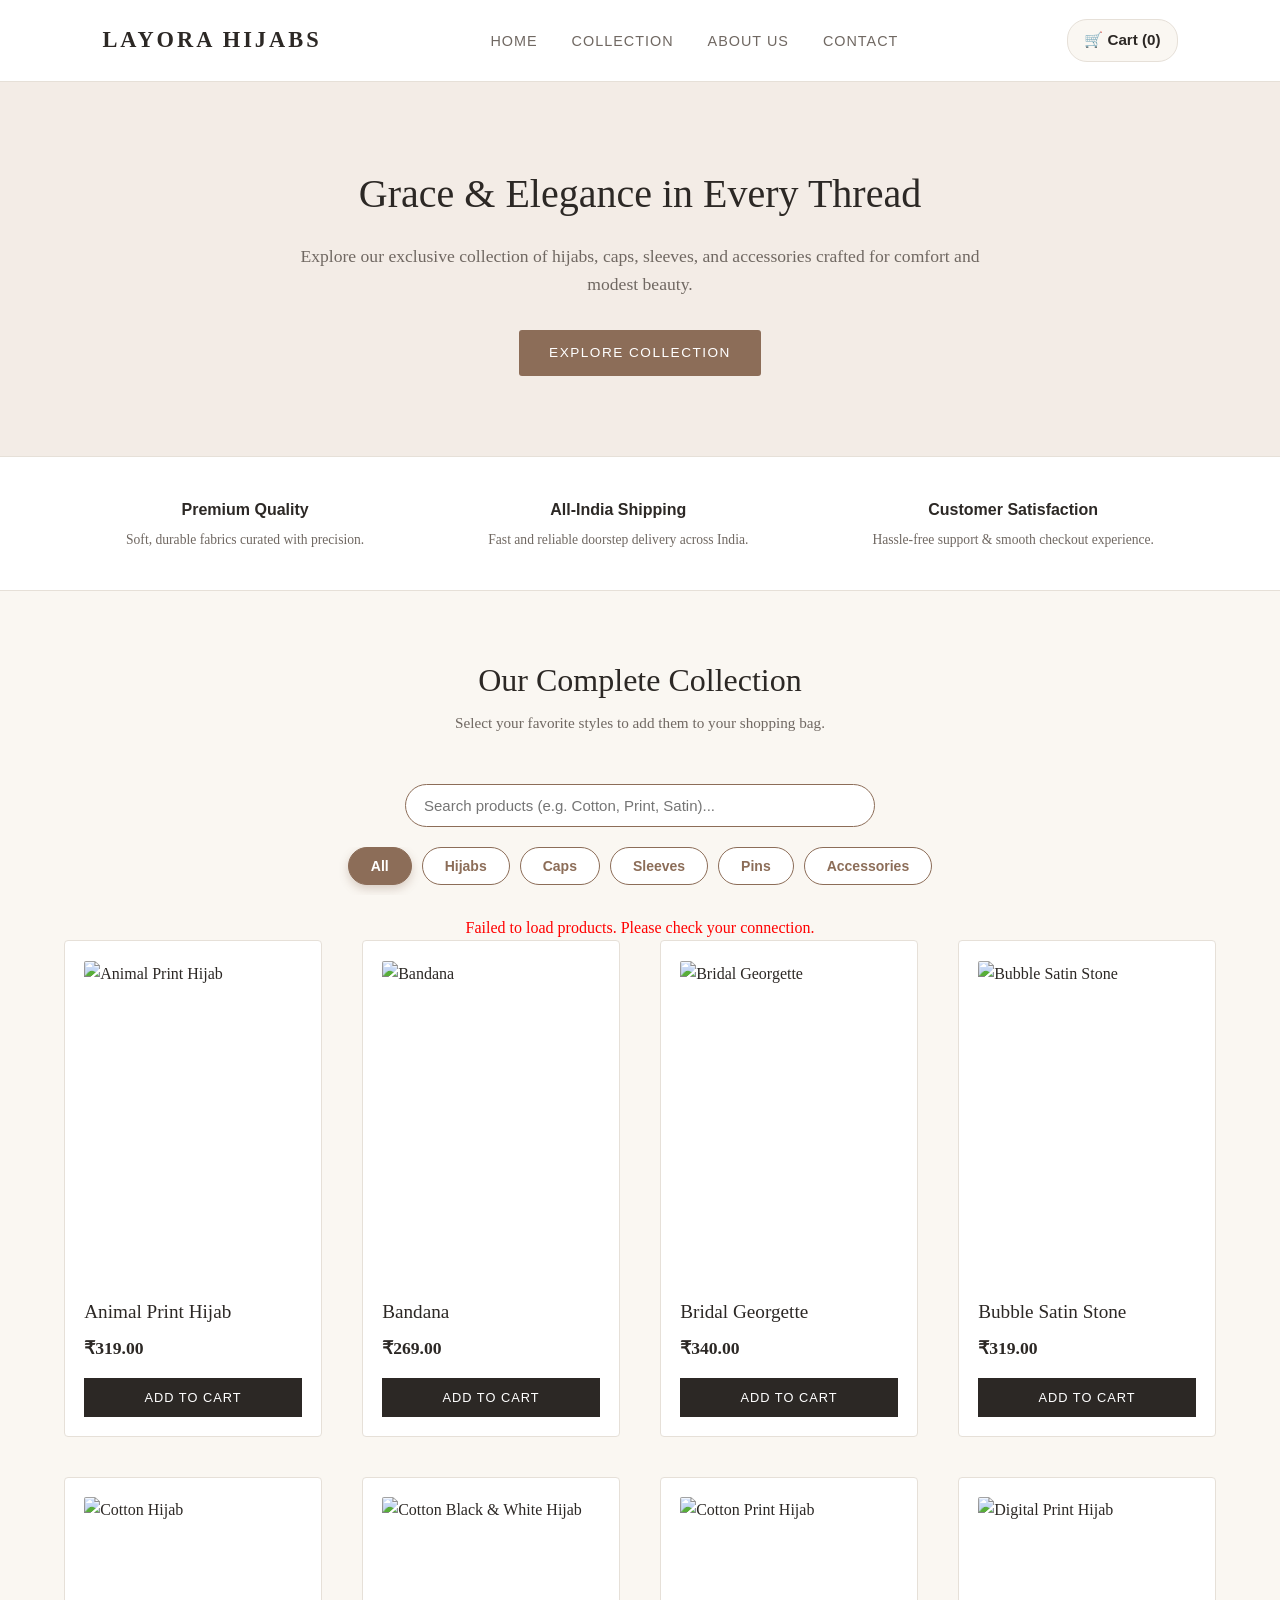
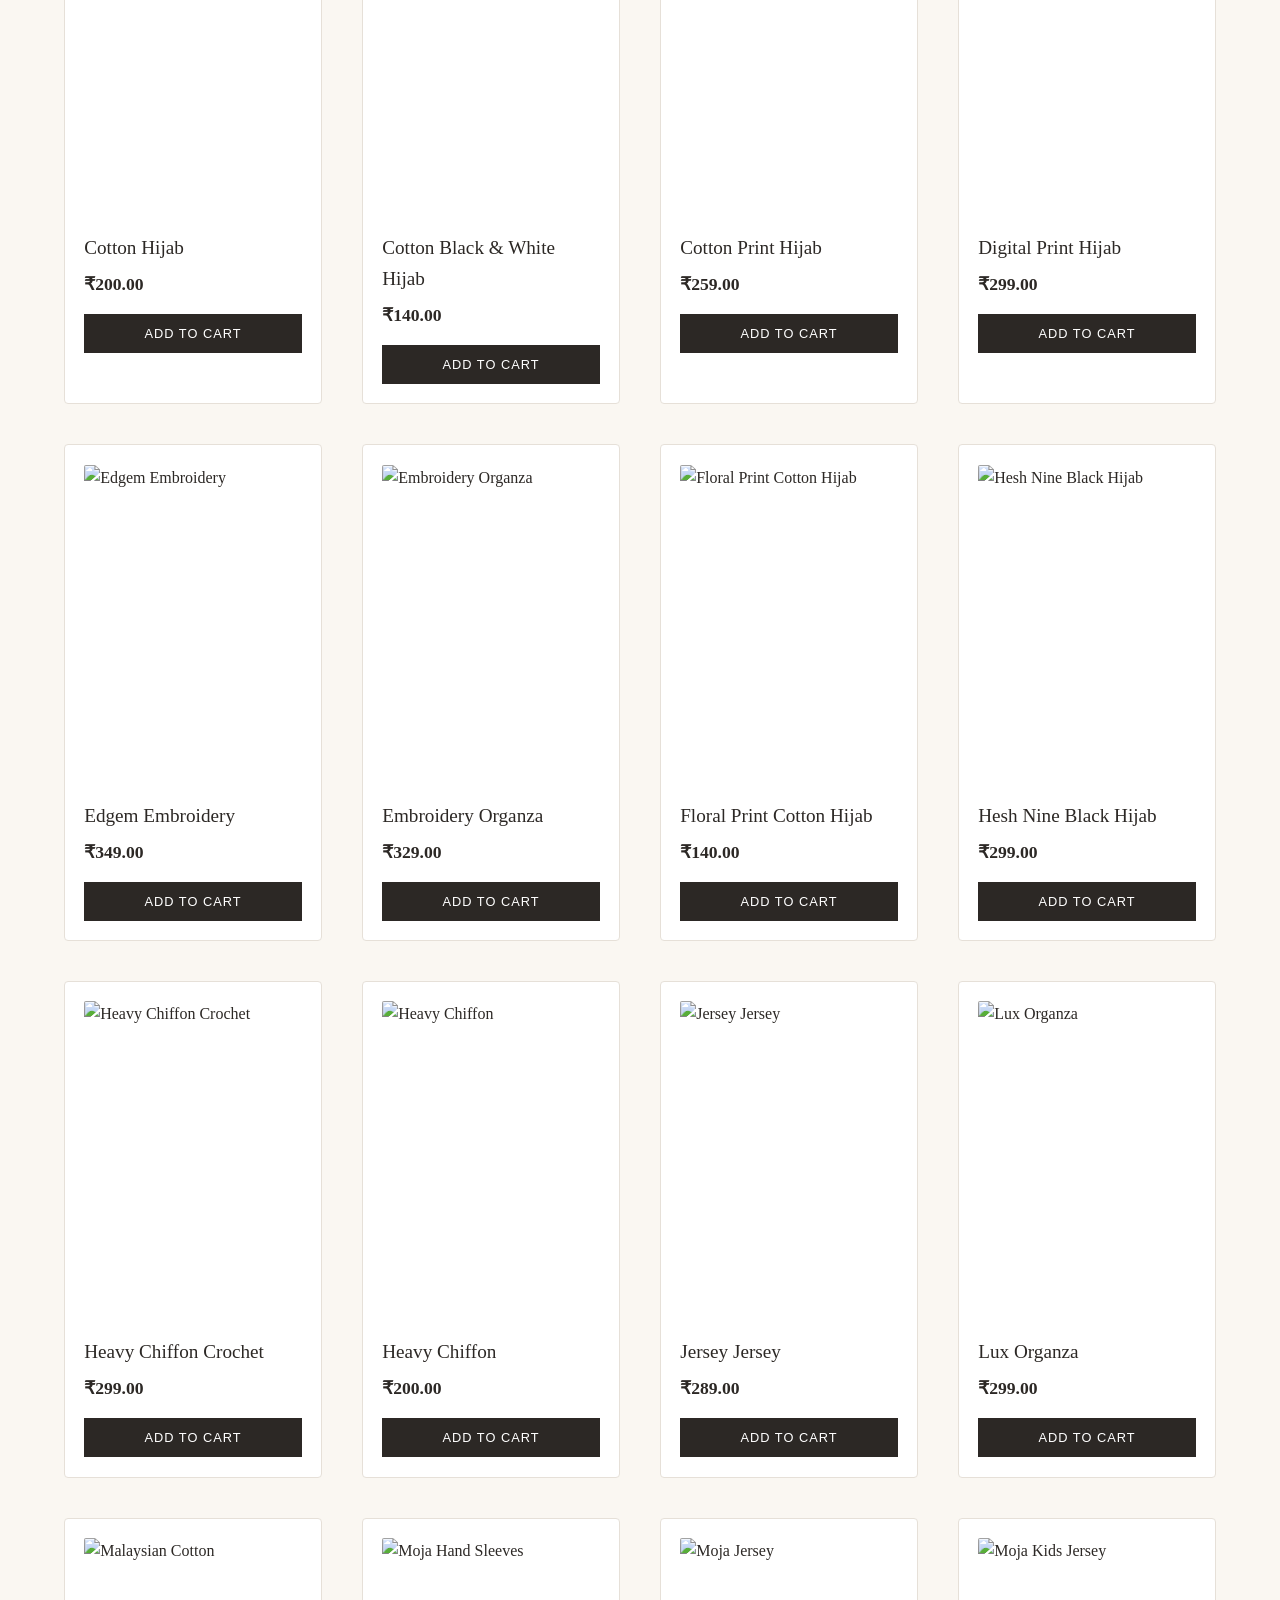
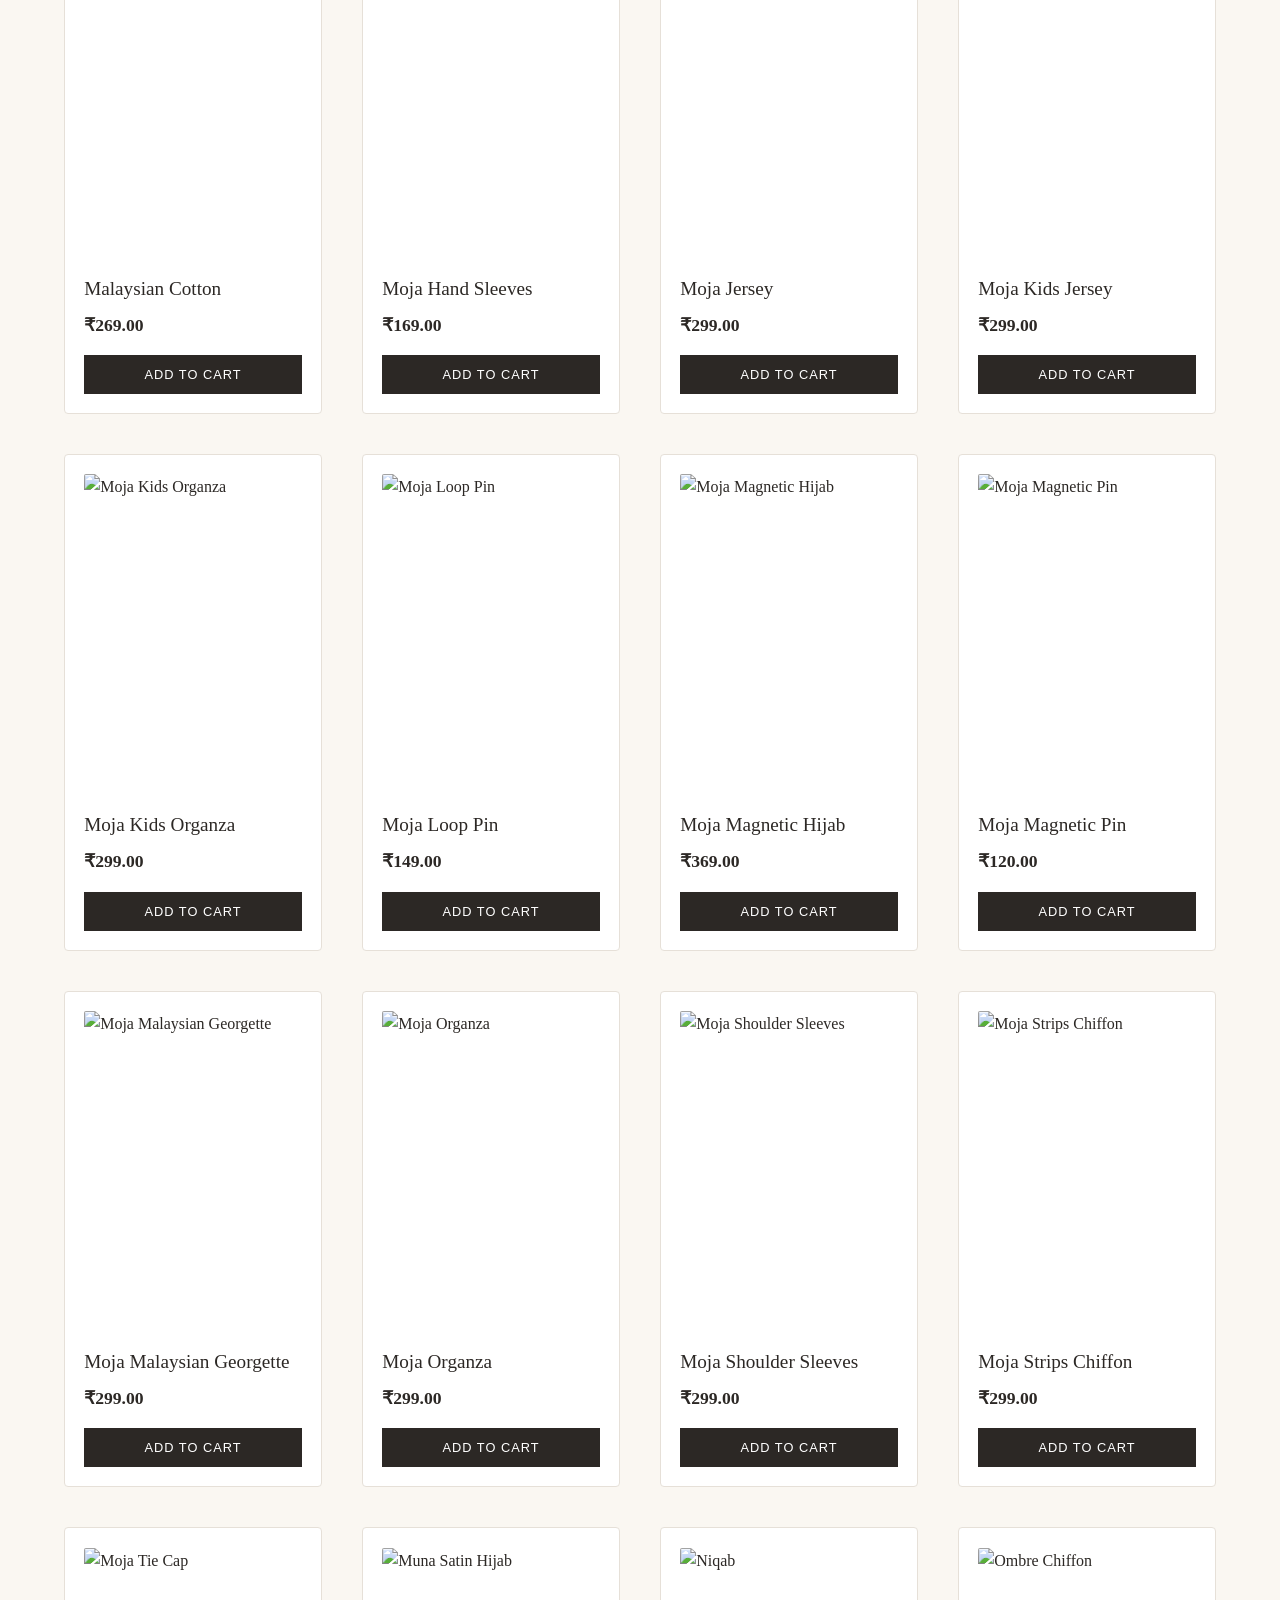
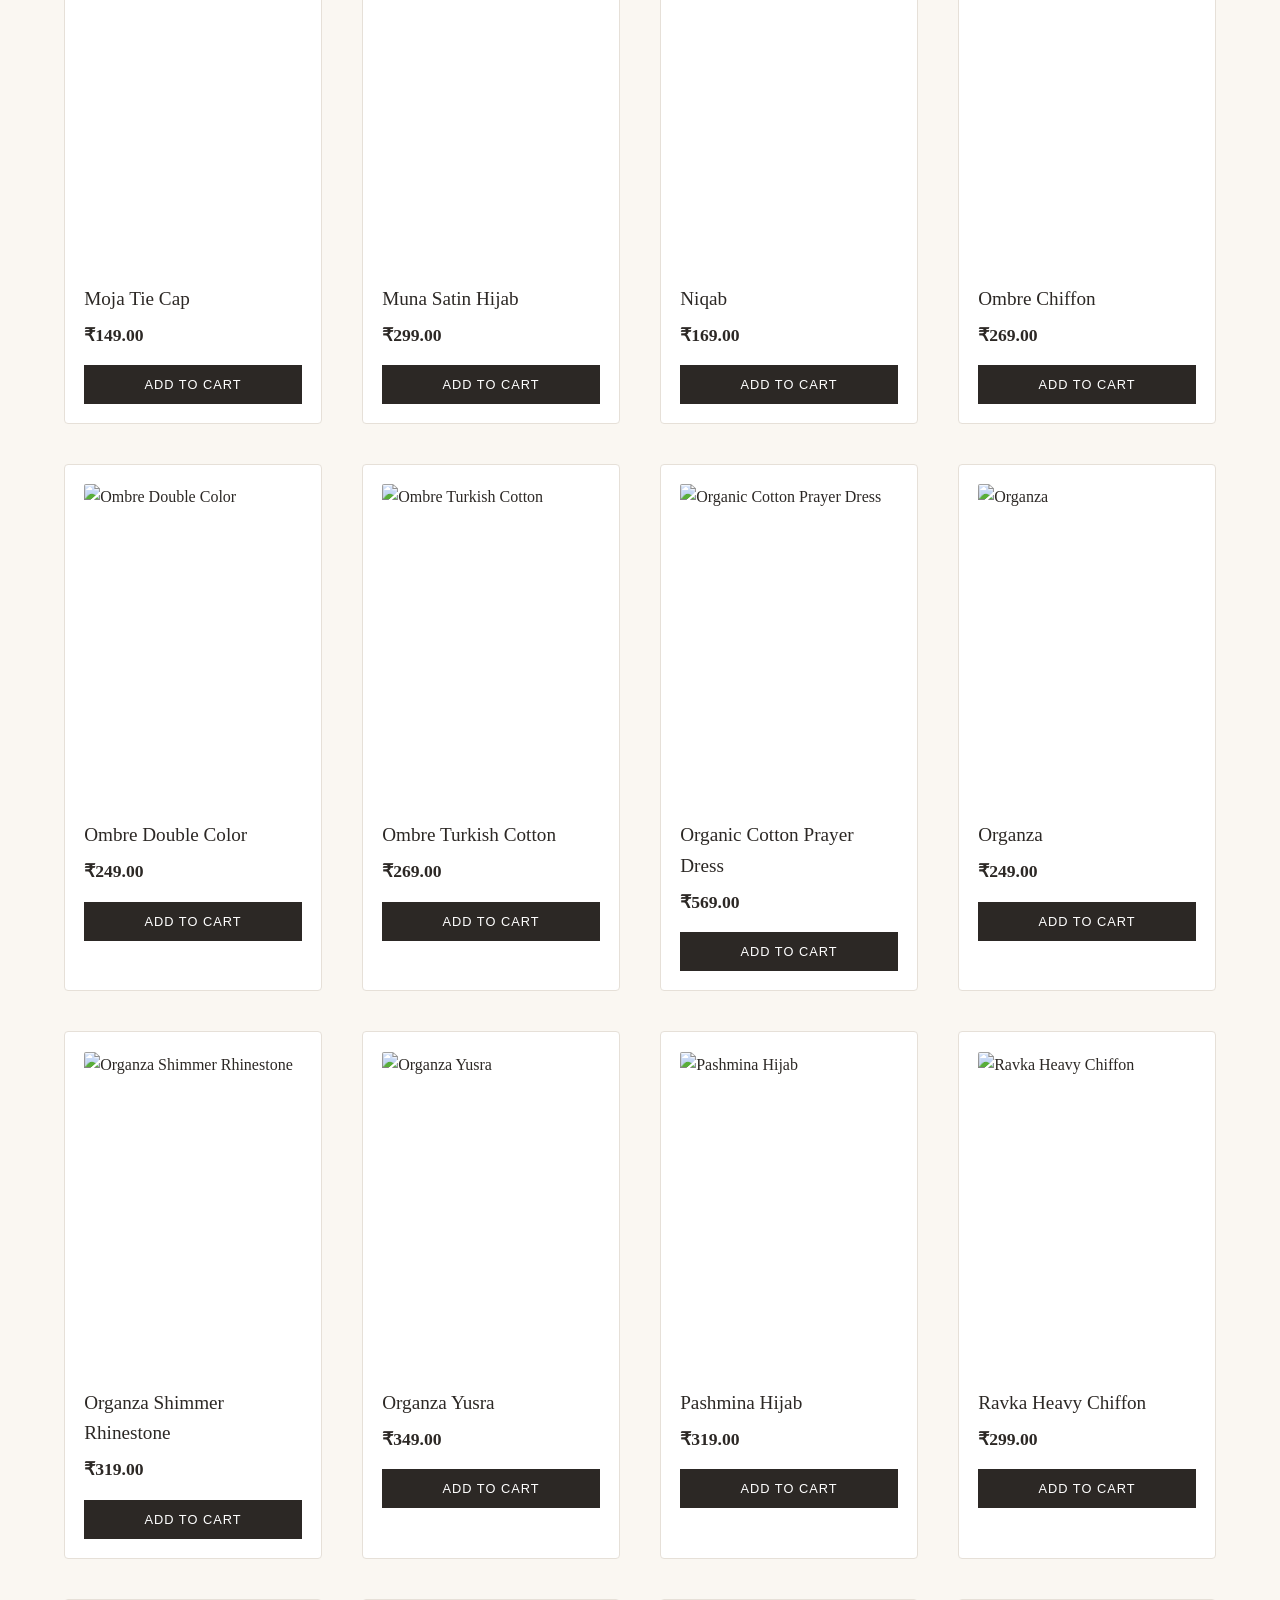
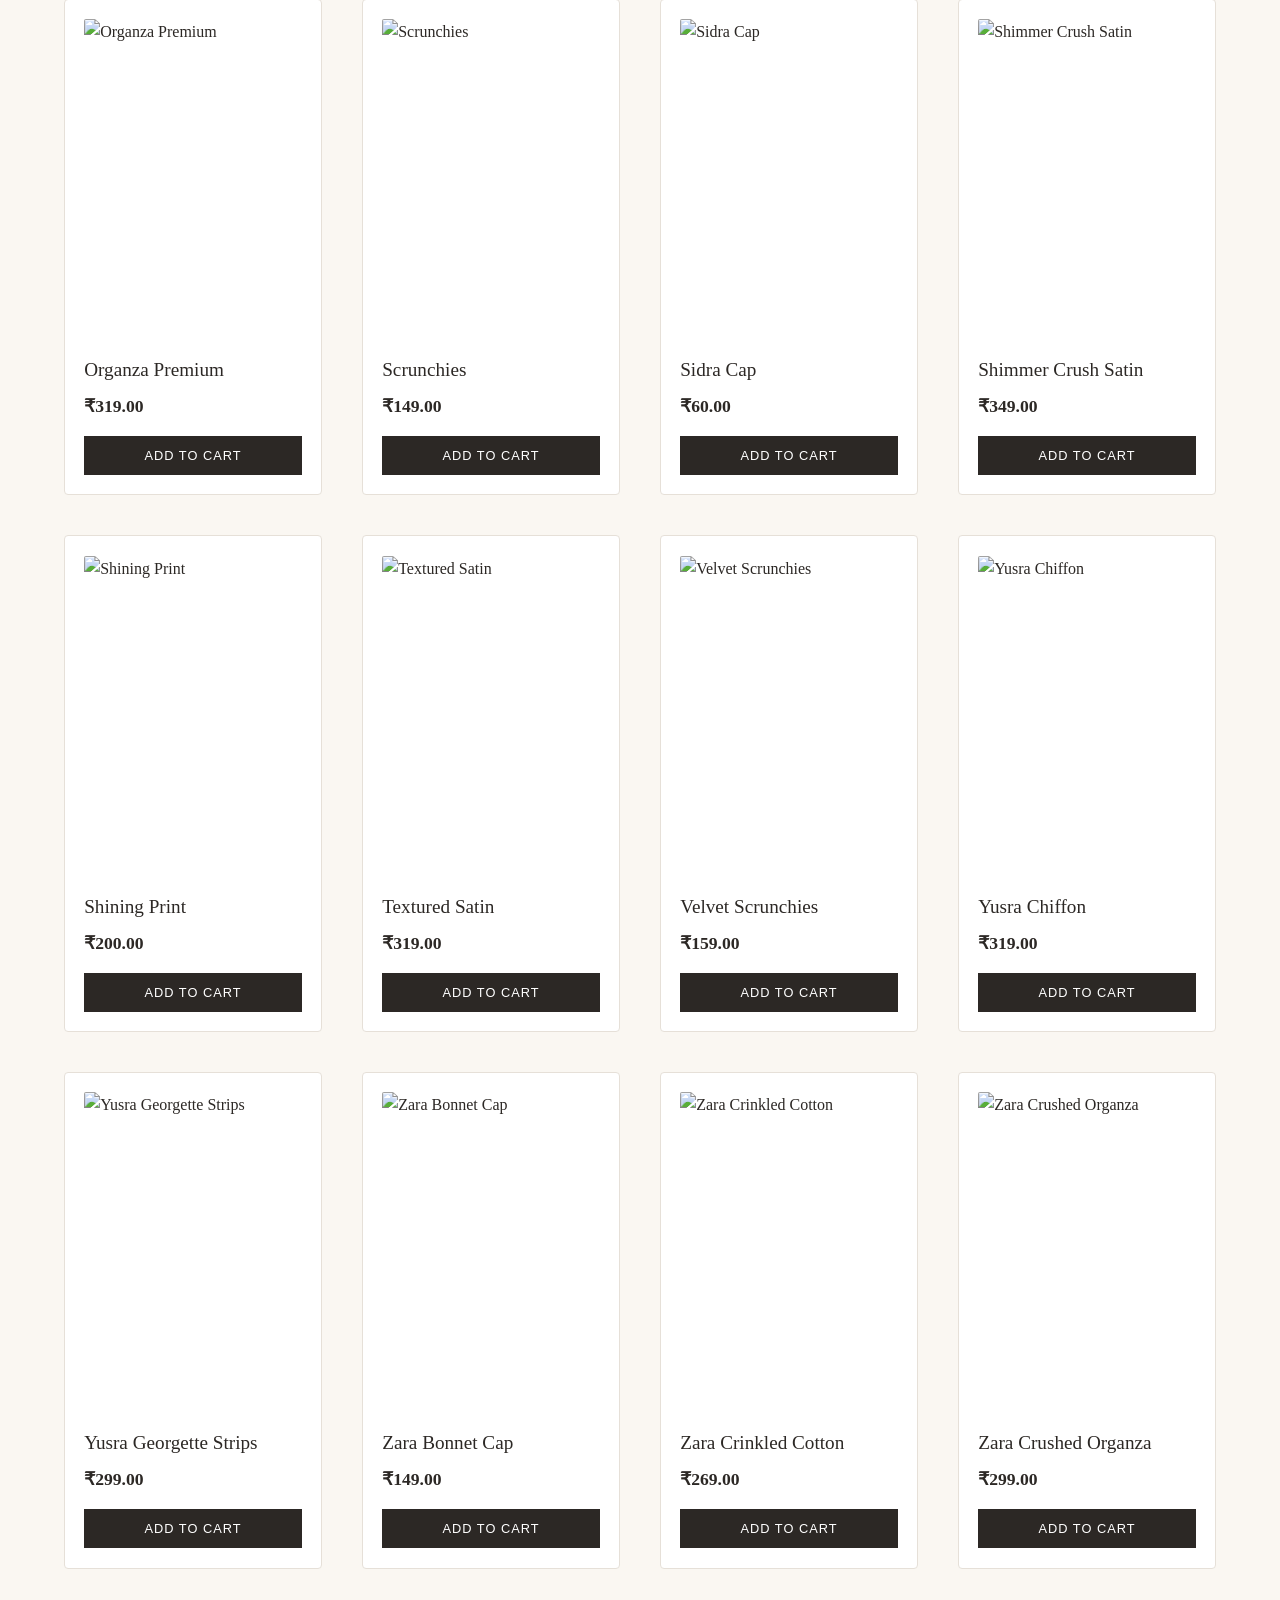
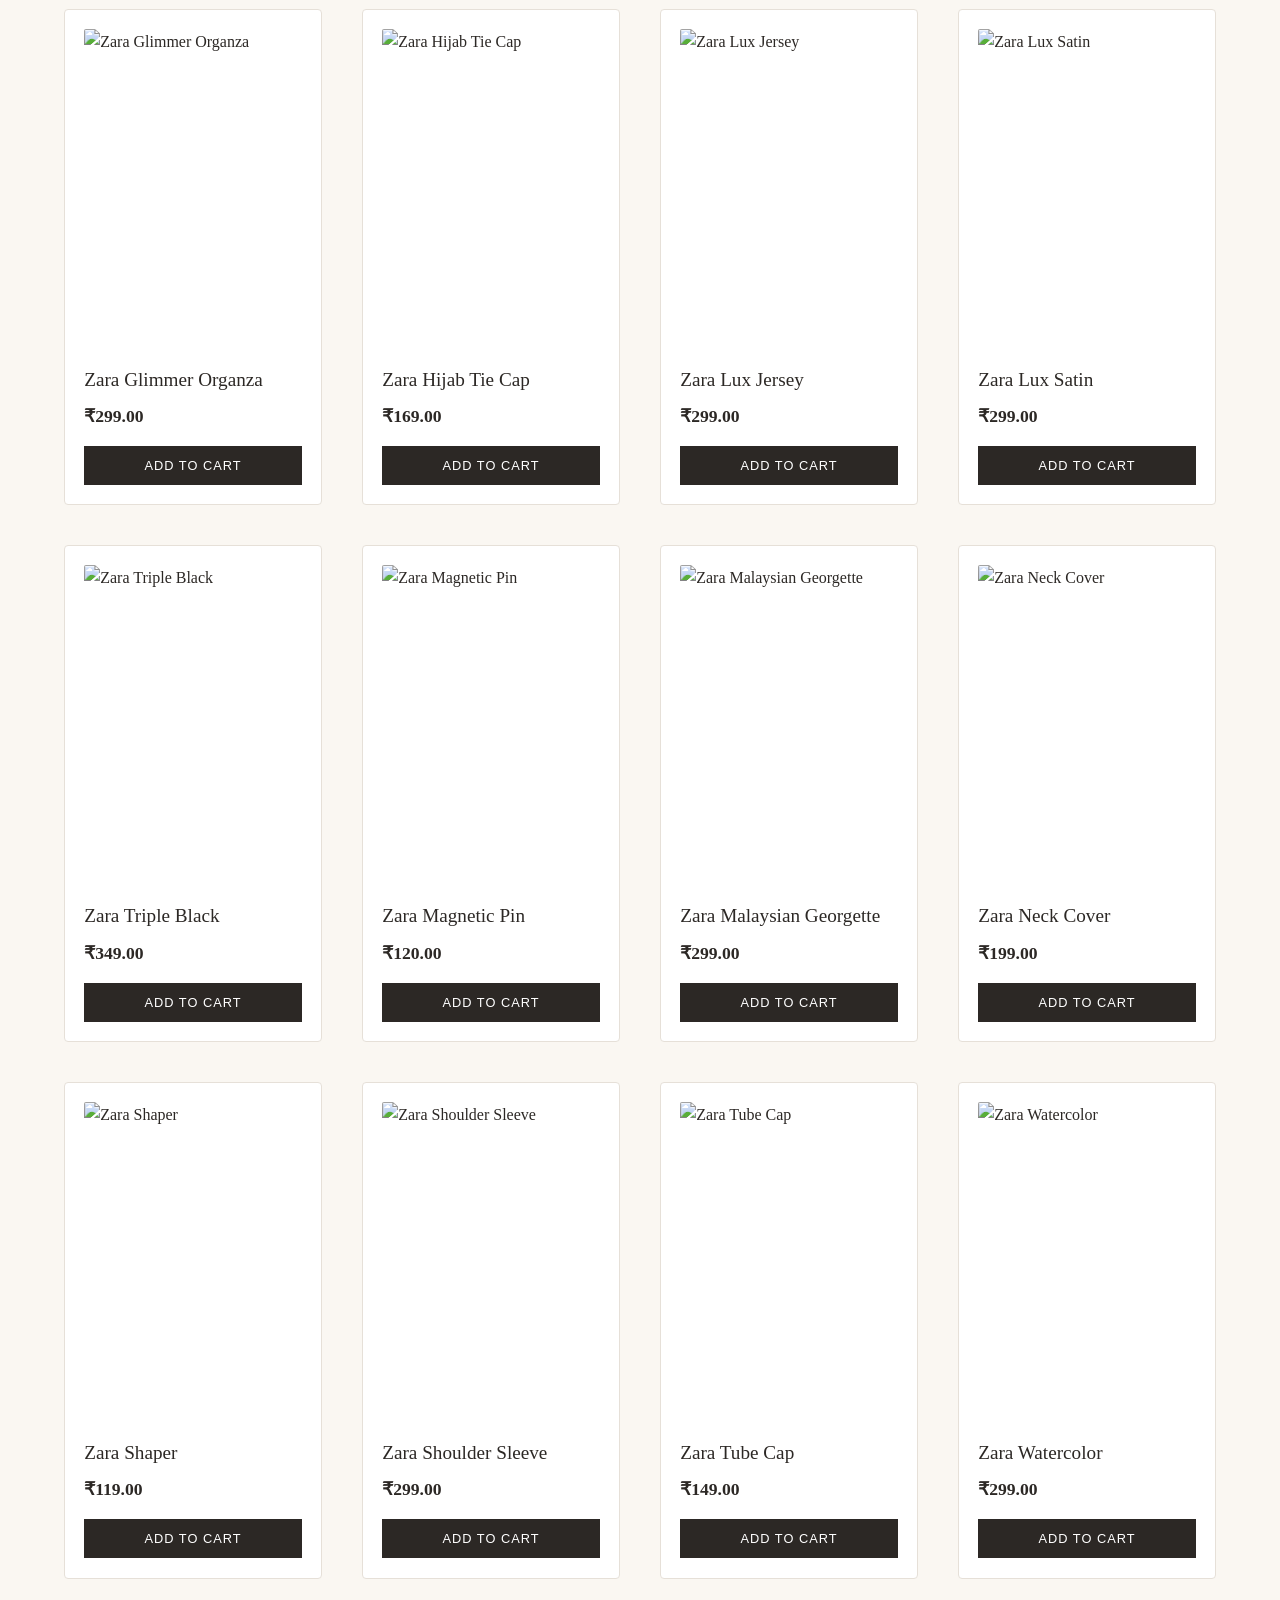
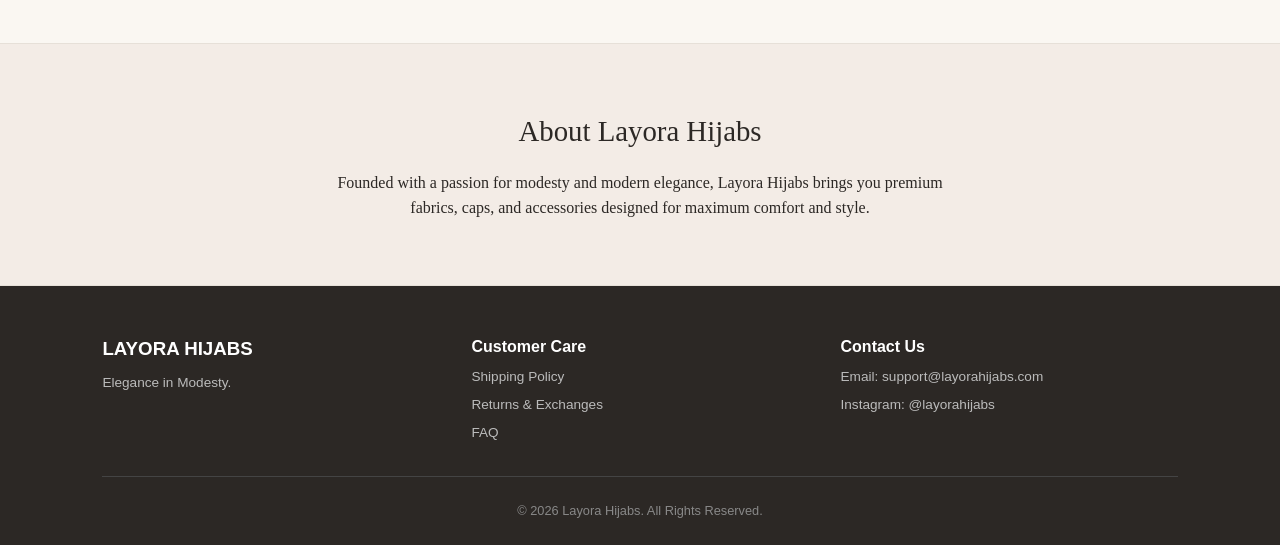
==== index.html @ 288335d4 "Update index.html" ====
<!DOCTYPE html>
<html lang="en">
<head>
  <meta charset="UTF-8">
  <meta name="viewport" content="width=device-width, initial-scale=1.0">
  <title>Layora Hijabs | Modest & Elegant Wear</title>
  <link rel="stylesheet" href="styles.css">
</head>
<body>

  <!-- Navigation Bar -->
  <header class="navbar">
    <div class="logo">LAYORA HIJABS</div>
    <nav class="nav-links">
      <a href="#home">Home</a>
      <a href="#shop">Collection</a>
      <a href="#about">About Us</a>
      <a href="#contact">Contact</a>
    </nav>
    <div class="cart-btn" onclick="toggleCart()">
      🛒 Cart (<span id="cart-count">0</span>)
    </div>
  </header>

  <!-- Hero Section -->
  <section class="hero" id="home">
    <div class="hero-content">
      <h1>Grace & Elegance in Every Thread</h1>
      <p>Explore our exclusive collection of hijabs, caps, sleeves, and accessories crafted for comfort and modest beauty.</p>
      <a href="#shop" class="cta-btn">Explore Collection</a>
    </div>
  </section>

  <!-- Store Highlights -->
  <section class="features">
    <div class="feature-box">
      <h3>Premium Quality</h3>
      <p>Soft, durable fabrics curated with precision.</p>
    </div>
    <div class="feature-box">
      <h3>All-India Shipping</h3>
      <p>Fast and reliable doorstep delivery across India.</p>
    </div>
    <div class="feature-box">
      <h3>Customer Satisfaction</h3>
      <p>Hassle-free support & smooth checkout experience.</p>
    </div>
  </section>

  <!-- Main Catalog -->
  <main class="shop-container" id="shop">
    <h2 class="section-title">Our Complete Collection</h2>
    <p class="section-subtitle">Select your favorite styles to add them to your shopping bag.</p>

    <!-- Live Product Search Bar -->
<div style="max-width: 500px; margin: 0 auto 20px; padding: 0 15px;">
  <input 
    type="text" 
    id="search-input" 
    placeholder="Search products (e.g. Cotton, Print, Satin)..." 
    oninput="searchProducts()"
    style="width: 100%; padding: 12px 18px; border: 1px solid #8C6D58; border-radius: 25px; font-size: 15px; outline: none; box-sizing: border-box;"
  />
</div>
    
    <!-- Category Filter Buttons -->
<div id="category-filters" style="display: flex; gap: 10px; margin-bottom: 20px; overflow-x: auto; padding-bottom: 10px;">
  <button class="filter-btn active" onclick="filterProducts('All')">All</button>
  <button class="filter-btn" onclick="filterProducts('Hijabs')">Hijabs</button>
  <button class="filter-btn" onclick="filterProducts('Caps')">Caps</button>
  <button class="filter-btn" onclick="filterProducts('Sleeves')">Sleeves</button>
  <button class="filter-btn" onclick="filterProducts('Pins')">Pins</button>
  <button class="filter-btn" onclick="filterProducts('Accessories')">Accessories</button>
</div>

<!-- Container where products will display -->
<div id="product-grid" class="product-grid">
  <!-- Products will load here dynamically from your Google Sheet -->
</div>
    
    <div class="product-grid">
      
      <div class="product-card">
        <img src="https://images.unsplash.com/photo-1584917865442-de89df76afd3?auto=format&fit=crop&w=500&q=80" alt="Animal Print Hijab">
        <h3>Animal Print Hijab</h3>
        <p class="price">₹319.00</p>
        <button class="add-to-cart-btn" onclick="addToCart('Animal Print Hijab', 319)">Add to Cart</button>
      </div>

      <div class="product-card">
        <img src="https://images.unsplash.com/photo-1609357605129-26f69add5d6e?auto=format&fit=crop&w=500&q=80" alt="Bandana">
        <h3>Bandana</h3>
        <p class="price">₹269.00</p>
        <button class="add-to-cart-btn" onclick="addToCart('Bandana', 269)">Add to Cart</button>
      </div>

      <div class="product-card">
        <img src="https://images.unsplash.com/photo-1567401893414-76b7b1e5a7a5?auto=format&fit=crop&w=500&q=80" alt="Bridal Georgette">
        <h3>Bridal Georgette</h3>
        <p class="price">₹340.00</p>
        <button class="add-to-cart-btn" onclick="addToCart('Bridal Georgette', 340)">Add to Cart</button>
      </div>

      <div class="product-card">
        <img src="https://images.unsplash.com/photo-1534528741775-53994a69daeb?auto=format&fit=crop&w=500&q=80" alt="Bubble Satin Stone">
        <h3>Bubble Satin Stone</h3>
        <p class="price">₹319.00</p>
        <button class="add-to-cart-btn" onclick="addToCart('Bubble Satin Stone', 319)">Add to Cart</button>
      </div>

      <div class="product-card">
        <img src="https://images.unsplash.com/photo-1584917865442-de89df76afd3?auto=format&fit=crop&w=500&q=80" alt="Cotton Hijab">
        <h3>Cotton Hijab</h3>
        <p class="price">₹200.00</p>
        <button class="add-to-cart-btn" onclick="addToCart('Cotton Hijab', 200)">Add to Cart</button>
      </div>

      <div class="product-card">
        <img src="https://images.unsplash.com/photo-1609357605129-26f69add5d6e?auto=format&fit=crop&w=500&q=80" alt="Cotton Black & White Hijab">
        <h3>Cotton Black & White Hijab</h3>
        <p class="price">₹140.00</p>
        <button class="add-to-cart-btn" onclick="addToCart('Cotton Black & White Hijab', 140)">Add to Cart</button>
      </div>

      <div class="product-card">
        <img src="https://images.unsplash.com/photo-1567401893414-76b7b1e5a7a5?auto=format&fit=crop&w=500&q=80" alt="Cotton Print Hijab">
        <h3>Cotton Print Hijab</h3>
        <p class="price">₹259.00</p>
        <button class="add-to-cart-btn" onclick="addToCart('Cotton Print Hijab', 259)">Add to Cart</button>
      </div>

      <div class="product-card">
        <img src="https://images.unsplash.com/photo-1534528741775-53994a69daeb?auto=format&fit=crop&w=500&q=80" alt="Digital Print Hijab">
        <h3>Digital Print Hijab</h3>
        <p class="price">₹299.00</p>
        <button class="add-to-cart-btn" onclick="addToCart('Digital Print Hijab', 299)">Add to Cart</button>
      </div>

      <div class="product-card">
        <img src="https://images.unsplash.com/photo-1584917865442-de89df76afd3?auto=format&fit=crop&w=500&q=80" alt="Edgem Embroidery">
        <h3>Edgem Embroidery</h3>
        <p class="price">₹349.00</p>
        <button class="add-to-cart-btn" onclick="addToCart('Edgem Embroidery', 349)">Add to Cart</button>
      </div>

      <div class="product-card">
        <img src="https://images.unsplash.com/photo-1609357605129-26f69add5d6e?auto=format&fit=crop&w=500&q=80" alt="Embroidery Organza">
        <h3>Embroidery Organza</h3>
        <p class="price">₹329.00</p>
        <button class="add-to-cart-btn" onclick="addToCart('Embroidery Organza', 329)">Add to Cart</button>
      </div>

      <div class="product-card">
        <img src="https://images.unsplash.com/photo-1567401893414-76b7b1e5a7a5?auto=format&fit=crop&w=500&q=80" alt="Floral Print Cotton Hijab">
        <h3>Floral Print Cotton Hijab</h3>
        <p class="price">₹140.00</p>
        <button class="add-to-cart-btn" onclick="addToCart('Floral Print Cotton Hijab', 140)">Add to Cart</button>
      </div>

      <div class="product-card">
        <img src="https://images.unsplash.com/photo-1534528741775-53994a69daeb?auto=format&fit=crop&w=500&q=80" alt="Hesh Nine Black Hijab">
        <h3>Hesh Nine Black Hijab</h3>
        <p class="price">₹299.00</p>
        <button class="add-to-cart-btn" onclick="addToCart('Hesh Nine Black Hijab', 299)">Add to Cart</button>
      </div>

      <div class="product-card">
        <img src="https://images.unsplash.com/photo-1584917865442-de89df76afd3?auto=format&fit=crop&w=500&q=80" alt="Heavy Chiffon Crochet">
        <h3>Heavy Chiffon Crochet</h3>
        <p class="price">₹299.00</p>
        <button class="add-to-cart-btn" onclick="addToCart('Heavy Chiffon Crochet', 299)">Add to Cart</button>
      </div>

      <div class="product-card">
        <img src="https://images.unsplash.com/photo-1609357605129-26f69add5d6e?auto=format&fit=crop&w=500&q=80" alt="Heavy Chiffon">
        <h3>Heavy Chiffon</h3>
        <p class="price">₹200.00</p>
        <button class="add-to-cart-btn" onclick="addToCart('Heavy Chiffon', 200)">Add to Cart</button>
      </div>

      <div class="product-card">
        <img src="https://images.unsplash.com/photo-1567401893414-76b7b1e5a7a5?auto=format&fit=crop&w=500&q=80" alt="Jersey Jersey">
        <h3>Jersey Jersey</h3>
        <p class="price">₹289.00</p>
        <button class="add-to-cart-btn" onclick="addToCart('Jersey Jersey', 289)">Add to Cart</button>
      </div>

      <div class="product-card">
        <img src="https://images.unsplash.com/photo-1534528741775-53994a69daeb?auto=format&fit=crop&w=500&q=80" alt="Lux Organza">
        <h3>Lux Organza</h3>
        <p class="price">₹299.00</p>
        <button class="add-to-cart-btn" onclick="addToCart('Lux Organza', 299)">Add to Cart</button>
      </div>

      <div class="product-card">
        <img src="https://images.unsplash.com/photo-1584917865442-de89df76afd3?auto=format&fit=crop&w=500&q=80" alt="Malaysian Cotton">
        <h3>Malaysian Cotton</h3>
        <p class="price">₹269.00</p>
        <button class="add-to-cart-btn" onclick="addToCart('Malaysian Cotton', 269)">Add to Cart</button>
      </div>

      <div class="product-card">
        <img src="https://images.unsplash.com/photo-1609357605129-26f69add5d6e?auto=format&fit=crop&w=500&q=80" alt="Moja Hand Sleeves">
        <h3>Moja Hand Sleeves</h3>
        <p class="price">₹169.00</p>
        <button class="add-to-cart-btn" onclick="addToCart('Moja Hand Sleeves', 169)">Add to Cart</button>
      </div>

      <div class="product-card">
        <img src="https://images.unsplash.com/photo-1567401893414-76b7b1e5a7a5?auto=format&fit=crop&w=500&q=80" alt="Moja Jersey">
        <h3>Moja Jersey</h3>
        <p class="price">₹299.00</p>
        <button class="add-to-cart-btn" onclick="addToCart('Moja Jersey', 299)">Add to Cart</button>
      </div>

      <div class="product-card">
        <img src="https://images.unsplash.com/photo-1534528741775-53994a69daeb?auto=format&fit=crop&w=500&q=80" alt="Moja Kids Jersey">
        <h3>Moja Kids Jersey</h3>
        <p class="price">₹299.00</p>
        <button class="add-to-cart-btn" onclick="addToCart('Moja Kids Jersey', 299)">Add to Cart</button>
      </div>

      <div class="product-card">
        <img src="https://images.unsplash.com/photo-1584917865442-de89df76afd3?auto=format&fit=crop&w=500&q=80" alt="Moja Kids Organza">
        <h3>Moja Kids Organza</h3>
        <p class="price">₹299.00</p>
        <button class="add-to-cart-btn" onclick="addToCart('Moja Kids Organza', 299)">Add to Cart</button>
      </div>

      <div class="product-card">
        <img src="https://images.unsplash.com/photo-1609357605129-26f69add5d6e?auto=format&fit=crop&w=500&q=80" alt="Moja Loop Pin">
        <h3>Moja Loop Pin</h3>
        <p class="price">₹149.00</p>
        <button class="add-to-cart-btn" onclick="addToCart('Moja Loop Pin', 149)">Add to Cart</button>
      </div>

      <div class="product-card">
        <img src="https://images.unsplash.com/photo-1567401893414-76b7b1e5a7a5?auto=format&fit=crop&w=500&q=80" alt="Moja Magnetic Hijab">
        <h3>Moja Magnetic Hijab</h3>
        <p class="price">₹369.00</p>
        <button class="add-to-cart-btn" onclick="addToCart('Moja Magnetic Hijab', 369)">Add to Cart</button>
      </div>

      <div class="product-card">
        <img src="https://images.unsplash.com/photo-1534528741775-53994a69daeb?auto=format&fit=crop&w=500&q=80" alt="Moja Magnetic Pin">
        <h3>Moja Magnetic Pin</h3>
        <p class="price">₹120.00</p>
        <button class="add-to-cart-btn" onclick="addToCart('Moja Magnetic Pin', 120)">Add to Cart</button>
      </div>

      <div class="product-card">
        <img src="https://images.unsplash.com/photo-1584917865442-de89df76afd3?auto=format&fit=crop&w=500&q=80" alt="Moja Malaysian Georgette">
        <h3>Moja Malaysian Georgette</h3>
        <p class="price">₹299.00</p>
        <button class="add-to-cart-btn" onclick="addToCart('Moja Malaysian Georgette', 299)">Add to Cart</button>
      </div>

      <div class="product-card">
        <img src="https://images.unsplash.com/photo-1609357605129-26f69add5d6e?auto=format&fit=crop&w=500&q=80" alt="Moja Organza">
        <h3>Moja Organza</h3>
        <p class="price">₹299.00</p>
        <button class="add-to-cart-btn" onclick="addToCart('Moja Organza', 299)">Add to Cart</button>
      </div>

      <div class="product-card">
        <img src="https://images.unsplash.com/photo-1567401893414-76b7b1e5a7a5?auto=format&fit=crop&w=500&q=80" alt="Moja Shoulder Sleeves">
        <h3>Moja Shoulder Sleeves</h3>
        <p class="price">₹299.00</p>
        <button class="add-to-cart-btn" onclick="addToCart('Moja Shoulder Sleeves', 299)">Add to Cart</button>
      </div>

      <div class="product-card">
        <img src="https://images.unsplash.com/photo-1534528741775-53994a69daeb?auto=format&fit=crop&w=500&q=80" alt="Moja Strips Chiffon">
        <h3>Moja Strips Chiffon</h3>
        <p class="price">₹299.00</p>
        <button class="add-to-cart-btn" onclick="addToCart('Moja Strips Chiffon', 299)">Add to Cart</button>
      </div>

      <div class="product-card">
        <img src="https://images.unsplash.com/photo-1584917865442-de89df76afd3?auto=format&fit=crop&w=500&q=80" alt="Moja Tie Cap">
        <h3>Moja Tie Cap</h3>
        <p class="price">₹149.00</p>
        <button class="add-to-cart-btn" onclick="addToCart('Moja Tie Cap', 149)">Add to Cart</button>
      </div>

      <div class="product-card">
        <img src="https://images.unsplash.com/photo-1609357605129-26f69add5d6e?auto=format&fit=crop&w=500&q=80" alt="Muna Satin Hijab">
        <h3>Muna Satin Hijab</h3>
        <p class="price">₹299.00</p>
        <button class="add-to-cart-btn" onclick="addToCart('Muna Satin Hijab', 299)">Add to Cart</button>
      </div>

      <div class="product-card">
        <img src="https://images.unsplash.com/photo-1567401893414-76b7b1e5a7a5?auto=format&fit=crop&w=500&q=80" alt="Niqab">
        <h3>Niqab</h3>
        <p class="price">₹169.00</p>
        <button class="add-to-cart-btn" onclick="addToCart('Niqab', 169)">Add to Cart</button>
      </div>

      <div class="product-card">
        <img src="https://images.unsplash.com/photo-1534528741775-53994a69daeb?auto=format&fit=crop&w=500&q=80" alt="Ombre Chiffon">
        <h3>Ombre Chiffon</h3>
        <p class="price">₹269.00</p>
        <button class="add-to-cart-btn" onclick="addToCart('Ombre Chiffon', 269)">Add to Cart</button>
      </div>

      <div class="product-card">
        <img src="https://images.unsplash.com/photo-1584917865442-de89df76afd3?auto=format&fit=crop&w=500&q=80" alt="Ombre Double Color">
        <h3>Ombre Double Color</h3>
        <p class="price">₹249.00</p>
        <button class="add-to-cart-btn" onclick="addToCart('Ombre Double Color', 249)">Add to Cart</button>
      </div>

      <div class="product-card">
        <img src="https://images.unsplash.com/photo-1609357605129-26f69add5d6e?auto=format&fit=crop&w=500&q=80" alt="Ombre Turkish Cotton">
        <h3>Ombre Turkish Cotton</h3>
        <p class="price">₹269.00</p>
        <button class="add-to-cart-btn" onclick="addToCart('Ombre Turkish Cotton', 269)">Add to Cart</button>
      </div>

      <div class="product-card">
        <img src="https://images.unsplash.com/photo-1567401893414-76b7b1e5a7a5?auto=format&fit=crop&w=500&q=80" alt="Organic Cotton Prayer Dress">
        <h3>Organic Cotton Prayer Dress</h3>
        <p class="price">₹569.00</p>
        <button class="add-to-cart-btn" onclick="addToCart('Organic Cotton Prayer Dress', 569)">Add to Cart</button>
      </div>

      <div class="product-card">
        <img src="https://images.unsplash.com/photo-1534528741775-53994a69daeb?auto=format&fit=crop&w=500&q=80" alt="Organza">
        <h3>Organza</h3>
        <p class="price">₹249.00</p>
        <button class="add-to-cart-btn" onclick="addToCart('Organza', 249)">Add to Cart</button>
      </div>

      <div class="product-card">
        <img src="https://images.unsplash.com/photo-1584917865442-de89df76afd3?auto=format&fit=crop&w=500&q=80" alt="Organza Shimmer Rhinestone">
        <h3>Organza Shimmer Rhinestone</h3>
        <p class="price">₹319.00</p>
        <button class="add-to-cart-btn" onclick="addToCart('Organza Shimmer Rhinestone', 319)">Add to Cart</button>
      </div>

      <div class="product-card">
        <img src="https://images.unsplash.com/photo-1609357605129-26f69add5d6e?auto=format&fit=crop&w=500&q=80" alt="Organza Yusra">
        <h3>Organza Yusra</h3>
        <p class="price">₹349.00</p>
        <button class="add-to-cart-btn" onclick="addToCart('Organza Yusra', 349)">Add to Cart</button>
      </div>

      <div class="product-card">
        <img src="https://images.unsplash.com/photo-1567401893414-76b7b1e5a7a5?auto=format&fit=crop&w=500&q=80" alt="Pashmina Hijab">
        <h3>Pashmina Hijab</h3>
        <p class="price">₹319.00</p>
        <button class="add-to-cart-btn" onclick="addToCart('Pashmina Hijab', 319)">Add to Cart</button>
      </div>

      <div class="product-card">
        <img src="https://images.unsplash.com/photo-1534528741775-53994a69daeb?auto=format&fit=crop&w=500&q=80" alt="Ravka Heavy Chiffon">
        <h3>Ravka Heavy Chiffon</h3>
        <p class="price">₹299.00</p>
        <button class="add-to-cart-btn" onclick="addToCart('Ravka Heavy Chiffon', 299)">Add to Cart</button>
      </div>

      <div class="product-card">
        <img src="https://images.unsplash.com/photo-1584917865442-de89df76afd3?auto=format&fit=crop&w=500&q=80" alt="Organza Premium">
        <h3>Organza Premium</h3>
        <p class="price">₹319.00</p>
        <button class="add-to-cart-btn" onclick="addToCart('Organza Premium', 319)">Add to Cart</button>
      </div>

      <div class="product-card">
        <img src="https://images.unsplash.com/photo-1609357605129-26f69add5d6e?auto=format&fit=crop&w=500&q=80" alt="Scrunchies">
        <h3>Scrunchies</h3>
        <p class="price">₹149.00</p>
        <button class="add-to-cart-btn" onclick="addToCart('Scrunchies', 149)">Add to Cart</button>
      </div>

      <div class="product-card">
        <img src="https://images.unsplash.com/photo-1567401893414-76b7b1e5a7a5?auto=format&fit=crop&w=500&q=80" alt="Sidra Cap">
        <h3>Sidra Cap</h3>
        <p class="price">₹60.00</p>
        <button class="add-to-cart-btn" onclick="addToCart('Sidra Cap', 60)">Add to Cart</button>
      </div>

      <div class="product-card">
        <img src="https://images.unsplash.com/photo-1534528741775-53994a69daeb?auto=format&fit=crop&w=500&q=80" alt="Shimmer Crush Satin">
        <h3>Shimmer Crush Satin</h3>
        <p class="price">₹349.00</p>
        <button class="add-to-cart-btn" onclick="addToCart('Shimmer Crush Satin', 349)">Add to Cart</button>
      </div>

      <div class="product-card">
        <img src="https://images.unsplash.com/photo-1584917865442-de89df76afd3?auto=format&fit=crop&w=500&q=80" alt="Shining Print">
        <h3>Shining Print</h3>
        <p class="price">₹200.00</p>
        <button class="add-to-cart-btn" onclick="addToCart('Shining Print', 200)">Add to Cart</button>
      </div>

      <div class="product-card">
        <img src="https://images.unsplash.com/photo-1609357605129-26f69add5d6e?auto=format&fit=crop&w=500&q=80" alt="Textured Satin">
        <h3>Textured Satin</h3>
        <p class="price">₹319.00</p>
        <button class="add-to-cart-btn" onclick="addToCart('Textured Satin', 319)">Add to Cart</button>
      </div>

      <div class="product-card">
        <img src="https://images.unsplash.com/photo-1567401893414-76b7b1e5a7a5?auto=format&fit=crop&w=500&q=80" alt="Velvet Scrunchies">
        <h3>Velvet Scrunchies</h3>
        <p class="price">₹159.00</p>
        <button class="add-to-cart-btn" onclick="addToCart('Velvet Scrunchies', 159)">Add to Cart</button>
      </div>

      <div class="product-card">
        <img src="https://images.unsplash.com/photo-1534528741775-53994a69daeb?auto=format&fit=crop&w=500&q=80" alt="Yusra Chiffon">
        <h3>Yusra Chiffon</h3>
        <p class="price">₹319.00</p>
        <button class="add-to-cart-btn" onclick="addToCart('Yusra Chiffon', 319)">Add to Cart</button>
      </div>

      <div class="product-card">
        <img src="https://images.unsplash.com/photo-1584917865442-de89df76afd3?auto=format&fit=crop&w=500&q=80" alt="Yusra Georgette Strips">
        <h3>Yusra Georgette Strips</h3>
        <p class="price">₹299.00</p>
        <button class="add-to-cart-btn" onclick="addToCart('Yusra Georgette Strips', 299)">Add to Cart</button>
      </div>

      <div class="product-card">
        <img src="https://images.unsplash.com/photo-1609357605129-26f69add5d6e?auto=format&fit=crop&w=500&q=80" alt="Zara Bonnet Cap">
        <h3>Zara Bonnet Cap</h3>
        <p class="price">₹149.00</p>
        <button class="add-to-cart-btn" onclick="addToCart('Zara Bonnet Cap', 149)">Add to Cart</button>
      </div>

      <div class="product-card">
        <img src="https://images.unsplash.com/photo-1567401893414-76b7b1e5a7a5?auto=format&fit=crop&w=500&q=80" alt="Zara Crinkled Cotton">
        <h3>Zara Crinkled Cotton</h3>
        <p class="price">₹269.00</p>
        <button class="add-to-cart-btn" onclick="addToCart('Zara Crinkled Cotton', 269)">Add to Cart</button>
      </div>

      <div class="product-card">
        <img src="https://images.unsplash.com/photo-1534528741775-53994a69daeb?auto=format&fit=crop&w=500&q=80" alt="Zara Crushed Organza">
        <h3>Zara Crushed Organza</h3>
        <p class="price">₹299.00</p>
        <button class="add-to-cart-btn" onclick="addToCart('Zara Crushed Organza', 299)">Add to Cart</button>
      </div>

      <div class="product-card">
        <img src="https://images.unsplash.com/photo-1584917865442-de89df76afd3?auto=format&fit=crop&w=500&q=80" alt="Zara Glimmer Organza">
        <h3>Zara Glimmer Organza</h3>
        <p class="price">₹299.00</p>
        <button class="add-to-cart-btn" onclick="addToCart('Zara Glimmer Organza', 299)">Add to Cart</button>
      </div>

      <div class="product-card">
        <img src="https://images.unsplash.com/photo-1609357605129-26f69add5d6e?auto=format&fit=crop&w=500&q=80" alt="Zara Hijab Tie Cap">
        <h3>Zara Hijab Tie Cap</h3>
        <p class="price">₹169.00</p>
        <button class="add-to-cart-btn" onclick="addToCart('Zara Hijab Tie Cap', 169)">Add to Cart</button>
      </div>

      <div class="product-card">
        <img src="https://images.unsplash.com/photo-1567401893414-76b7b1e5a7a5?auto=format&fit=crop&w=500&q=80" alt="Zara Lux Jersey">
        <h3>Zara Lux Jersey</h3>
        <p class="price">₹299.00</p>
        <button class="add-to-cart-btn" onclick="addToCart('Zara Lux Jersey', 299)">Add to Cart</button>
      </div>

      <div class="product-card">
        <img src="https://images.unsplash.com/photo-1534528741775-53994a69daeb?auto=format&fit=crop&w=500&q=80" alt="Zara Lux Satin">
        <h3>Zara Lux Satin</h3>
        <p class="price">₹299.00</p>
        <button class="add-to-cart-btn" onclick="addToCart('Zara Lux Satin', 299)">Add to Cart</button>
      </div>

      <div class="product-card">
        <img src="https://images.unsplash.com/photo-1584917865442-de89df76afd3?auto=format&fit=crop&w=500&q=80" alt="Zara Triple Black">
        <h3>Zara Triple Black</h3>
        <p class="price">₹349.00</p>
        <button class="add-to-cart-btn" onclick="addToCart('Zara Triple Black', 349)">Add to Cart</button>
      </div>

      <div class="product-card">
        <img src="https://images.unsplash.com/photo-1609357605129-26f69add5d6e?auto=format&fit=crop&w=500&q=80" alt="Zara Magnetic Pin">
        <h3>Zara Magnetic Pin</h3>
        <p class="price">₹120.00</p>
        <button class="add-to-cart-btn" onclick="addToCart('Zara Magnetic Pin', 120)">Add to Cart</button>
      </div>

      <div class="product-card">
        <img src="https://images.unsplash.com/photo-1567401893414-76b7b1e5a7a5?auto=format&fit=crop&w=500&q=80" alt="Zara Malaysian Georgette">
        <h3>Zara Malaysian Georgette</h3>
        <p class="price">₹299.00</p>
        <button class="add-to-cart-btn" onclick="addToCart('Zara Malaysian Georgette', 299)">Add to Cart</button>
      </div>

      <div class="product-card">
        <img src="https://images.unsplash.com/photo-1534528741775-53994a69daeb?auto=format&fit=crop&w=500&q=80" alt="Zara Neck Cover">
        <h3>Zara Neck Cover</h3>
        <p class="price">₹199.00</p>
        <button class="add-to-cart-btn" onclick="addToCart('Zara Neck Cover', 199)">Add to Cart</button>
      </div>

      <div class="product-card">
        <img src="https://images.unsplash.com/photo-1584917865442-de89df76afd3?auto=format&fit=crop&w=500&q=80" alt="Zara Shaper">
        <h3>Zara Shaper</h3>
        <p class="price">₹119.00</p>
        <button class="add-to-cart-btn" onclick="addToCart('Zara Shaper', 119)">Add to Cart</button>
      </div>

      <div class="product-card">
        <img src="https://images.unsplash.com/photo-1609357605129-26f69add5d6e?auto=format&fit=crop&w=500&q=80" alt="Zara Shoulder Sleeve">
        <h3>Zara Shoulder Sleeve</h3>
        <p class="price">₹299.00</p>
        <button class="add-to-cart-btn" onclick="addToCart('Zara Shoulder Sleeve', 299)">Add to Cart</button>
      </div>

      <div class="product-card">
        <img src="https://images.unsplash.com/photo-1567401893414-76b7b1e5a7a5?auto=format&fit=crop&w=500&q=80" alt="Zara Tube Cap">
        <h3>Zara Tube Cap</h3>
        <p class="price">₹149.00</p>
        <button class="add-to-cart-btn" onclick="addToCart('Zara Tube Cap', 149)">Add to Cart</button>
      </div>

      <div class="product-card">
        <img src="https://images.unsplash.com/photo-1534528741775-53994a69daeb?auto=format&fit=crop&w=500&q=80" alt="Zara Watercolor">
        <h3>Zara Watercolor</h3>
        <p class="price">₹299.00</p>
        <button class="add-to-cart-btn" onclick="addToCart('Zara Watercolor', 299)">Add to Cart</button>
      </div>

    </div>
  </main>

  <!-- About Section -->
  <section class="about-section" id="about">
    <div class="about-content">
      <h2>About Layora Hijabs</h2>
      <p>Founded with a passion for modesty and modern elegance, Layora Hijabs brings you premium fabrics, caps, and accessories designed for maximum comfort and style.</p>
    </div>
  </section>

  <!-- Shopping Cart Modal Drawer -->
  <div class="cart-modal" id="cartModal">
    <div class="cart-overlay" onclick="toggleCart()"></div>
    <div class="cart-content">
      <div class="cart-header">
        <h3>Your Shopping Bag</h3>
        <span class="close-btn" onclick="toggleCart()">&times;</span>
      </div>
      
      <ul id="cart-items" class="cart-items-list"></ul>
      
      <div class="cart-summary">
        <div class="summary-line">
          <span>Subtotal:</span>
          <span id="cart-subtotal">₹0.00</span>
        </div>
        <div class="summary-line total-line">
          <span>Total (inc. GST & discounts):</span>
          <strong id="cart-total">₹0.00</strong>
        </div>
        <button class="checkout-btn" onclick="checkout()">Proceed to Checkout</button>
      </div>
    </div>
  </div>

  <!-- Footer -->
  <footer class="footer" id="contact">
    <div class="footer-content">
      <div class="footer-brand">
        <h3>LAYORA HIJABS</h3>
        <p>Elegance in Modesty.</p>
      </div>
      <div class="footer-links">
        <h4>Customer Care</h4>
        <a href="#">Shipping Policy</a>
        <a href="#">Returns & Exchanges</a>
        <a href="#">FAQ</a>
      </div>
      <div class="footer-contact">
        <h4>Contact Us</h4>
        <p>Email: support@layorahijabs.com</p>
        <p>Instagram: @layorahijabs</p>
      </div>
    </div>
    <div class="footer-bottom">
      <p>&copy; 2026 Layora Hijabs. All Rights Reserved.</p>
    </div>
  </footer>

  <script src="app.js"></script>
</body>
</html>
---- styles.css ----
/* ==========================================================================
   1. CORE VARIABLES & RESTART
   ========================================================================== */
:root {
  --bg-main: #FAF7F2;          /* Warm neutral background */
  --text-primary: #2C2825;     /* Deep soft black for text */
  --text-muted: #706862;       /* Soft grey-brown for body details */
  --accent-color: #8C6D58;     /* Elegant rose-gold / bronze tone */
  --accent-hover: #725643;     /* Darker shade for buttons on hover */
  --card-bg: #FFFFFF;          /* Pure white card backgrounds */
  --border-color: #E6E0D8;     /* Light warm border */
  --shadow-soft: 0 4px 15px rgba(0, 0, 0, 0.05);
}

* {
  box-sizing: border-box;
  margin: 0;
  padding: 0;
}

body {
  font-family: 'Georgia', 'Times New Roman', serif;
  background-color: var(--bg-main);
  color: var(--text-primary);
  line-height: 1.6;
}

a {
  text-decoration: none;
  color: inherit;
}

/* ==========================================================================
   2. NAVBAR
   ========================================================================== */
.navbar {
  display: flex;
  justify-content: space-between;
  align-items: center;
  padding: 1.2rem 8%;
  background-color: var(--card-bg);
  border-bottom: 1px solid var(--border-color);
  position: sticky;
  top: 0;
  z-index: 100;
}

.logo {
  font-size: 1.4rem;
  letter-spacing: 3px;
  font-weight: 700;
}

.nav-links a {
  margin: 0 15px;
  font-family: sans-serif;
  font-size: 0.9rem;
  letter-spacing: 1px;
  text-transform: uppercase;
  color: var(--text-muted);
  transition: color 0.2s ease;
}

.nav-links a:hover {
  color: var(--accent-color);
}

.cart-btn {
  font-family: sans-serif;
  font-weight: 600;
  font-size: 0.95rem;
  cursor: pointer;
  background: var(--bg-main);
  padding: 8px 16px;
  border-radius: 20px;
  border: 1px solid var(--border-color);
  transition: all 0.2s ease;
}

.cart-btn:hover {
  background: var(--border-color);
}

/* ==========================================================================
   3. HERO BANNER
   ========================================================================== */
.hero {
  text-align: center;
  padding: 5rem 1.5rem;
  background-color: #F3ECE6;
  border-bottom: 1px solid var(--border-color);
}

.hero-content {
  max-width: 700px;
  margin: 0 auto;
}

.hero h1 {
  font-size: 2.5rem;
  font-weight: 400;
  margin-bottom: 1rem;
}

.hero p {
  font-size: 1.1rem;
  color: var(--text-muted);
  margin-bottom: 2rem;
}

.cta-btn {
  display: inline-block;
  font-family: sans-serif;
  background-color: var(--accent-color);
  color: #fff;
  padding: 12px 30px;
  border-radius: 3px;
  letter-spacing: 1.5px;
  text-transform: uppercase;
  font-size: 0.85rem;
  transition: background 0.2s ease;
}

.cta-btn:hover {
  background-color: var(--accent-hover);
}

/* ==========================================================================
   4. STORE FEATURES
   ========================================================================== */
.features {
  display: flex;
  justify-content: space-around;
  padding: 2.5rem 5%;
  background: var(--card-bg);
  border-bottom: 1px solid var(--border-color);
  text-align: center;
}

.feature-box {
  padding: 0 1rem;
}

.feature-box h3 {
  font-size: 1rem;
  margin-bottom: 0.4rem;
  font-family: sans-serif;
}

.feature-box p {
  font-size: 0.85rem;
  color: var(--text-muted);
}

/* ==========================================================================
   5. PRODUCT GRID
   ========================================================================== */
.shop-container {
  max-width: 1200px;
  margin: 4rem auto;
  padding: 0 1.5rem;
}

.section-title {
  text-align: center;
  font-size: 2rem;
  font-weight: 400;
  margin-bottom: 0.3rem;
}

.section-subtitle {
  text-align: center;
  color: var(--text-muted);
  margin-bottom: 3rem;
  font-size: 0.95rem;
}

.product-grid {
  display: grid;
  grid-template-columns: repeat(auto-fit, minmax(250px, 1fr));
  gap: 2.5rem;
}

.product-card {
  background: var(--card-bg);
  border: 1px solid var(--border-color);
  padding: 1.2rem;
  position: relative;
  border-radius: 4px;
  display: flex;
  flex-direction: column;
  transition: transform 0.2s ease, box-shadow 0.2s ease;
}

.product-card:hover {
  transform: translateY(-4px);
  box-shadow: var(--shadow-soft);
}

.badge {
  position: absolute;
  top: 20px;
  left: 20px;
  background-color: var(--accent-color);
  color: #fff;
  font-family: sans-serif;
  font-size: 0.75rem;
  padding: 4px 10px;
  text-transform: uppercase;
  letter-spacing: 1px;
}

.product-card img {
  width: 100%;
  height: 320px;
  object-fit: cover;
  border-radius: 2px;
  margin-bottom: 1rem;
}

.product-card h3 {
  font-size: 1.2rem;
  font-weight: 400;
  margin-bottom: 0.4rem;
}

.product-desc {
  font-size: 0.85rem;
  color: var(--text-muted);
  flex-grow: 1;
  margin-bottom: 0.8rem;
}

.price {
  font-size: 1.1rem;
  font-weight: 600;
  margin-bottom: 1rem;
}

.add-to-cart-btn {
  font-family: sans-serif;
  background-color: var(--text-primary);
  color: white;
  border: none;
  padding: 12px;
  width: 100%;
  cursor: pointer;
  letter-spacing: 1px;
  text-transform: uppercase;
  font-size: 0.8rem;
  transition: background 0.2s ease;
}

.add-to-cart-btn:hover {
  background-color: var(--accent-color);
}

/* ==========================================================================
   6. ABOUT SECTION
   ========================================================================== */
.about-section {
  background-color: #F3ECE6;
  padding: 4rem 1.5rem;
  text-align: center;
  border-top: 1px solid var(--border-color);
  border-bottom: 1px solid var(--border-color);
}

.about-content {
  max-width: 650px;
  margin: 0 auto;
}

.about-content h2 {
  font-size: 1.8rem;
  font-weight: 400;
  margin-bottom: 1rem;
}

/* ==========================================================================
   7. SHOPPING CART MODAL
   ========================================================================== */
.cart-modal {
  display: none;
  position: fixed;
  top: 0;
  left: 0;
  width: 100%;
  height: 100%;
  z-index: 1000;
}

.cart-overlay {
  position: absolute;
  width: 100%;
  height: 100%;
  background: rgba(0,0,0,0.4);
}

.cart-content {
  position: absolute;
  right: 0;
  top: 0;
  width: 100%;
  max-width: 420px;
  height: 100%;
  background: var(--card-bg);
  padding: 2rem;
  display: flex;
  flex-direction: column;
}

.cart-header {
  display: flex;
  justify-content: space-between;
  align-items: center;
  padding-bottom: 1rem;
  border-bottom: 1px solid var(--border-color);
}

.close-btn {
  font-size: 1.8rem;
  cursor: pointer;
}

.cart-items-list {
  list-style: none;
  flex-grow: 1;
  overflow-y: auto;
  margin: 1.5rem 0;
}

.cart-items-list li {
  display: flex;
  justify-content: space-between;
  padding: 10px 0;
  border-bottom: 1px dashed var(--border-color);
  font-size: 0.95rem;
}

.cart-summary {
  border-top: 1px solid var(--border-color);
  padding-top: 1rem;
}

.summary-line {
  display: flex;
  justify-content: space-between;
  margin-bottom: 0.5rem;
  font-size: 0.95rem;
}

.total-line {
  font-size: 1.1rem;
  margin-top: 1rem;
}

.checkout-btn {
  font-family: sans-serif;
  width: 100%;
  padding: 14px;
  background-color: var(--accent-color);
  color: white;
  border: none;
  margin-top: 1rem;
  cursor: pointer;
  letter-spacing: 1px;
  text-transform: uppercase;
}

/* ==========================================================================
   8. FOOTER
   ========================================================================== */
.footer {
  background-color: var(--text-primary);
  color: #fff;
  padding: 3rem 8% 1.5rem;
  font-family: sans-serif;
}

.footer-content {
  display: grid;
  grid-template-columns: repeat(auto-fit, minmax(200px, 1fr));
  gap: 2rem;
  margin-bottom: 2rem;
}

.footer-brand p {
  color: #bbb;
  font-size: 0.85rem;
  margin-top: 0.5rem;
}

.footer-links a {
  display: block;
  color: #bbb;
  font-size: 0.85rem;
  margin-top: 0.4rem;
}

.footer-contact p {
  color: #bbb;
  font-size: 0.85rem;
  margin-top: 0.4rem;
}

.footer-bottom {
  text-align: center;
  border-top: 1px solid #444;
  padding-top: 1.5rem;
  font-size: 0.8rem;
  color: #888;
}

/* ==========================================================================
   9. RESPONSIVE FOR SMARTPHONES
   ========================================================================== */
@media (max-width: 768px) {
  .navbar {
    flex-direction: column;
    gap: 12px;
    padding: 1rem;
  }
  
  .hero h1 {
    font-size: 1.8rem;
  }

  .features {
    flex-direction: column;
    gap: 1.5rem;
  }
}
/* Category Filter Buttons Styling */
#category-filters {
  display: flex;
  gap: 12px;
  justify-content: center;
  flex-wrap: wrap;
  margin: 20px 0 30px;
}

.filter-btn {
  padding: 10px 22px;
  border: 1px solid #8C6D58;
  background-color: #ffffff;
  color: #8C6D58;
  border-radius: 25px;
  font-size: 14px;
  font-weight: 600;
  cursor: pointer;
  transition: all 0.3s ease;
}

.filter-btn:hover {
  background-color: #8C6D58;
  color: #ffffff;
}

.filter-btn.active {
  background-color: #8C6D58;
  color: #ffffff;
  box-shadow: 0 4px 10px rgba(140, 109, 88, 0.3);
}
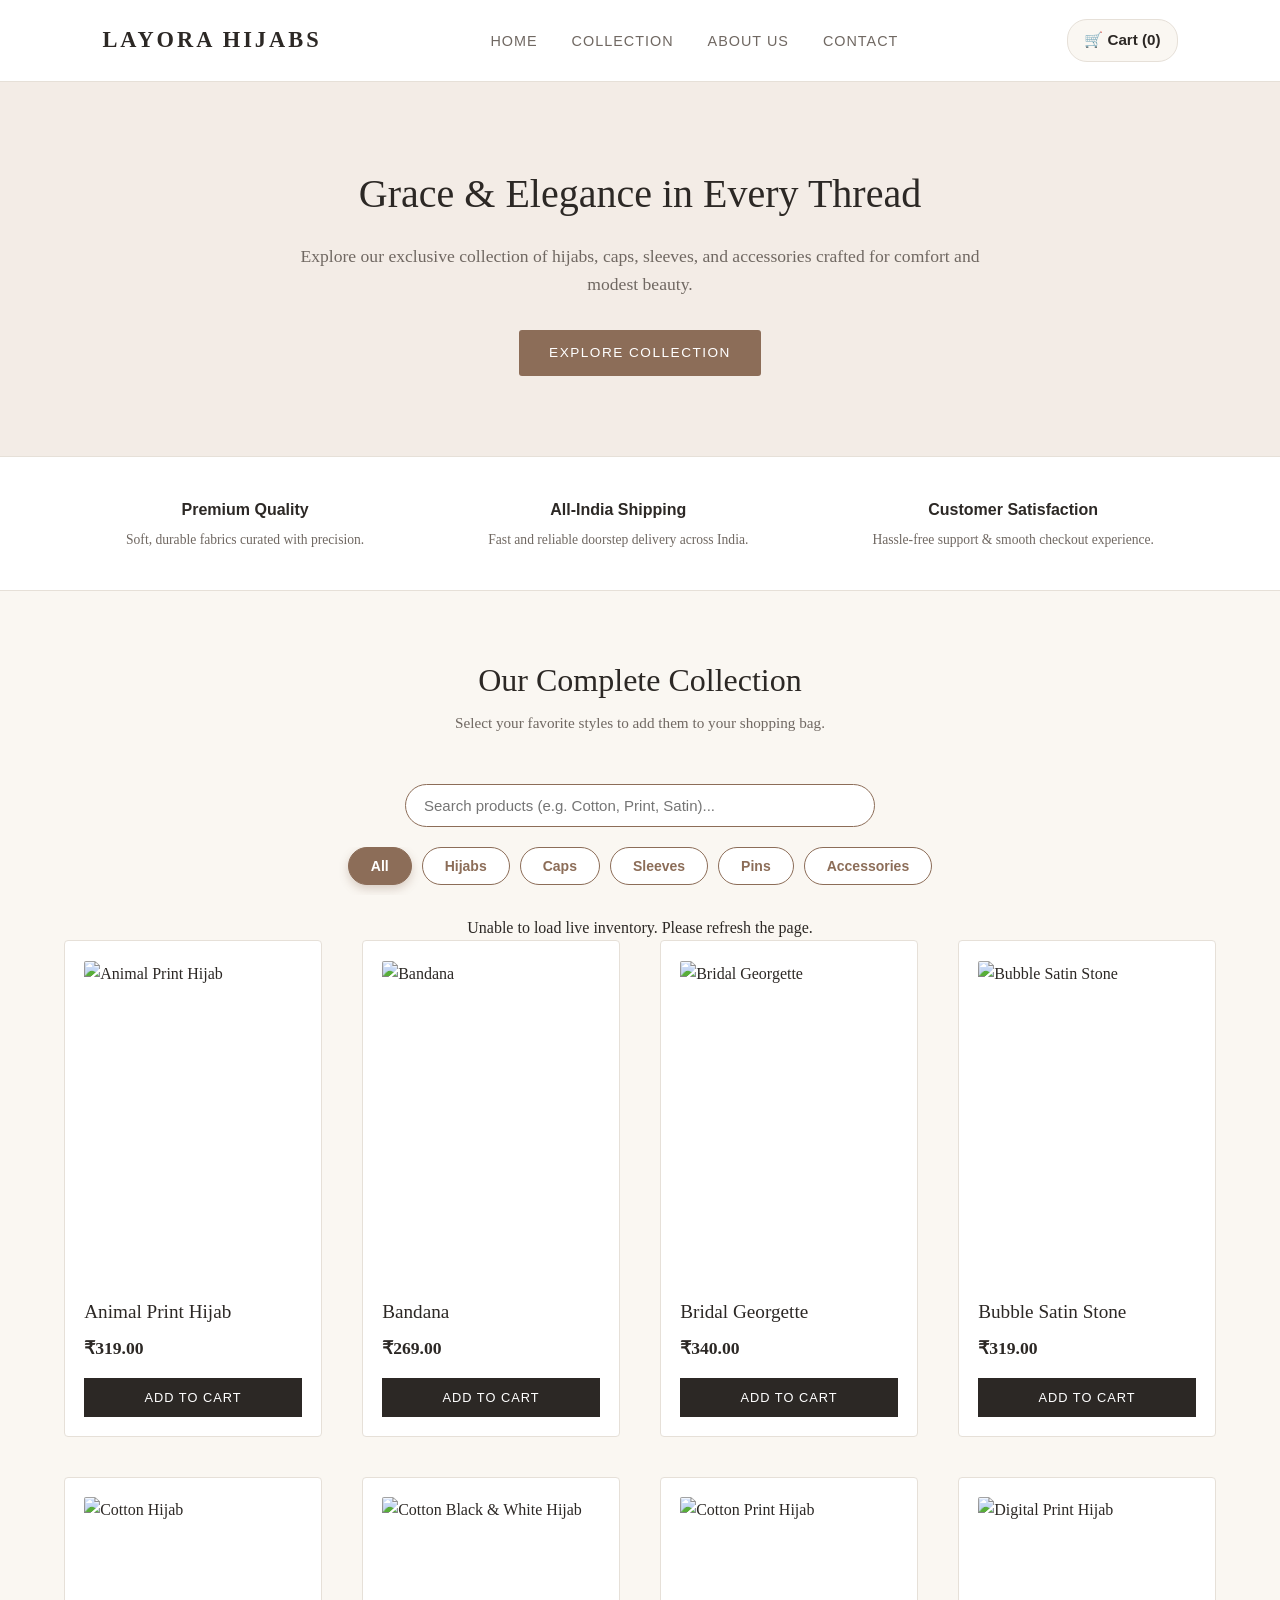
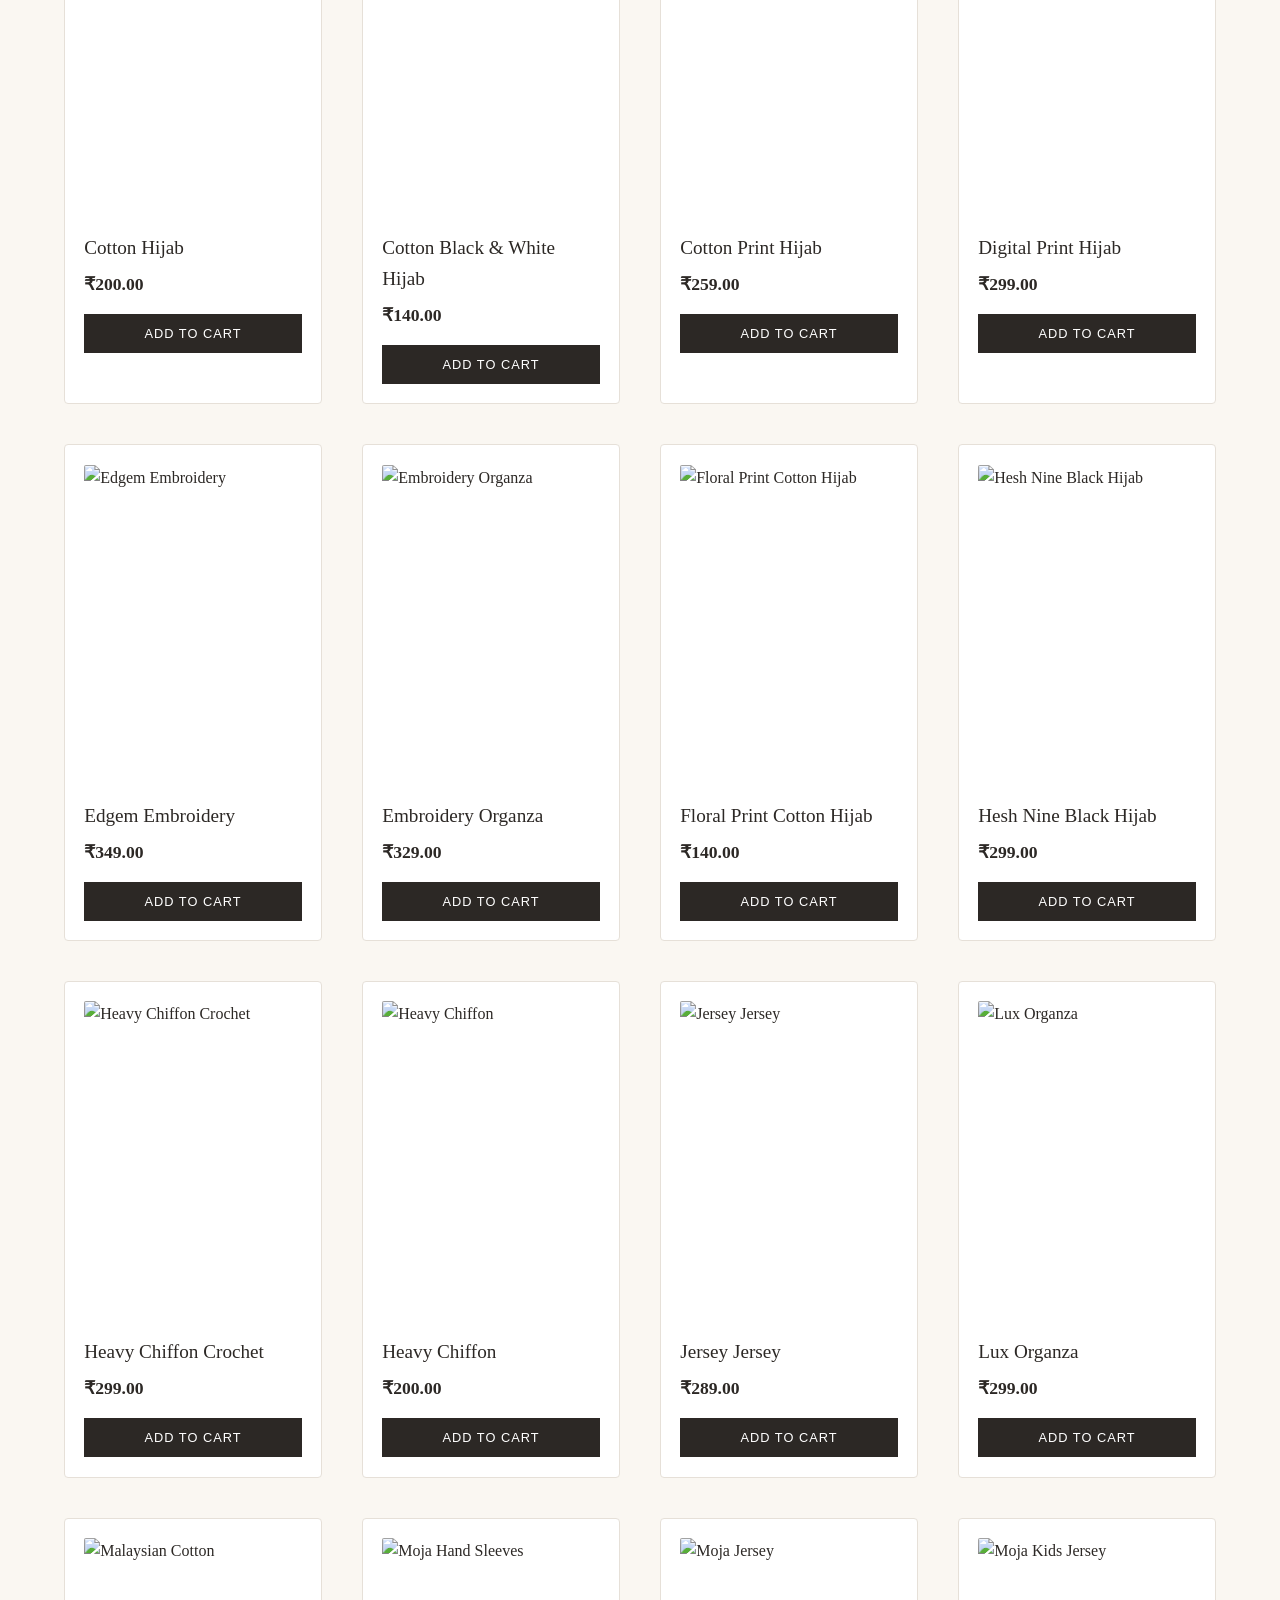
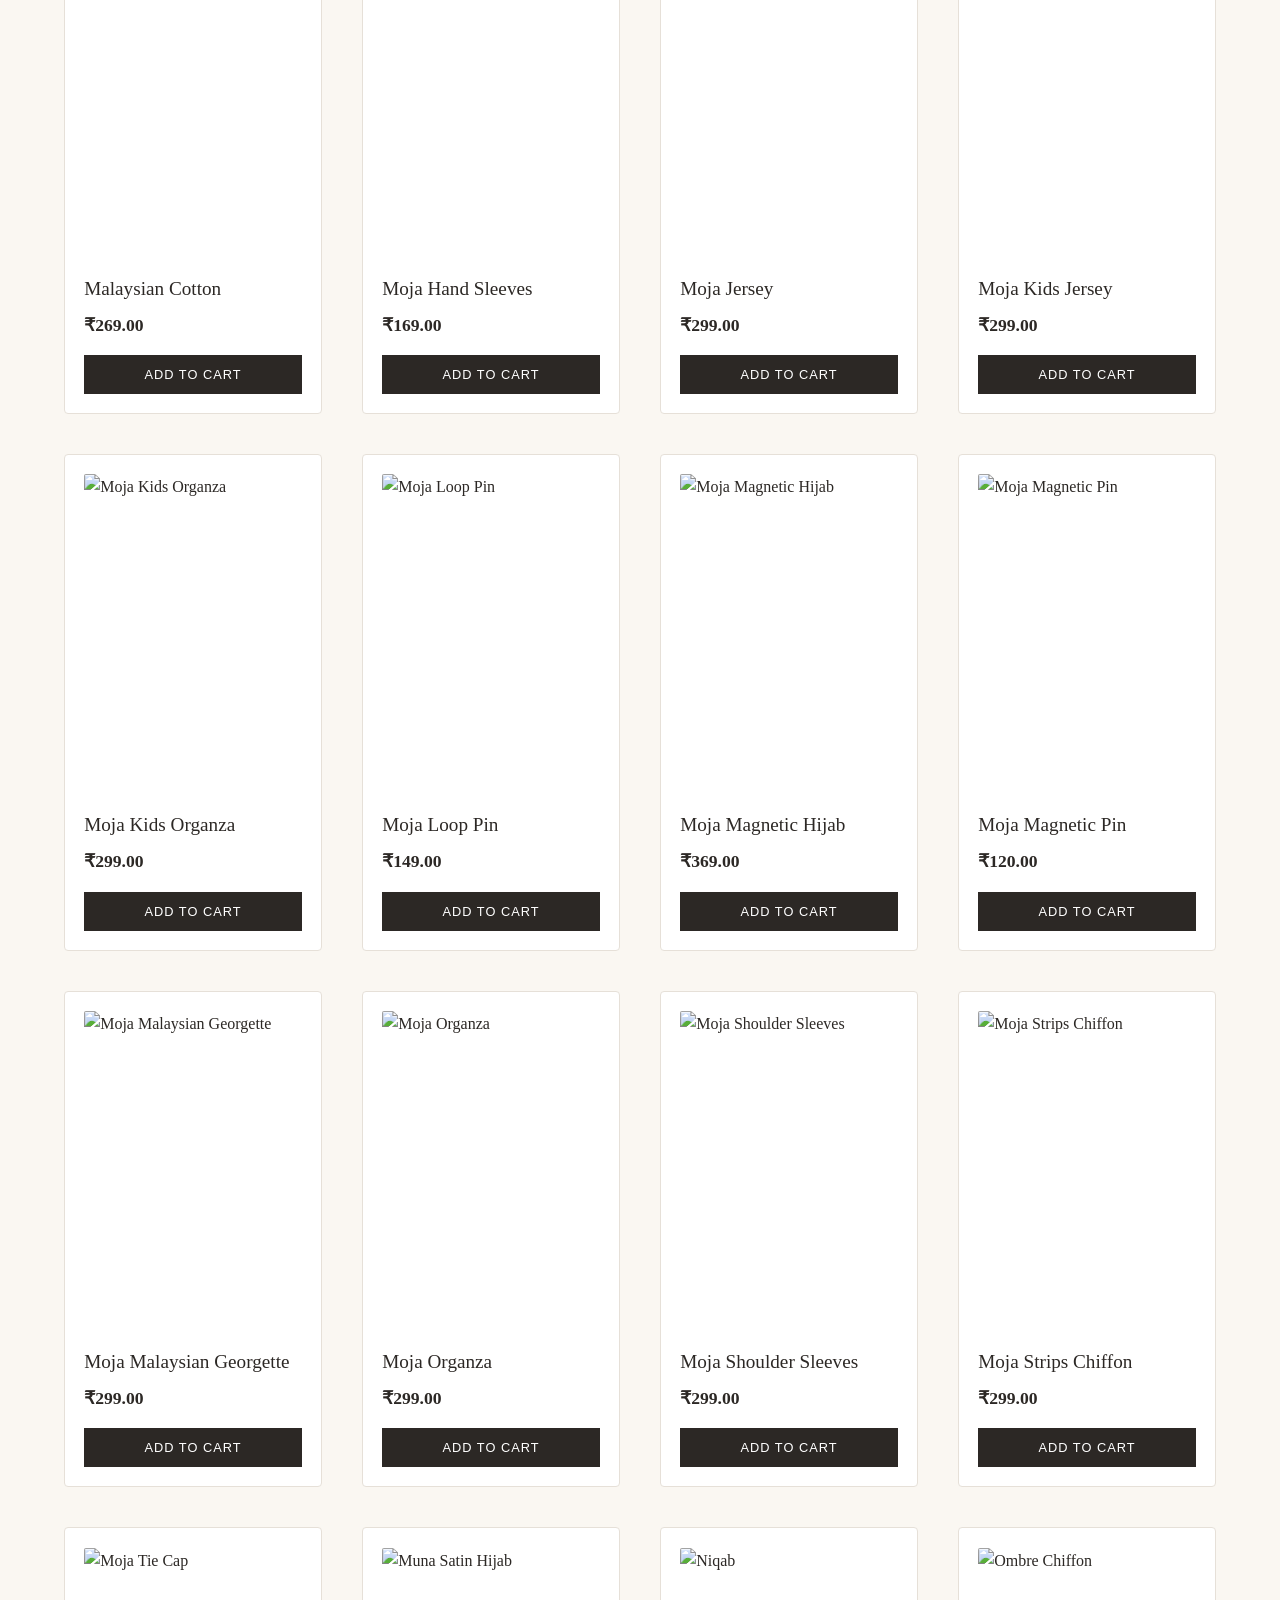
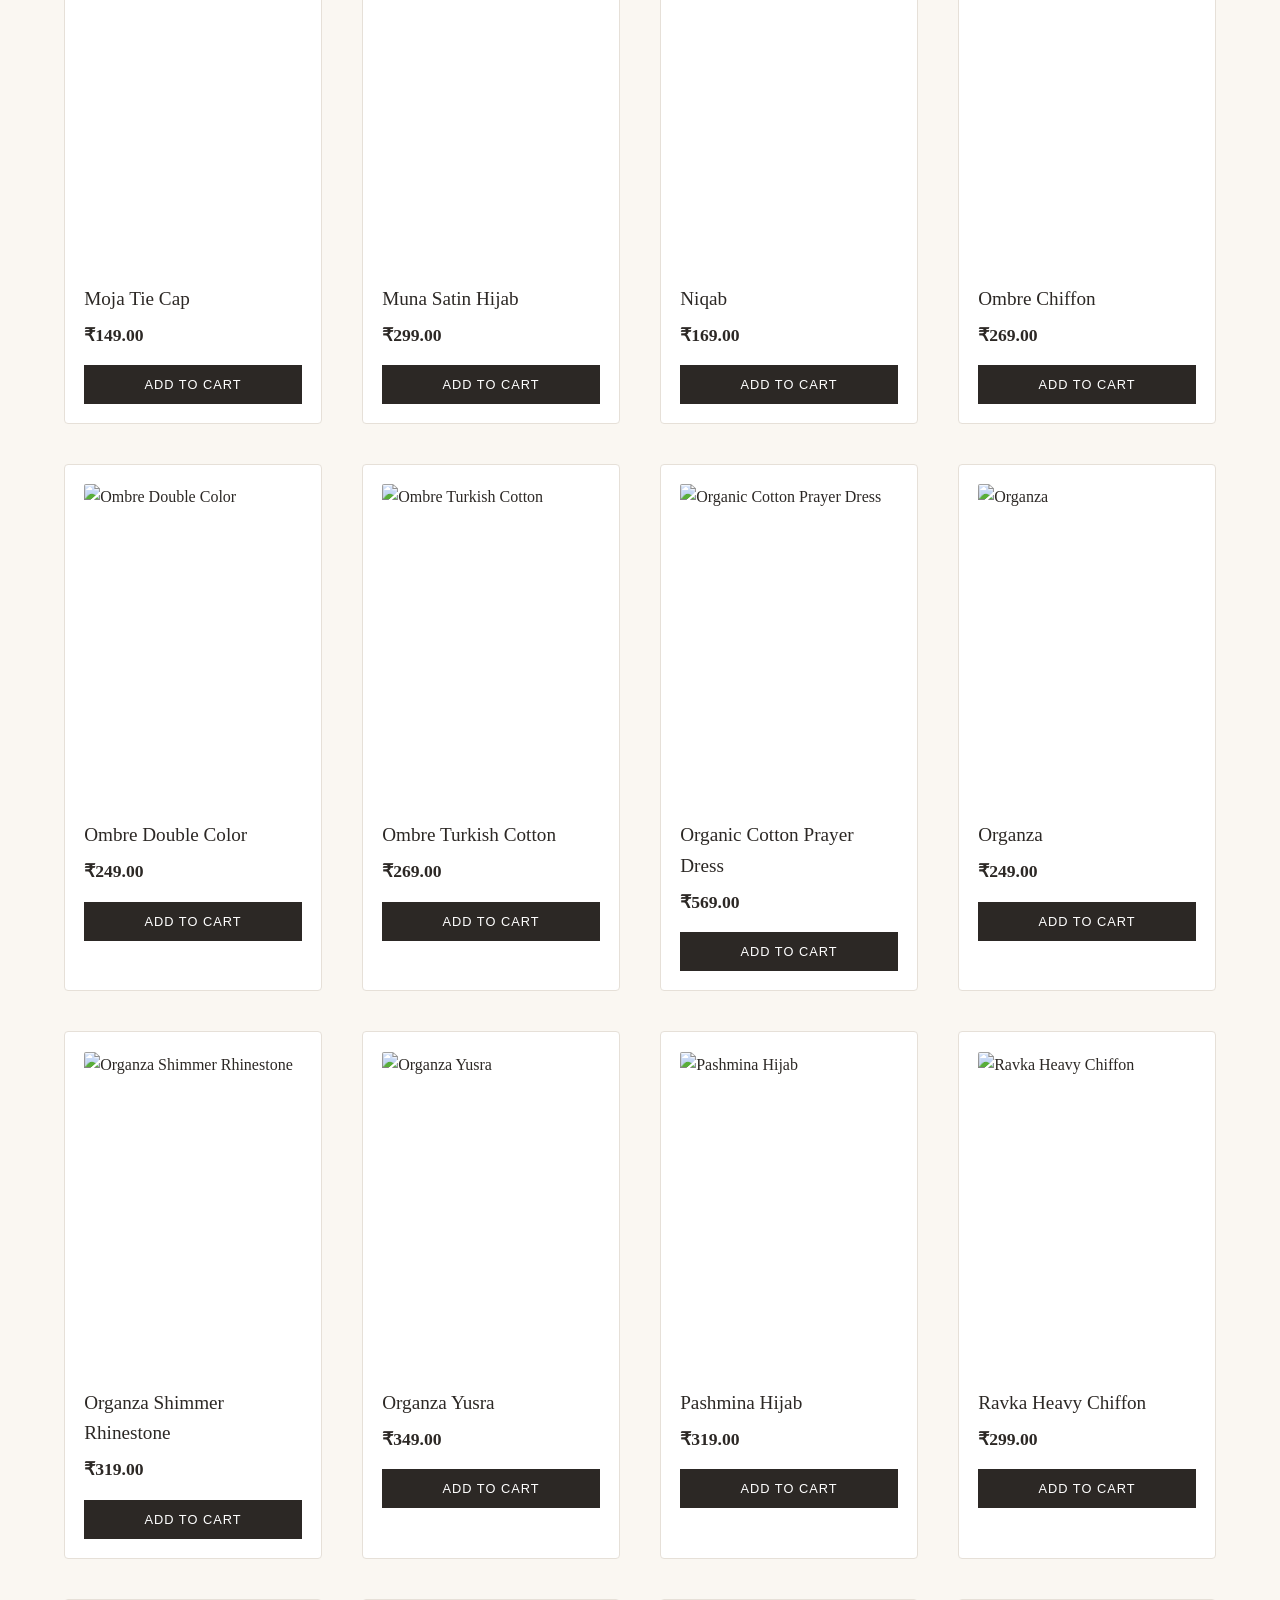
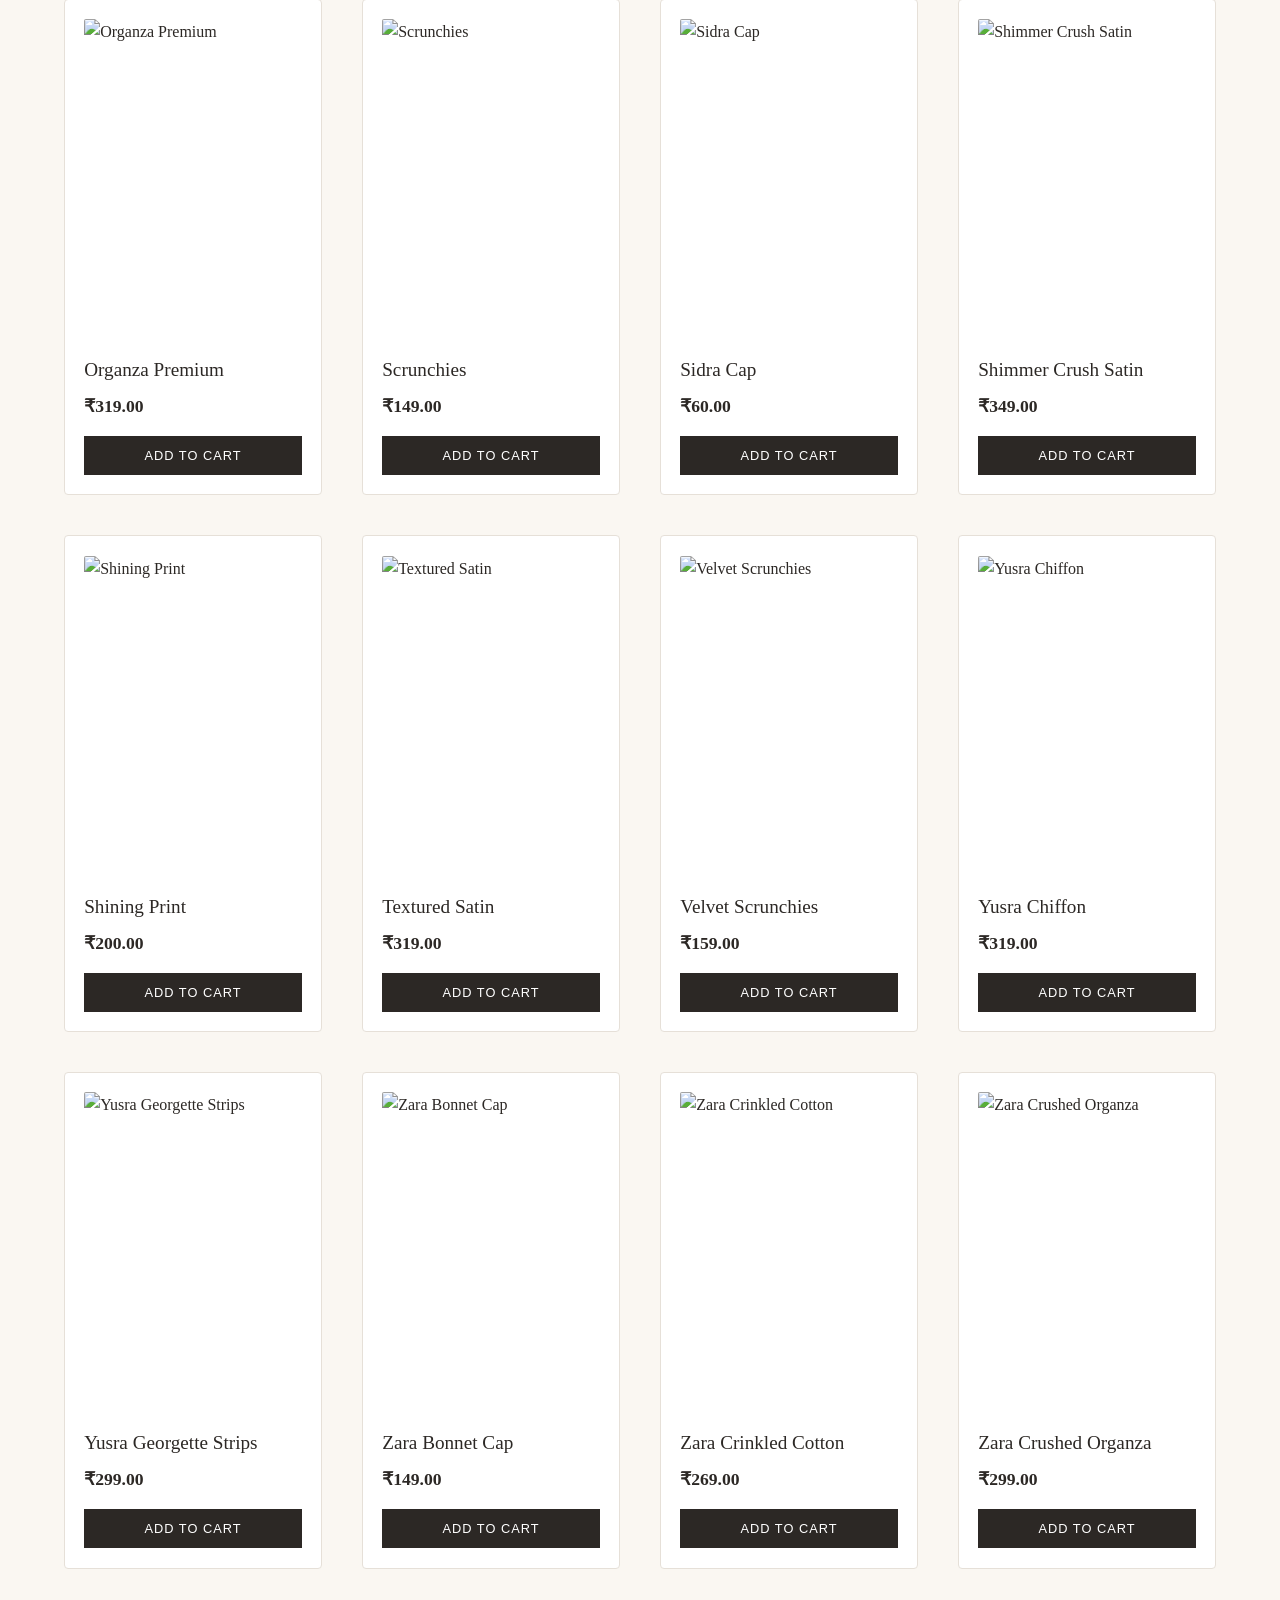
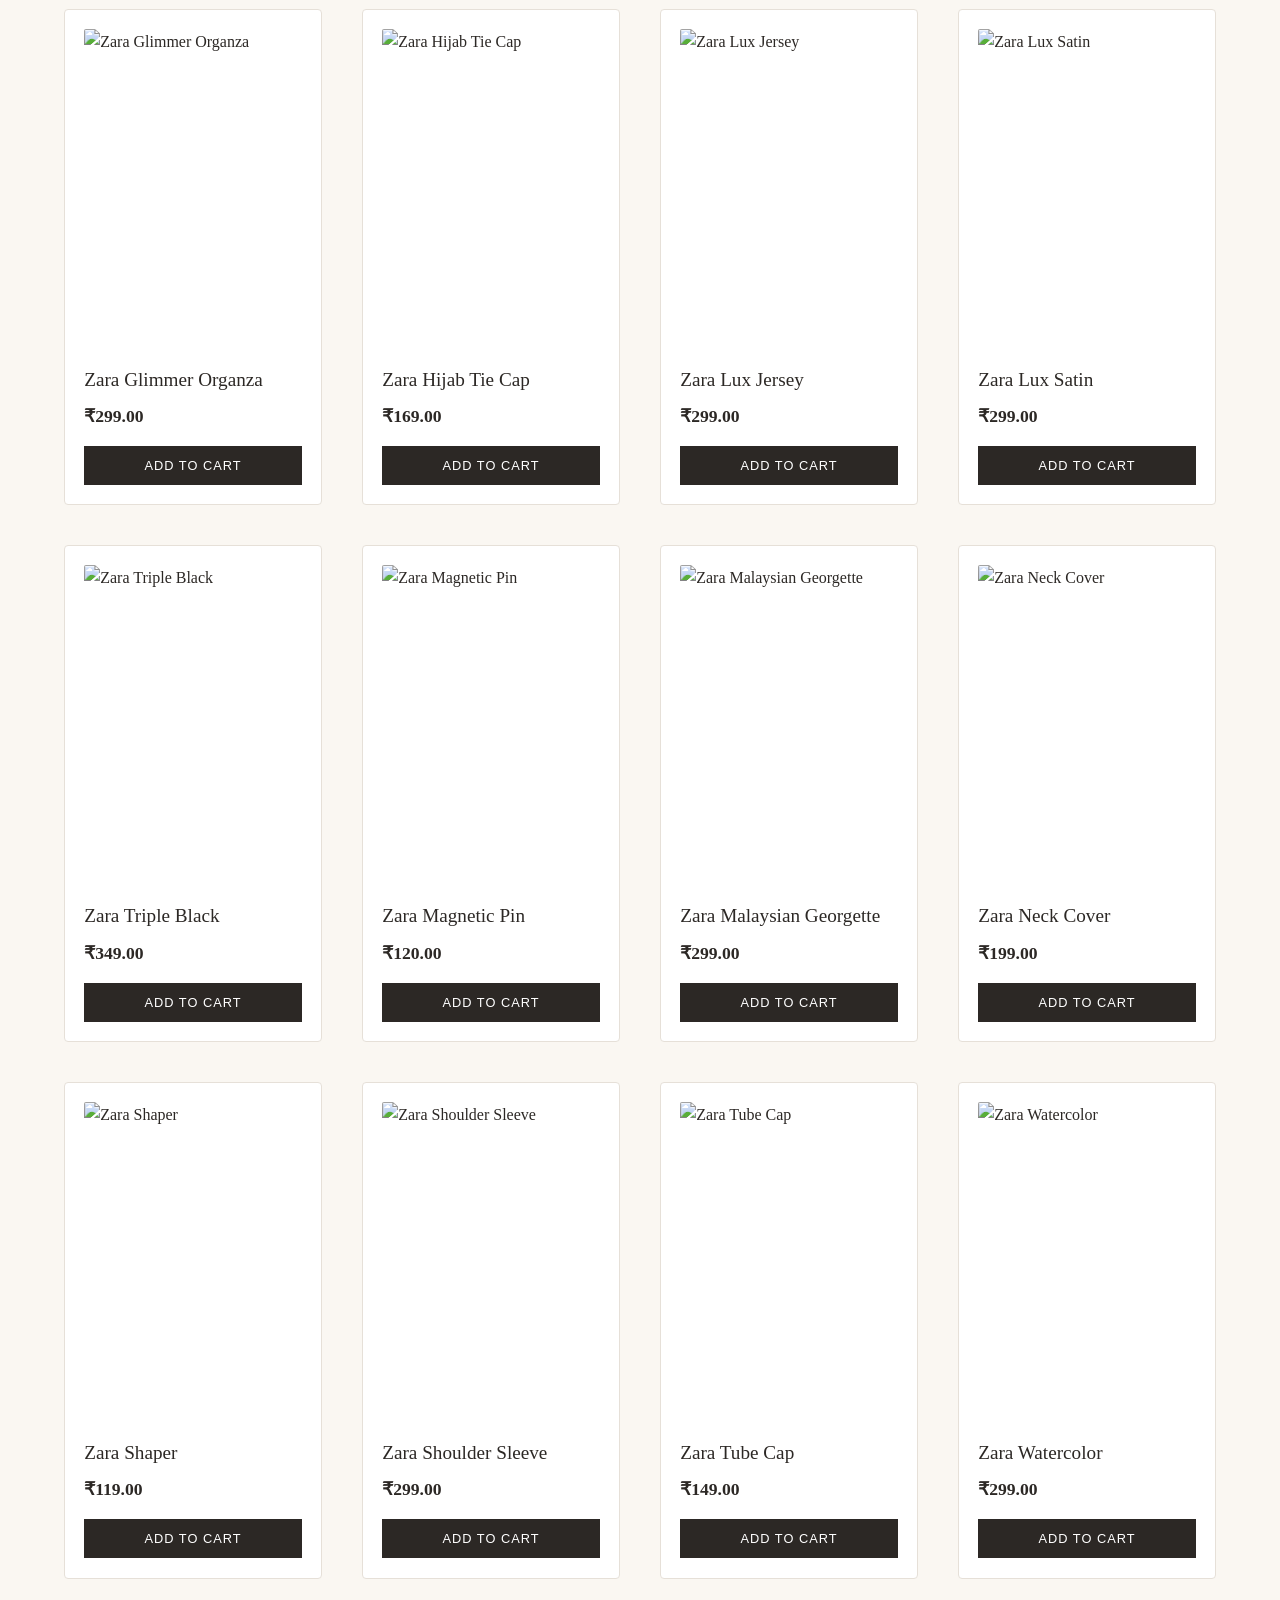
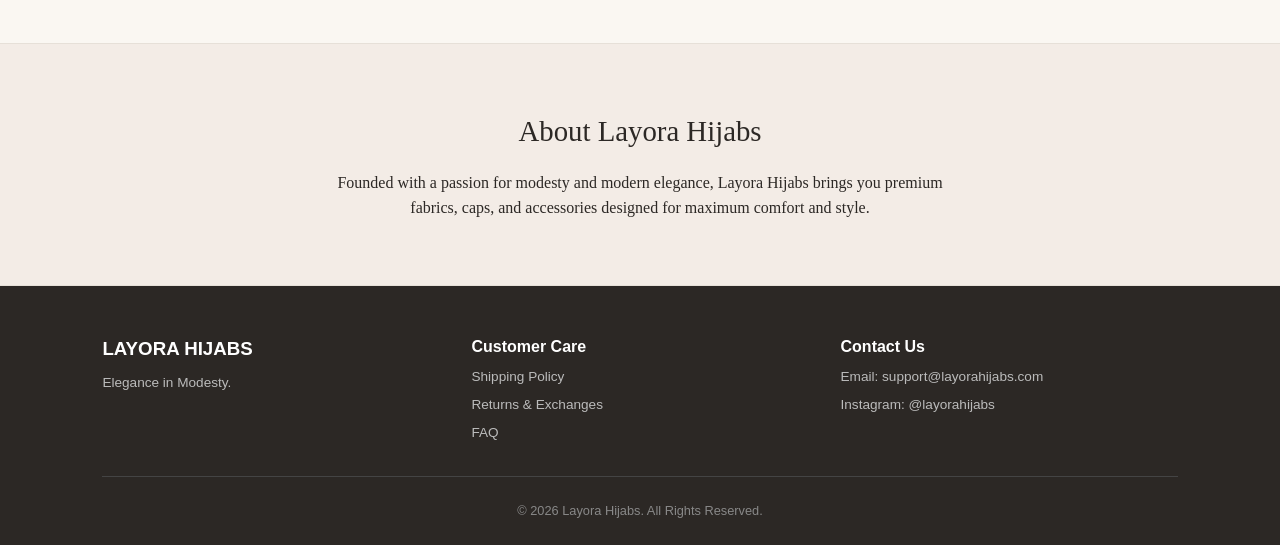
==== commit df112bc8: "Update index.html" ====
--- a/index.html
+++ b/index.html
@@ -589,5 +589,26 @@
   </footer>
 
   <script src="app.js"></script>
+<!-- Shopping Cart Drawer -->
+<div id="cartModal" class="cart-modal">
+  <div class="cart-content">
+    <div class="cart-header">
+      <h3>Your Bag</h3>
+      <button class="close-btn" onclick="toggleCart()">&times;</button>
+    </div>
+    
+    <ul id="cart-items" class="cart-list">
+      <!-- Items added dynamically -->
+    </ul>
+    
+    <div class="cart-footer">
+      <div class="summary-row">
+        <span>Total:</span>
+        <strong id="cart-total">₹0.00</strong>
+      </div>
+      <button class="checkout-btn" onclick="checkout()">Send Order via WhatsApp</button>
+    </div>
+  </div>
+</div>
 </body>
 </html>
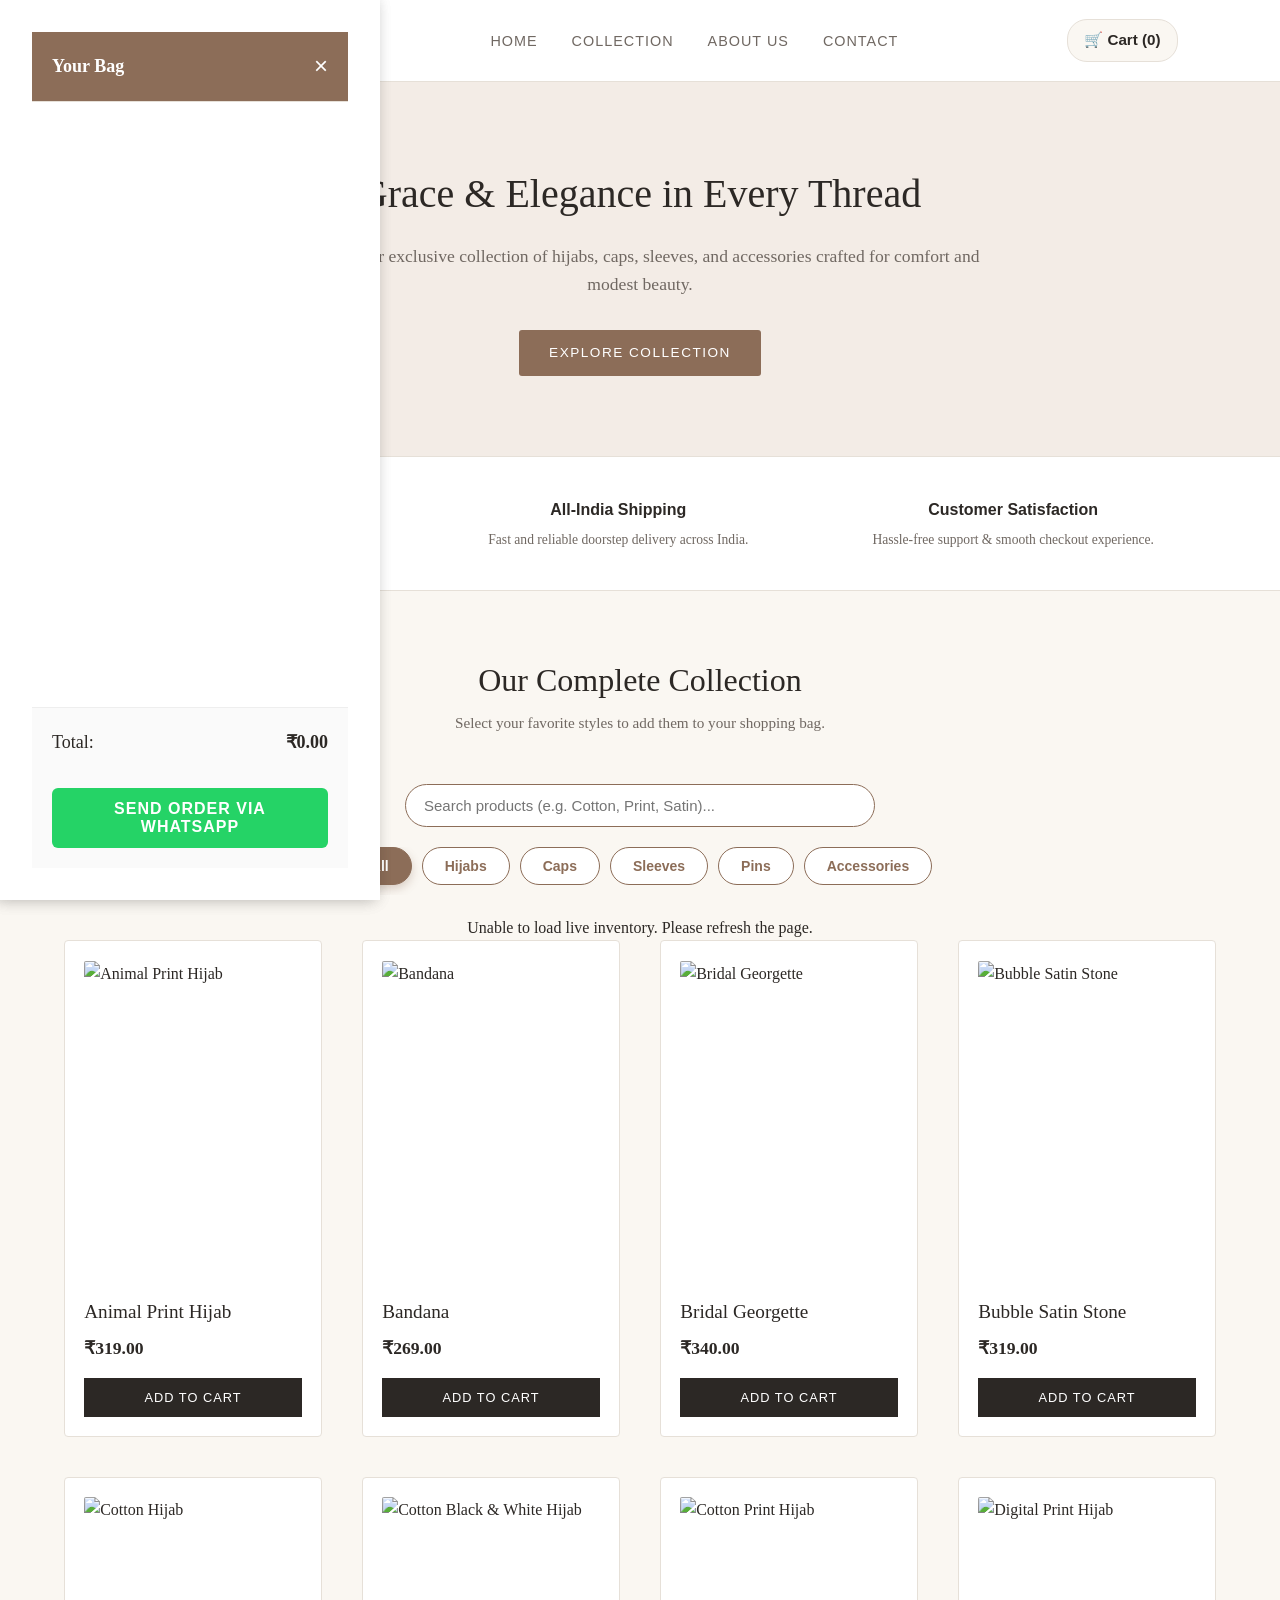
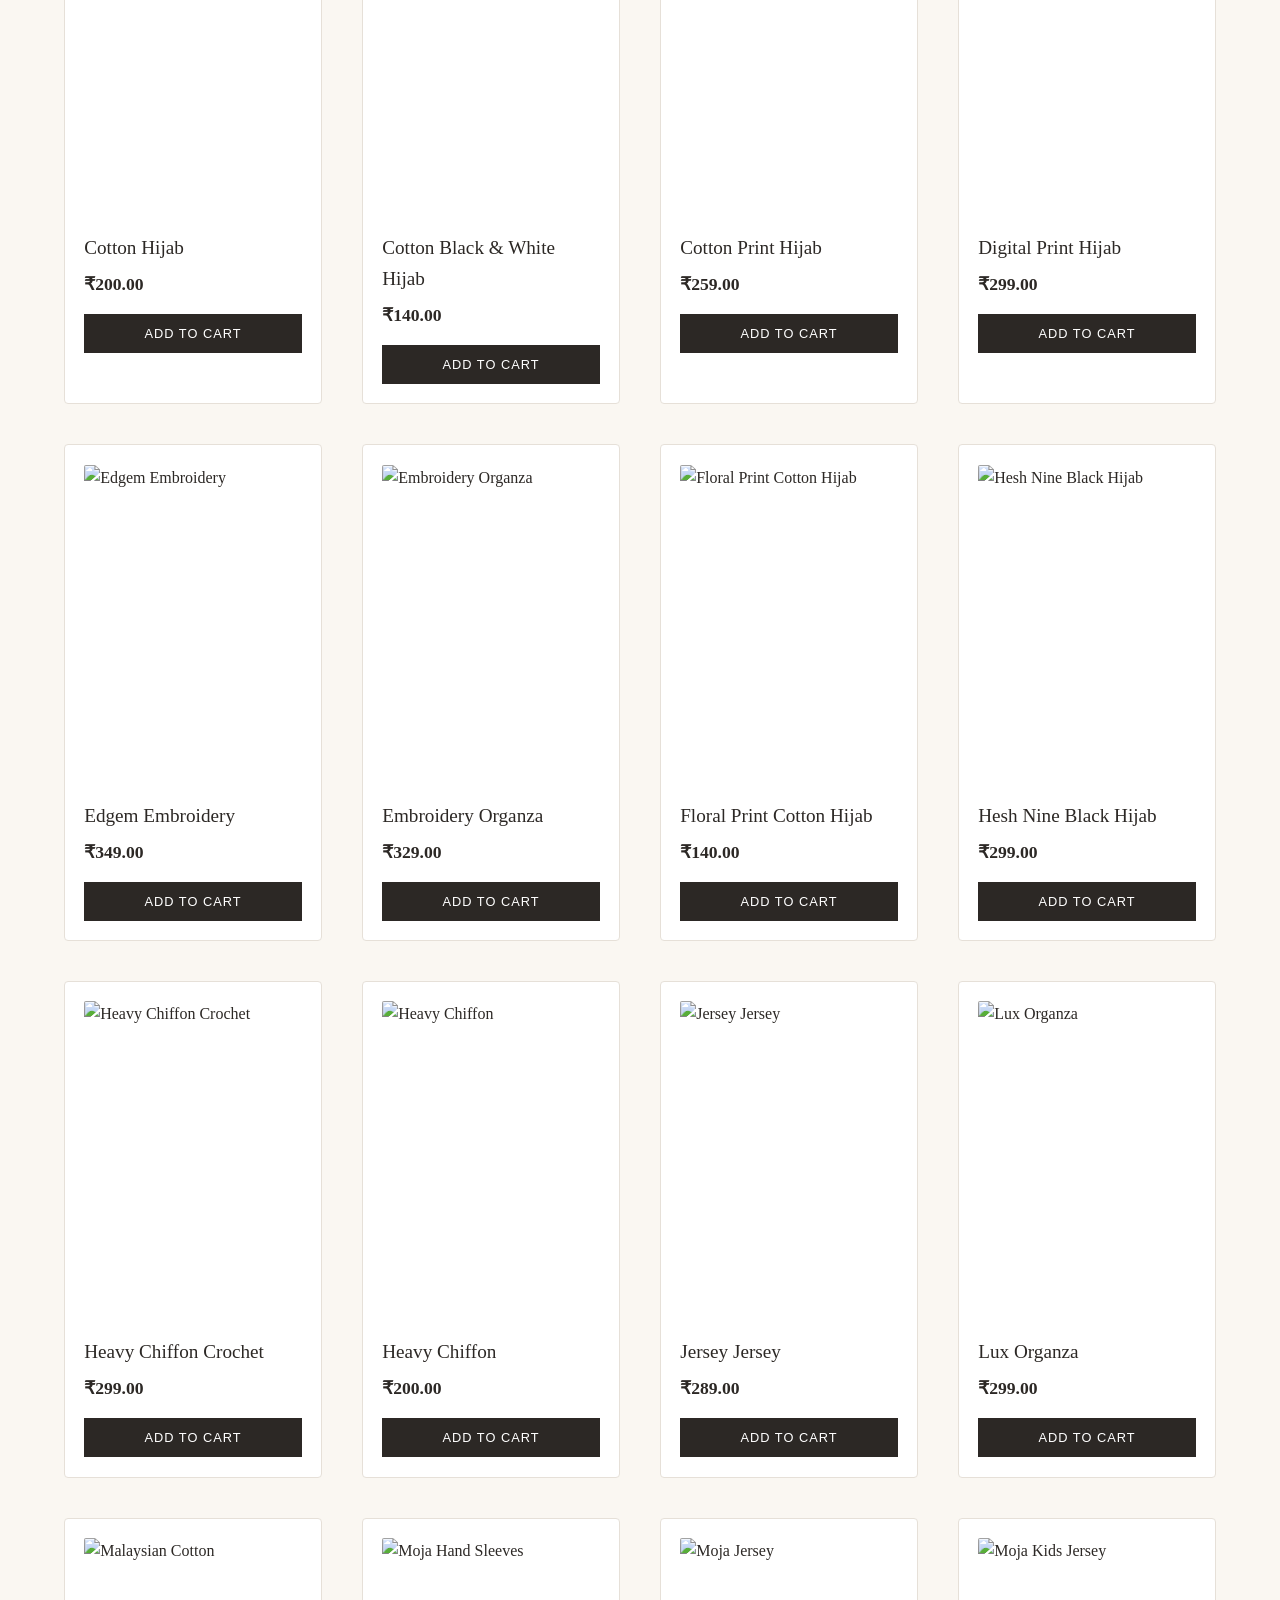
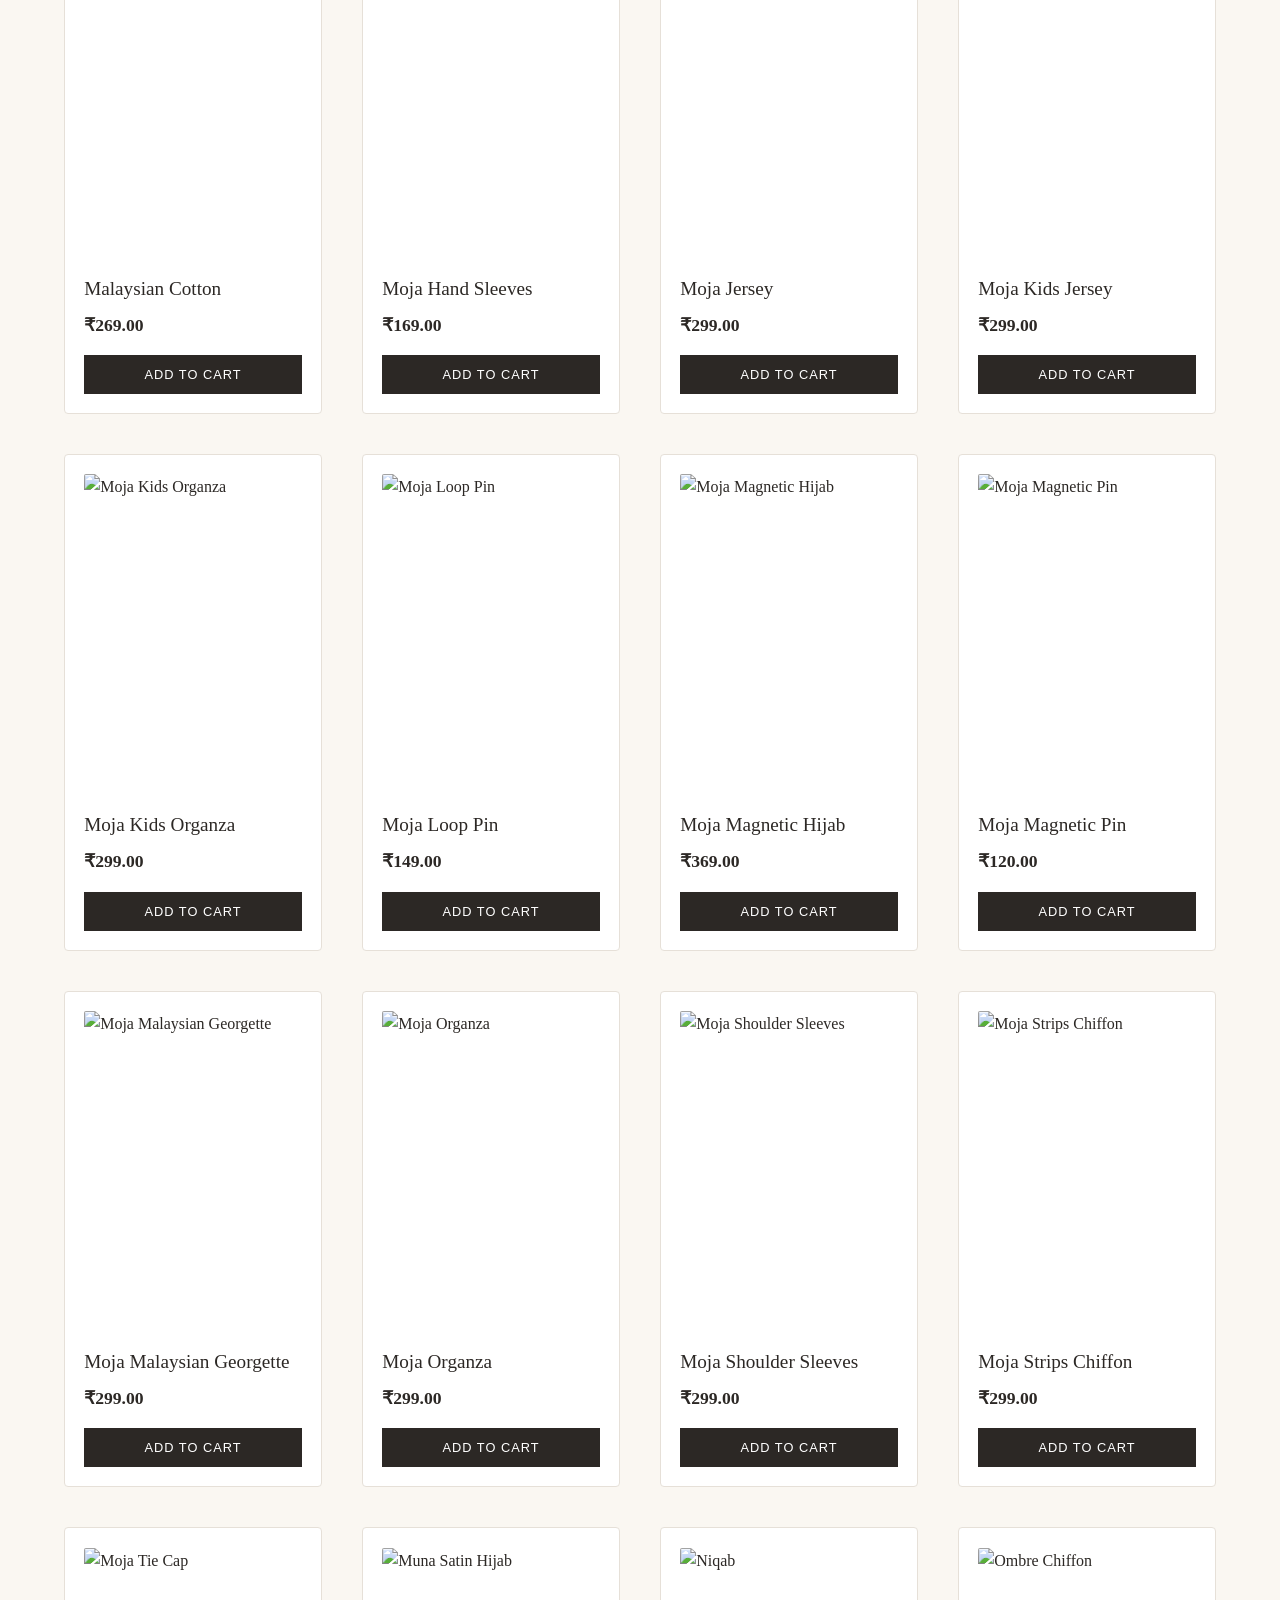
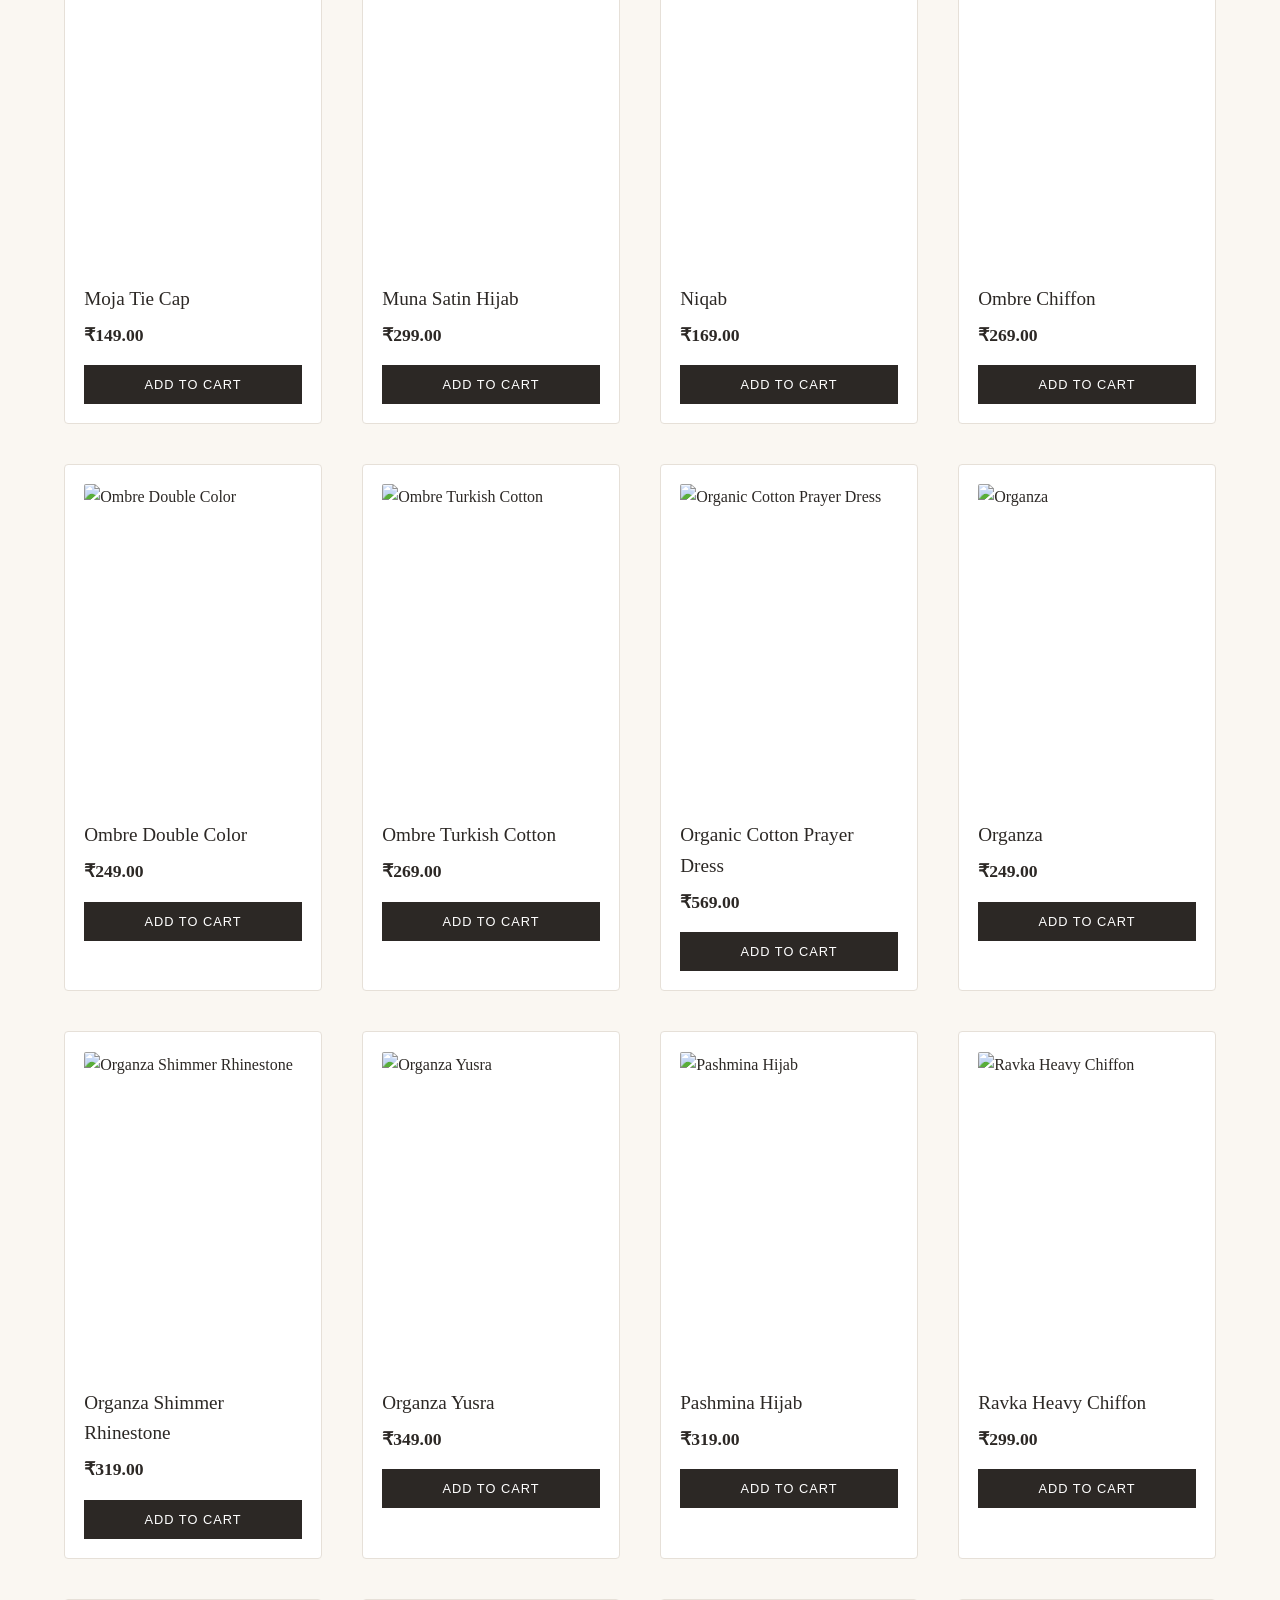
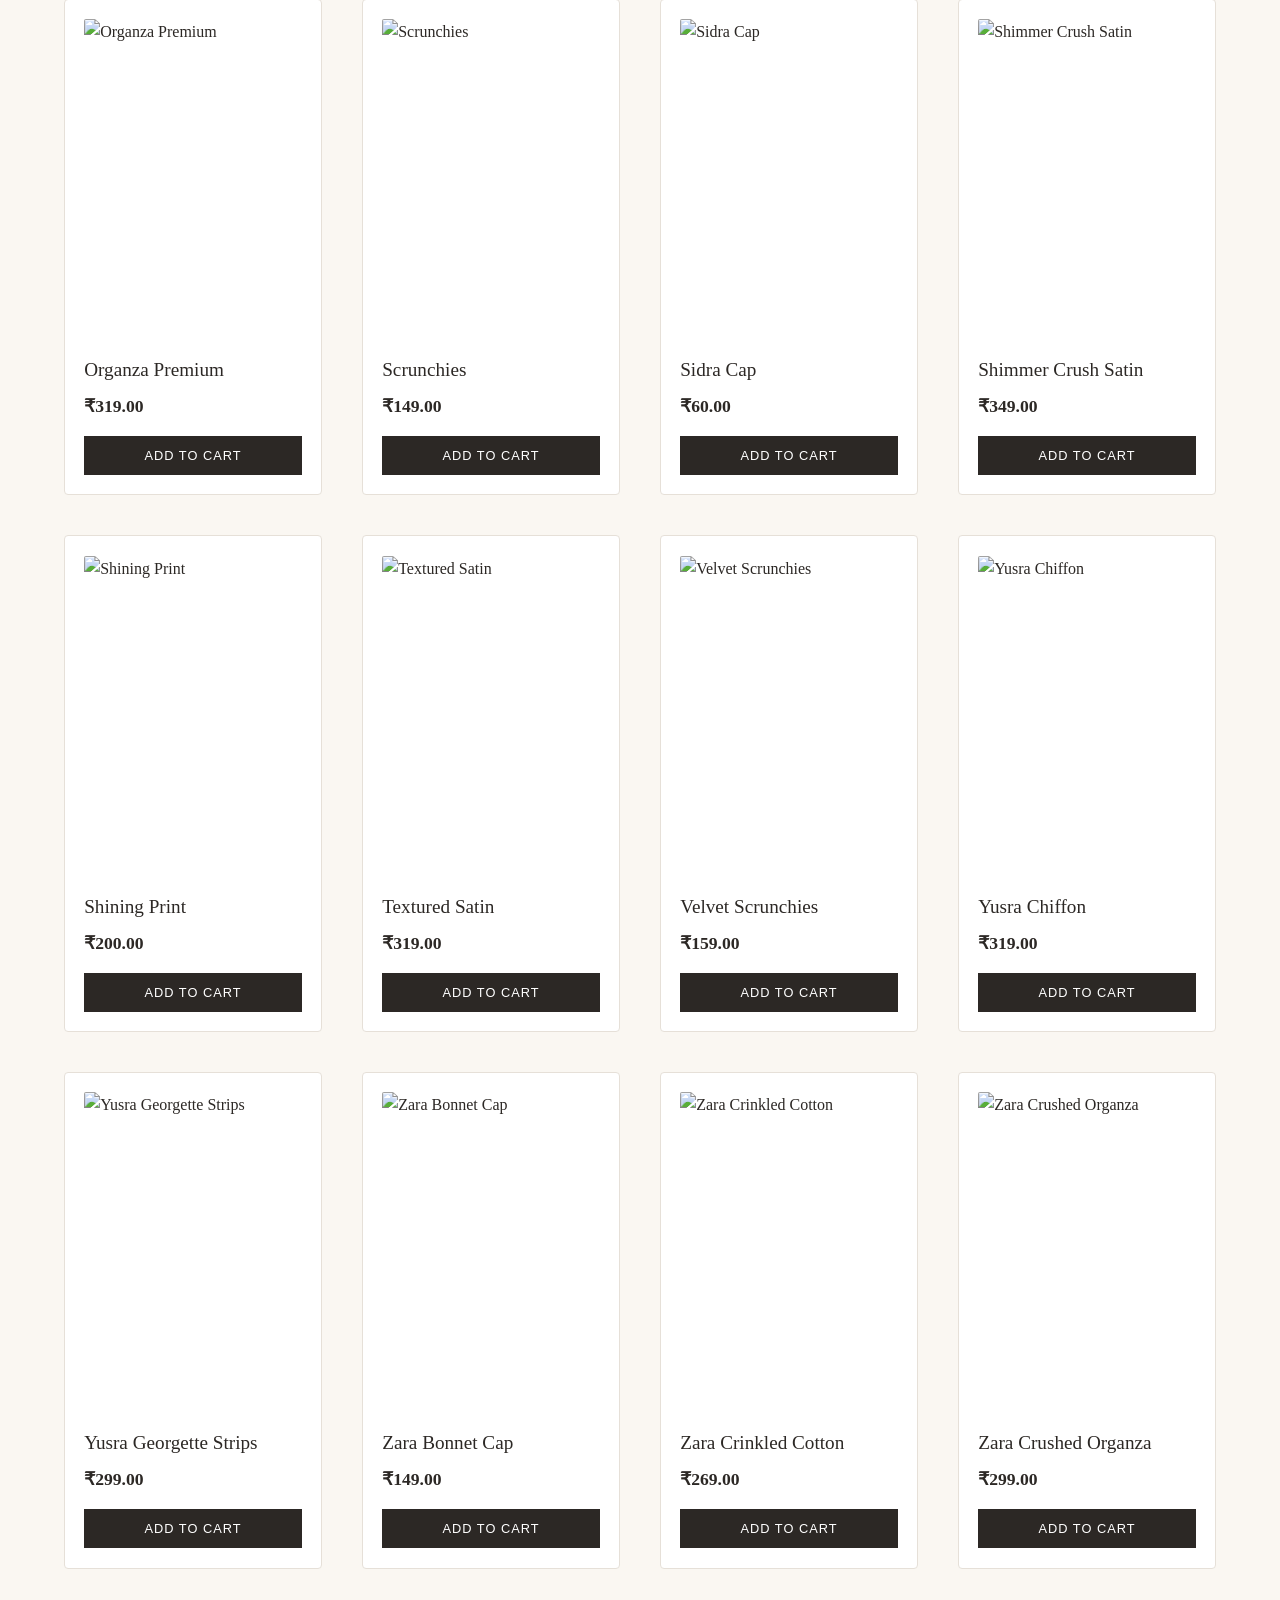
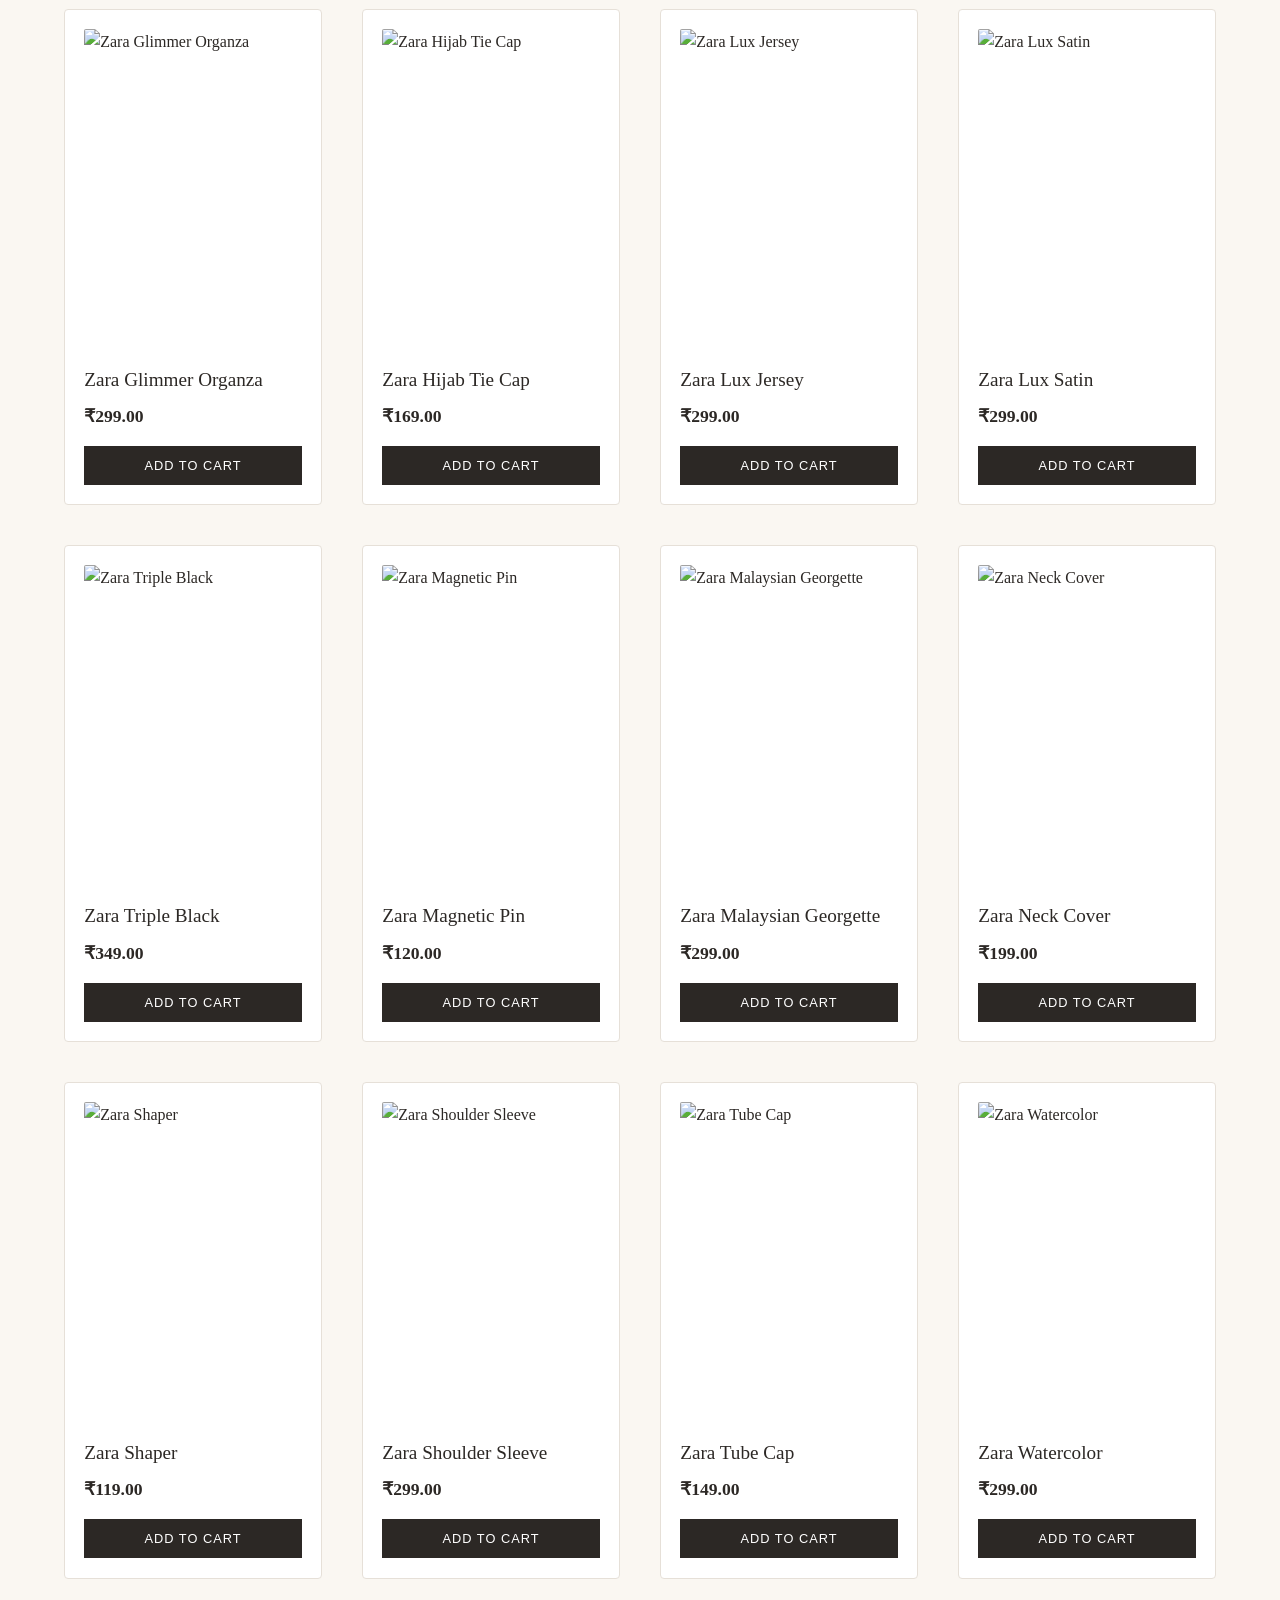
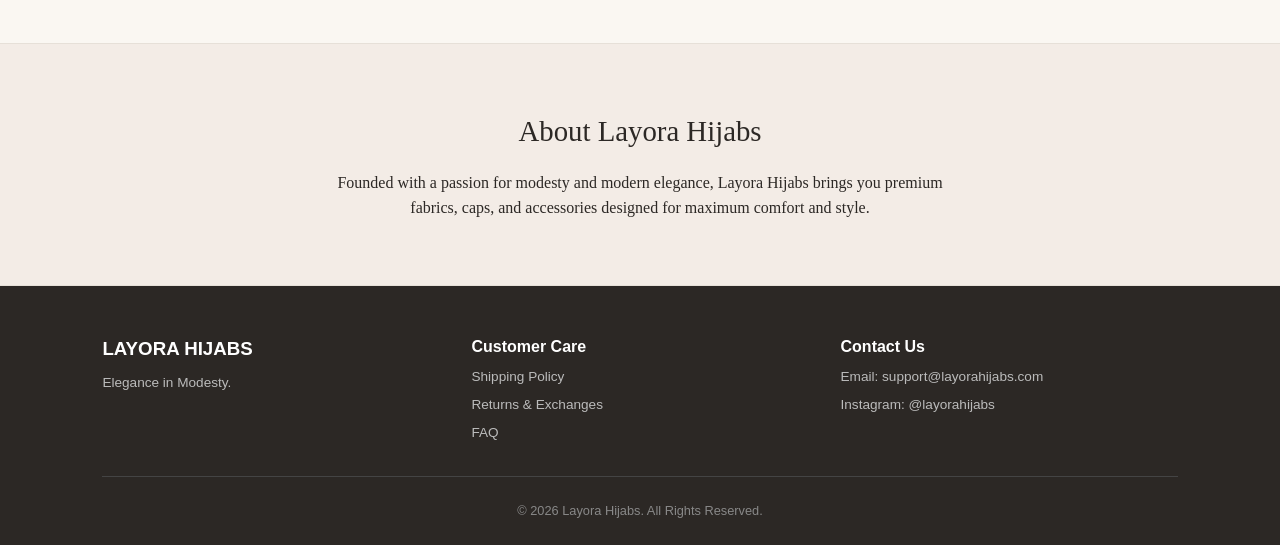
==== commit 5ac5f8f8: "Update index.html" ====
--- a/index.html
+++ b/index.html
@@ -589,16 +589,17 @@
   </footer>
 
   <script src="app.js"></script>
+  
 <!-- Shopping Cart Drawer -->
 <div id="cartModal" class="cart-modal">
-  <div class="cart-content">
+  <div class="cart-content" style="display: flex; flex-direction: column; height: 100%;">
     <div class="cart-header">
       <h3>Your Bag</h3>
       <button class="close-btn" onclick="toggleCart()">&times;</button>
     </div>
     
     <ul id="cart-items" class="cart-list">
-      <!-- Items added dynamically -->
+      <!-- Items render here dynamically -->
     </ul>
     
     <div class="cart-footer">
@@ -606,7 +607,7 @@
         <span>Total:</span>
         <strong id="cart-total">₹0.00</strong>
       </div>
-      <button class="checkout-btn" onclick="checkout()">Send Order via WhatsApp</button>
+      <button class="checkout-btn" onclick="checkout()">SEND ORDER VIA WHATSAPP</button>
     </div>
   </div>
 </div>
--- a/styles.css
+++ b/styles.css
@@ -462,3 +462,82 @@
   color: #ffffff;
   box-shadow: 0 4px 10px rgba(140, 109, 88, 0.3);
 }
+/* Cart Modal Styles */
+.cart-modal {
+  position: fixed;
+  top: 0;
+  right: -100%;
+  width: 100%;
+  max-width: 380px;
+  height: 100%;
+  background-color: #ffffff;
+  box-shadow: -4px 0 15px rgba(0, 0, 0, 0.15);
+  transition: right 0.3s ease;
+  z-index: 1000;
+  display: flex;
+  flex-direction: column;
+}
+
+.cart-modal.active {
+  right: 0;
+}
+
+.cart-header {
+  padding: 20px;
+  background-color: #8C6D58;
+  color: #ffffff;
+  display: flex;
+  justify-content: space-between;
+  align-items: center;
+}
+
+.cart-header h3 {
+  margin: 0;
+  font-size: 18px;
+}
+
+.close-btn {
+  background: none;
+  border: none;
+  color: #ffffff;
+  font-size: 24px;
+  cursor: pointer;
+}
+
+.cart-list {
+  flex: 1;
+  overflow-y: auto;
+  padding: 20px;
+  list-style: none;
+  margin: 0;
+}
+
+.cart-footer {
+  padding: 20px;
+  border-top: 1px solid #eee;
+  background-color: #fafafa;
+}
+
+.summary-row {
+  display: flex;
+  justify-content: space-between;
+  font-size: 18px;
+  margin-bottom: 15px;
+}
+
+.checkout-btn {
+  width: 100%;
+  padding: 12px;
+  background-color: #25D366;
+  color: #ffffff;
+  border: none;
+  border-radius: 6px;
+  font-size: 16px;
+  font-weight: bold;
+  cursor: pointer;
+  transition: background-color 0.2s ease;
+}
+
+.checkout-btn:hover {
+  background-color: #1ebc57;
+}
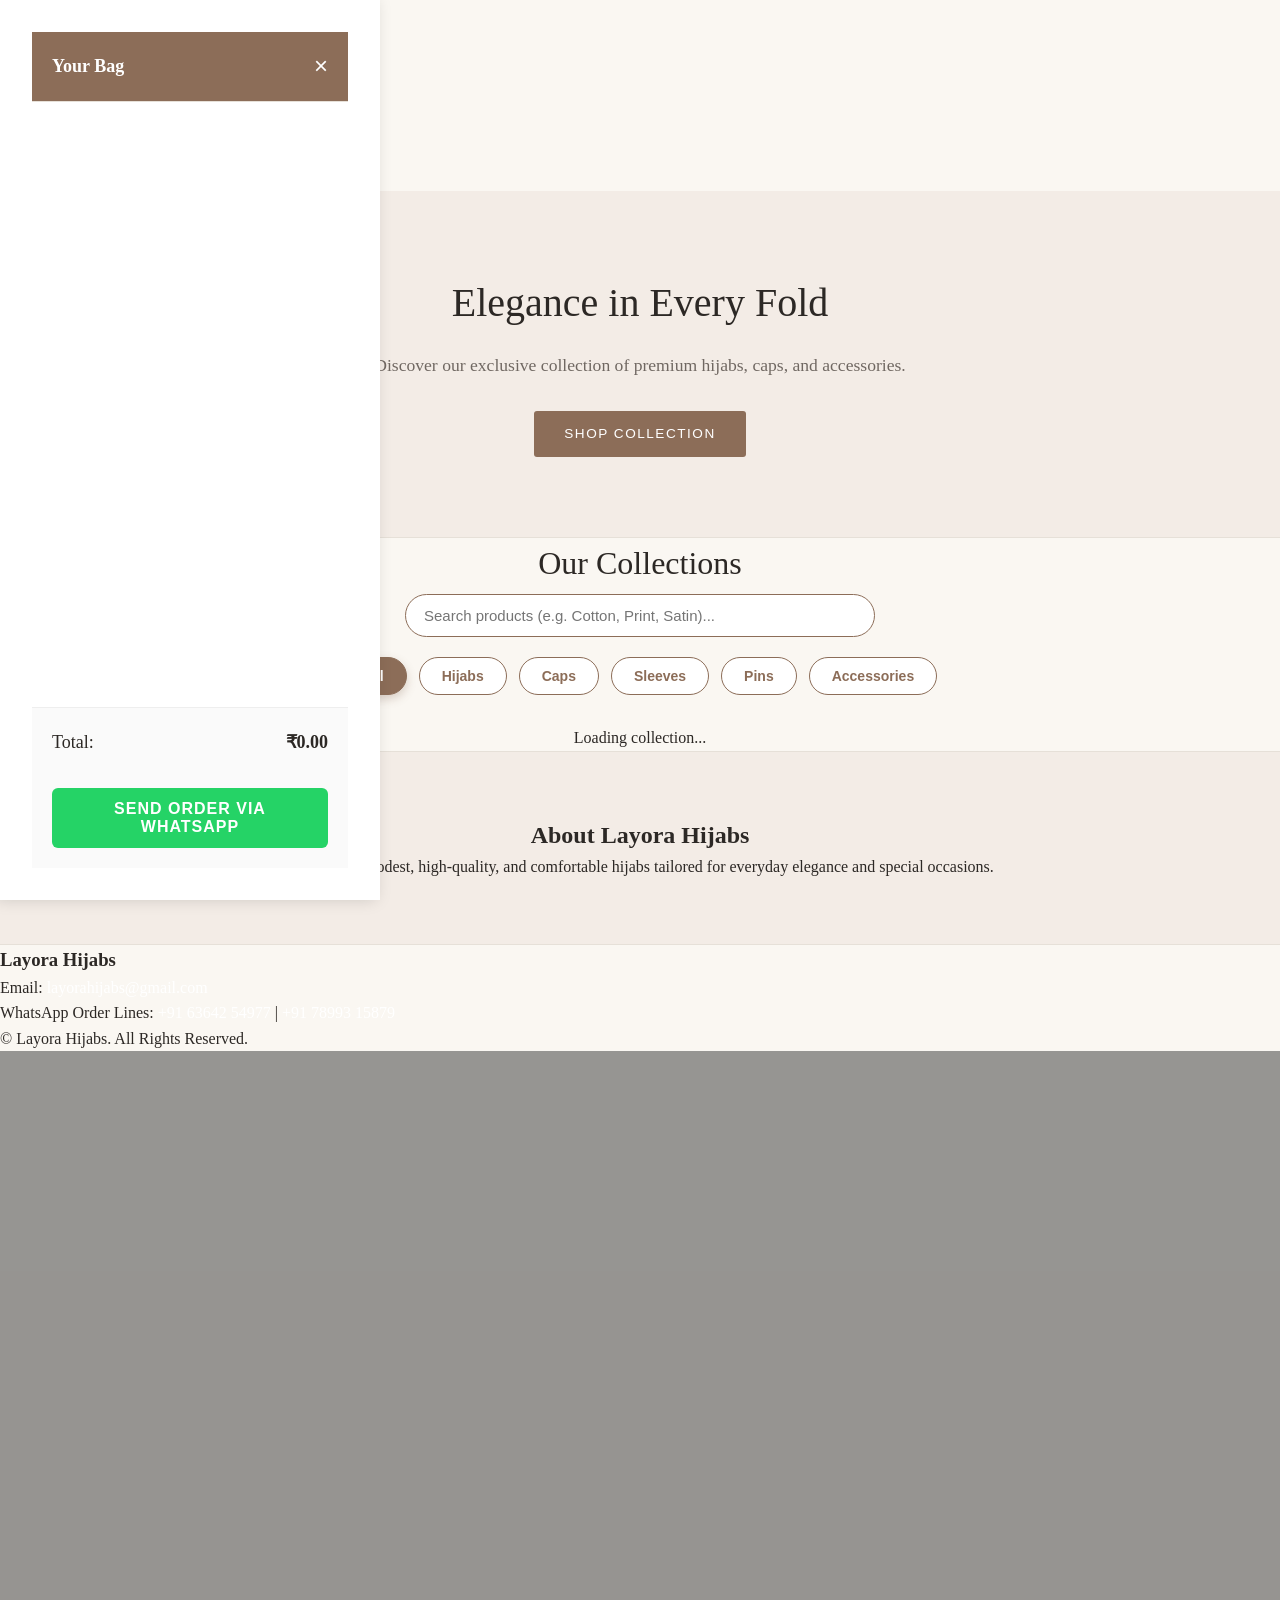
==== commit 24bddd14: "Update index.html" ====
--- a/index.html
+++ b/index.html
@@ -3,613 +3,116 @@
 <head>
   <meta charset="UTF-8">
   <meta name="viewport" content="width=device-width, initial-scale=1.0">
-  <title>Layora Hijabs | Modest & Elegant Wear</title>
+  <title>Layora Hijabs - Online Store</title>
   <link rel="stylesheet" href="styles.css">
+  <link href="https://fonts.googleapis.com/css2?family=Poppins:wght@300;400;600;700&display=swap" rel="stylesheet">
 </head>
 <body>
 
   <!-- Navigation Bar -->
-  <header class="navbar">
-    <div class="logo">LAYORA HIJABS</div>
-    <nav class="nav-links">
-      <a href="#home">Home</a>
-      <a href="#shop">Collection</a>
-      <a href="#about">About Us</a>
-      <a href="#contact">Contact</a>
-    </nav>
-    <div class="cart-btn" onclick="toggleCart()">
-      🛒 Cart (<span id="cart-count">0</span>)
+  <header>
+    <div class="nav-container">
+      <div class="logo">
+        <h2>LAYORA HIJABS</h2>
+      </div>
+      <nav>
+        <ul>
+          <li><a href="#home">HOME</a></li>
+          <li><a href="#shop">COLLECTION</a></li>
+          <li><a href="#about">ABOUT US</a></li>
+          <li><a href="#contact">CONTACT</a></li>
+        </ul>
+      </nav>
+      <button class="cart-btn" onclick="toggleCart()">
+        Cart (<span id="cart-count">0</span>)
+      </button>
     </div>
   </header>
 
   <!-- Hero Section -->
-  <section class="hero" id="home">
-    <div class="hero-content">
-      <h1>Grace & Elegance in Every Thread</h1>
-      <p>Explore our exclusive collection of hijabs, caps, sleeves, and accessories crafted for comfort and modest beauty.</p>
-      <a href="#shop" class="cta-btn">Explore Collection</a>
+  <section id="home" class="hero">
+    <div class="hero-text">
+      <h1>Elegance in Every Fold</h1>
+      <p>Discover our exclusive collection of premium hijabs, caps, and accessories.</p>
+      <a href="#shop" class="cta-btn">Shop Collection</a>
     </div>
   </section>
 
-  <!-- Store Highlights -->
-  <section class="features">
-    <div class="feature-box">
-      <h3>Premium Quality</h3>
-      <p>Soft, durable fabrics curated with precision.</p>
+  <!-- Main Store Section -->
+  <section id="shop" class="shop-section">
+    <h2 class="section-title">Our Collections</h2>
+
+    <!-- Live Search Input -->
+    <div style="max-width: 500px; margin: 0 auto 20px; padding: 0 15px;">
+      <input 
+        type="text" 
+        id="search-input" 
+        placeholder="Search products (e.g. Cotton, Print, Satin)..." 
+        oninput="searchProducts()"
+        style="width: 100%; padding: 12px 18px; border: 1px solid #8C6D58; border-radius: 25px; font-size: 15px; outline: none; box-sizing: border-box;"
+      />
     </div>
-    <div class="feature-box">
-      <h3>All-India Shipping</h3>
-      <p>Fast and reliable doorstep delivery across India.</p>
+
+    <!-- Category Filter Buttons -->
+    <div id="category-filters">
+      <button class="filter-btn active" onclick="filterProducts('All')">All</button>
+      <button class="filter-btn" onclick="filterProducts('Hijabs')">Hijabs</button>
+      <button class="filter-btn" onclick="filterProducts('Caps')">Caps</button>
+      <button class="filter-btn" onclick="filterProducts('Sleeves')">Sleeves</button>
+      <button class="filter-btn" onclick="filterProducts('Pins')">Pins</button>
+      <button class="filter-btn" onclick="filterProducts('Accessories')">Accessories</button>
     </div>
-    <div class="feature-box">
-      <h3>Customer Satisfaction</h3>
-      <p>Hassle-free support & smooth checkout experience.</p>
+
+    <!-- Dynamic Product Display Grid -->
+    <div id="product-grid" class="product-grid">
+      <p style="text-align: center; grid-column: 1/-1;">Loading collection...</p>
     </div>
   </section>
 
-  <!-- Main Catalog -->
-  <main class="shop-container" id="shop">
-    <h2 class="section-title">Our Complete Collection</h2>
-    <p class="section-subtitle">Select your favorite styles to add them to your shopping bag.</p>
-
-    <!-- Live Product Search Bar -->
-<div style="max-width: 500px; margin: 0 auto 20px; padding: 0 15px;">
-  <input 
-    type="text" 
-    id="search-input" 
-    placeholder="Search products (e.g. Cotton, Print, Satin)..." 
-    oninput="searchProducts()"
-    style="width: 100%; padding: 12px 18px; border: 1px solid #8C6D58; border-radius: 25px; font-size: 15px; outline: none; box-sizing: border-box;"
-  />
-</div>
-    
-    <!-- Category Filter Buttons -->
-<div id="category-filters" style="display: flex; gap: 10px; margin-bottom: 20px; overflow-x: auto; padding-bottom: 10px;">
-  <button class="filter-btn active" onclick="filterProducts('All')">All</button>
-  <button class="filter-btn" onclick="filterProducts('Hijabs')">Hijabs</button>
-  <button class="filter-btn" onclick="filterProducts('Caps')">Caps</button>
-  <button class="filter-btn" onclick="filterProducts('Sleeves')">Sleeves</button>
-  <button class="filter-btn" onclick="filterProducts('Pins')">Pins</button>
-  <button class="filter-btn" onclick="filterProducts('Accessories')">Accessories</button>
-</div>
-
-<!-- Container where products will display -->
-<div id="product-grid" class="product-grid">
-  <!-- Products will load here dynamically from your Google Sheet -->
-</div>
-    
-    <div class="product-grid">
-      
-      <div class="product-card">
-        <img src="https://images.unsplash.com/photo-1584917865442-de89df76afd3?auto=format&fit=crop&w=500&q=80" alt="Animal Print Hijab">
-        <h3>Animal Print Hijab</h3>
-        <p class="price">₹319.00</p>
-        <button class="add-to-cart-btn" onclick="addToCart('Animal Print Hijab', 319)">Add to Cart</button>
-      </div>
-
-      <div class="product-card">
-        <img src="https://images.unsplash.com/photo-1609357605129-26f69add5d6e?auto=format&fit=crop&w=500&q=80" alt="Bandana">
-        <h3>Bandana</h3>
-        <p class="price">₹269.00</p>
-        <button class="add-to-cart-btn" onclick="addToCart('Bandana', 269)">Add to Cart</button>
-      </div>
-
-      <div class="product-card">
-        <img src="https://images.unsplash.com/photo-1567401893414-76b7b1e5a7a5?auto=format&fit=crop&w=500&q=80" alt="Bridal Georgette">
-        <h3>Bridal Georgette</h3>
-        <p class="price">₹340.00</p>
-        <button class="add-to-cart-btn" onclick="addToCart('Bridal Georgette', 340)">Add to Cart</button>
-      </div>
-
-      <div class="product-card">
-        <img src="https://images.unsplash.com/photo-1534528741775-53994a69daeb?auto=format&fit=crop&w=500&q=80" alt="Bubble Satin Stone">
-        <h3>Bubble Satin Stone</h3>
-        <p class="price">₹319.00</p>
-        <button class="add-to-cart-btn" onclick="addToCart('Bubble Satin Stone', 319)">Add to Cart</button>
-      </div>
-
-      <div class="product-card">
-        <img src="https://images.unsplash.com/photo-1584917865442-de89df76afd3?auto=format&fit=crop&w=500&q=80" alt="Cotton Hijab">
-        <h3>Cotton Hijab</h3>
-        <p class="price">₹200.00</p>
-        <button class="add-to-cart-btn" onclick="addToCart('Cotton Hijab', 200)">Add to Cart</button>
-      </div>
-
-      <div class="product-card">
-        <img src="https://images.unsplash.com/photo-1609357605129-26f69add5d6e?auto=format&fit=crop&w=500&q=80" alt="Cotton Black & White Hijab">
-        <h3>Cotton Black & White Hijab</h3>
-        <p class="price">₹140.00</p>
-        <button class="add-to-cart-btn" onclick="addToCart('Cotton Black & White Hijab', 140)">Add to Cart</button>
-      </div>
-
-      <div class="product-card">
-        <img src="https://images.unsplash.com/photo-1567401893414-76b7b1e5a7a5?auto=format&fit=crop&w=500&q=80" alt="Cotton Print Hijab">
-        <h3>Cotton Print Hijab</h3>
-        <p class="price">₹259.00</p>
-        <button class="add-to-cart-btn" onclick="addToCart('Cotton Print Hijab', 259)">Add to Cart</button>
-      </div>
-
-      <div class="product-card">
-        <img src="https://images.unsplash.com/photo-1534528741775-53994a69daeb?auto=format&fit=crop&w=500&q=80" alt="Digital Print Hijab">
-        <h3>Digital Print Hijab</h3>
-        <p class="price">₹299.00</p>
-        <button class="add-to-cart-btn" onclick="addToCart('Digital Print Hijab', 299)">Add to Cart</button>
-      </div>
-
-      <div class="product-card">
-        <img src="https://images.unsplash.com/photo-1584917865442-de89df76afd3?auto=format&fit=crop&w=500&q=80" alt="Edgem Embroidery">
-        <h3>Edgem Embroidery</h3>
-        <p class="price">₹349.00</p>
-        <button class="add-to-cart-btn" onclick="addToCart('Edgem Embroidery', 349)">Add to Cart</button>
-      </div>
-
-      <div class="product-card">
-        <img src="https://images.unsplash.com/photo-1609357605129-26f69add5d6e?auto=format&fit=crop&w=500&q=80" alt="Embroidery Organza">
-        <h3>Embroidery Organza</h3>
-        <p class="price">₹329.00</p>
-        <button class="add-to-cart-btn" onclick="addToCart('Embroidery Organza', 329)">Add to Cart</button>
-      </div>
-
-      <div class="product-card">
-        <img src="https://images.unsplash.com/photo-1567401893414-76b7b1e5a7a5?auto=format&fit=crop&w=500&q=80" alt="Floral Print Cotton Hijab">
-        <h3>Floral Print Cotton Hijab</h3>
-        <p class="price">₹140.00</p>
-        <button class="add-to-cart-btn" onclick="addToCart('Floral Print Cotton Hijab', 140)">Add to Cart</button>
-      </div>
-
-      <div class="product-card">
-        <img src="https://images.unsplash.com/photo-1534528741775-53994a69daeb?auto=format&fit=crop&w=500&q=80" alt="Hesh Nine Black Hijab">
-        <h3>Hesh Nine Black Hijab</h3>
-        <p class="price">₹299.00</p>
-        <button class="add-to-cart-btn" onclick="addToCart('Hesh Nine Black Hijab', 299)">Add to Cart</button>
-      </div>
-
-      <div class="product-card">
-        <img src="https://images.unsplash.com/photo-1584917865442-de89df76afd3?auto=format&fit=crop&w=500&q=80" alt="Heavy Chiffon Crochet">
-        <h3>Heavy Chiffon Crochet</h3>
-        <p class="price">₹299.00</p>
-        <button class="add-to-cart-btn" onclick="addToCart('Heavy Chiffon Crochet', 299)">Add to Cart</button>
-      </div>
-
-      <div class="product-card">
-        <img src="https://images.unsplash.com/photo-1609357605129-26f69add5d6e?auto=format&fit=crop&w=500&q=80" alt="Heavy Chiffon">
-        <h3>Heavy Chiffon</h3>
-        <p class="price">₹200.00</p>
-        <button class="add-to-cart-btn" onclick="addToCart('Heavy Chiffon', 200)">Add to Cart</button>
-      </div>
-
-      <div class="product-card">
-        <img src="https://images.unsplash.com/photo-1567401893414-76b7b1e5a7a5?auto=format&fit=crop&w=500&q=80" alt="Jersey Jersey">
-        <h3>Jersey Jersey</h3>
-        <p class="price">₹289.00</p>
-        <button class="add-to-cart-btn" onclick="addToCart('Jersey Jersey', 289)">Add to Cart</button>
-      </div>
-
-      <div class="product-card">
-        <img src="https://images.unsplash.com/photo-1534528741775-53994a69daeb?auto=format&fit=crop&w=500&q=80" alt="Lux Organza">
-        <h3>Lux Organza</h3>
-        <p class="price">₹299.00</p>
-        <button class="add-to-cart-btn" onclick="addToCart('Lux Organza', 299)">Add to Cart</button>
-      </div>
-
-      <div class="product-card">
-        <img src="https://images.unsplash.com/photo-1584917865442-de89df76afd3?auto=format&fit=crop&w=500&q=80" alt="Malaysian Cotton">
-        <h3>Malaysian Cotton</h3>
-        <p class="price">₹269.00</p>
-        <button class="add-to-cart-btn" onclick="addToCart('Malaysian Cotton', 269)">Add to Cart</button>
-      </div>
-
-      <div class="product-card">
-        <img src="https://images.unsplash.com/photo-1609357605129-26f69add5d6e?auto=format&fit=crop&w=500&q=80" alt="Moja Hand Sleeves">
-        <h3>Moja Hand Sleeves</h3>
-        <p class="price">₹169.00</p>
-        <button class="add-to-cart-btn" onclick="addToCart('Moja Hand Sleeves', 169)">Add to Cart</button>
-      </div>
-
-      <div class="product-card">
-        <img src="https://images.unsplash.com/photo-1567401893414-76b7b1e5a7a5?auto=format&fit=crop&w=500&q=80" alt="Moja Jersey">
-        <h3>Moja Jersey</h3>
-        <p class="price">₹299.00</p>
-        <button class="add-to-cart-btn" onclick="addToCart('Moja Jersey', 299)">Add to Cart</button>
-      </div>
-
-      <div class="product-card">
-        <img src="https://images.unsplash.com/photo-1534528741775-53994a69daeb?auto=format&fit=crop&w=500&q=80" alt="Moja Kids Jersey">
-        <h3>Moja Kids Jersey</h3>
-        <p class="price">₹299.00</p>
-        <button class="add-to-cart-btn" onclick="addToCart('Moja Kids Jersey', 299)">Add to Cart</button>
-      </div>
-
-      <div class="product-card">
-        <img src="https://images.unsplash.com/photo-1584917865442-de89df76afd3?auto=format&fit=crop&w=500&q=80" alt="Moja Kids Organza">
-        <h3>Moja Kids Organza</h3>
-        <p class="price">₹299.00</p>
-        <button class="add-to-cart-btn" onclick="addToCart('Moja Kids Organza', 299)">Add to Cart</button>
-      </div>
-
-      <div class="product-card">
-        <img src="https://images.unsplash.com/photo-1609357605129-26f69add5d6e?auto=format&fit=crop&w=500&q=80" alt="Moja Loop Pin">
-        <h3>Moja Loop Pin</h3>
-        <p class="price">₹149.00</p>
-        <button class="add-to-cart-btn" onclick="addToCart('Moja Loop Pin', 149)">Add to Cart</button>
-      </div>
-
-      <div class="product-card">
-        <img src="https://images.unsplash.com/photo-1567401893414-76b7b1e5a7a5?auto=format&fit=crop&w=500&q=80" alt="Moja Magnetic Hijab">
-        <h3>Moja Magnetic Hijab</h3>
-        <p class="price">₹369.00</p>
-        <button class="add-to-cart-btn" onclick="addToCart('Moja Magnetic Hijab', 369)">Add to Cart</button>
-      </div>
-
-      <div class="product-card">
-        <img src="https://images.unsplash.com/photo-1534528741775-53994a69daeb?auto=format&fit=crop&w=500&q=80" alt="Moja Magnetic Pin">
-        <h3>Moja Magnetic Pin</h3>
-        <p class="price">₹120.00</p>
-        <button class="add-to-cart-btn" onclick="addToCart('Moja Magnetic Pin', 120)">Add to Cart</button>
-      </div>
-
-      <div class="product-card">
-        <img src="https://images.unsplash.com/photo-1584917865442-de89df76afd3?auto=format&fit=crop&w=500&q=80" alt="Moja Malaysian Georgette">
-        <h3>Moja Malaysian Georgette</h3>
-        <p class="price">₹299.00</p>
-        <button class="add-to-cart-btn" onclick="addToCart('Moja Malaysian Georgette', 299)">Add to Cart</button>
-      </div>
-
-      <div class="product-card">
-        <img src="https://images.unsplash.com/photo-1609357605129-26f69add5d6e?auto=format&fit=crop&w=500&q=80" alt="Moja Organza">
-        <h3>Moja Organza</h3>
-        <p class="price">₹299.00</p>
-        <button class="add-to-cart-btn" onclick="addToCart('Moja Organza', 299)">Add to Cart</button>
-      </div>
-
-      <div class="product-card">
-        <img src="https://images.unsplash.com/photo-1567401893414-76b7b1e5a7a5?auto=format&fit=crop&w=500&q=80" alt="Moja Shoulder Sleeves">
-        <h3>Moja Shoulder Sleeves</h3>
-        <p class="price">₹299.00</p>
-        <button class="add-to-cart-btn" onclick="addToCart('Moja Shoulder Sleeves', 299)">Add to Cart</button>
-      </div>
-
-      <div class="product-card">
-        <img src="https://images.unsplash.com/photo-1534528741775-53994a69daeb?auto=format&fit=crop&w=500&q=80" alt="Moja Strips Chiffon">
-        <h3>Moja Strips Chiffon</h3>
-        <p class="price">₹299.00</p>
-        <button class="add-to-cart-btn" onclick="addToCart('Moja Strips Chiffon', 299)">Add to Cart</button>
-      </div>
-
-      <div class="product-card">
-        <img src="https://images.unsplash.com/photo-1584917865442-de89df76afd3?auto=format&fit=crop&w=500&q=80" alt="Moja Tie Cap">
-        <h3>Moja Tie Cap</h3>
-        <p class="price">₹149.00</p>
-        <button class="add-to-cart-btn" onclick="addToCart('Moja Tie Cap', 149)">Add to Cart</button>
-      </div>
-
-      <div class="product-card">
-        <img src="https://images.unsplash.com/photo-1609357605129-26f69add5d6e?auto=format&fit=crop&w=500&q=80" alt="Muna Satin Hijab">
-        <h3>Muna Satin Hijab</h3>
-        <p class="price">₹299.00</p>
-        <button class="add-to-cart-btn" onclick="addToCart('Muna Satin Hijab', 299)">Add to Cart</button>
-      </div>
-
-      <div class="product-card">
-        <img src="https://images.unsplash.com/photo-1567401893414-76b7b1e5a7a5?auto=format&fit=crop&w=500&q=80" alt="Niqab">
-        <h3>Niqab</h3>
-        <p class="price">₹169.00</p>
-        <button class="add-to-cart-btn" onclick="addToCart('Niqab', 169)">Add to Cart</button>
-      </div>
-
-      <div class="product-card">
-        <img src="https://images.unsplash.com/photo-1534528741775-53994a69daeb?auto=format&fit=crop&w=500&q=80" alt="Ombre Chiffon">
-        <h3>Ombre Chiffon</h3>
-        <p class="price">₹269.00</p>
-        <button class="add-to-cart-btn" onclick="addToCart('Ombre Chiffon', 269)">Add to Cart</button>
-      </div>
-
-      <div class="product-card">
-        <img src="https://images.unsplash.com/photo-1584917865442-de89df76afd3?auto=format&fit=crop&w=500&q=80" alt="Ombre Double Color">
-        <h3>Ombre Double Color</h3>
-        <p class="price">₹249.00</p>
-        <button class="add-to-cart-btn" onclick="addToCart('Ombre Double Color', 249)">Add to Cart</button>
-      </div>
-
-      <div class="product-card">
-        <img src="https://images.unsplash.com/photo-1609357605129-26f69add5d6e?auto=format&fit=crop&w=500&q=80" alt="Ombre Turkish Cotton">
-        <h3>Ombre Turkish Cotton</h3>
-        <p class="price">₹269.00</p>
-        <button class="add-to-cart-btn" onclick="addToCart('Ombre Turkish Cotton', 269)">Add to Cart</button>
-      </div>
-
-      <div class="product-card">
-        <img src="https://images.unsplash.com/photo-1567401893414-76b7b1e5a7a5?auto=format&fit=crop&w=500&q=80" alt="Organic Cotton Prayer Dress">
-        <h3>Organic Cotton Prayer Dress</h3>
-        <p class="price">₹569.00</p>
-        <button class="add-to-cart-btn" onclick="addToCart('Organic Cotton Prayer Dress', 569)">Add to Cart</button>
-      </div>
-
-      <div class="product-card">
-        <img src="https://images.unsplash.com/photo-1534528741775-53994a69daeb?auto=format&fit=crop&w=500&q=80" alt="Organza">
-        <h3>Organza</h3>
-        <p class="price">₹249.00</p>
-        <button class="add-to-cart-btn" onclick="addToCart('Organza', 249)">Add to Cart</button>
-      </div>
-
-      <div class="product-card">
-        <img src="https://images.unsplash.com/photo-1584917865442-de89df76afd3?auto=format&fit=crop&w=500&q=80" alt="Organza Shimmer Rhinestone">
-        <h3>Organza Shimmer Rhinestone</h3>
-        <p class="price">₹319.00</p>
-        <button class="add-to-cart-btn" onclick="addToCart('Organza Shimmer Rhinestone', 319)">Add to Cart</button>
-      </div>
-
-      <div class="product-card">
-        <img src="https://images.unsplash.com/photo-1609357605129-26f69add5d6e?auto=format&fit=crop&w=500&q=80" alt="Organza Yusra">
-        <h3>Organza Yusra</h3>
-        <p class="price">₹349.00</p>
-        <button class="add-to-cart-btn" onclick="addToCart('Organza Yusra', 349)">Add to Cart</button>
-      </div>
-
-      <div class="product-card">
-        <img src="https://images.unsplash.com/photo-1567401893414-76b7b1e5a7a5?auto=format&fit=crop&w=500&q=80" alt="Pashmina Hijab">
-        <h3>Pashmina Hijab</h3>
-        <p class="price">₹319.00</p>
-        <button class="add-to-cart-btn" onclick="addToCart('Pashmina Hijab', 319)">Add to Cart</button>
-      </div>
-
-      <div class="product-card">
-        <img src="https://images.unsplash.com/photo-1534528741775-53994a69daeb?auto=format&fit=crop&w=500&q=80" alt="Ravka Heavy Chiffon">
-        <h3>Ravka Heavy Chiffon</h3>
-        <p class="price">₹299.00</p>
-        <button class="add-to-cart-btn" onclick="addToCart('Ravka Heavy Chiffon', 299)">Add to Cart</button>
-      </div>
-
-      <div class="product-card">
-        <img src="https://images.unsplash.com/photo-1584917865442-de89df76afd3?auto=format&fit=crop&w=500&q=80" alt="Organza Premium">
-        <h3>Organza Premium</h3>
-        <p class="price">₹319.00</p>
-        <button class="add-to-cart-btn" onclick="addToCart('Organza Premium', 319)">Add to Cart</button>
-      </div>
-
-      <div class="product-card">
-        <img src="https://images.unsplash.com/photo-1609357605129-26f69add5d6e?auto=format&fit=crop&w=500&q=80" alt="Scrunchies">
-        <h3>Scrunchies</h3>
-        <p class="price">₹149.00</p>
-        <button class="add-to-cart-btn" onclick="addToCart('Scrunchies', 149)">Add to Cart</button>
-      </div>
-
-      <div class="product-card">
-        <img src="https://images.unsplash.com/photo-1567401893414-76b7b1e5a7a5?auto=format&fit=crop&w=500&q=80" alt="Sidra Cap">
-        <h3>Sidra Cap</h3>
-        <p class="price">₹60.00</p>
-        <button class="add-to-cart-btn" onclick="addToCart('Sidra Cap', 60)">Add to Cart</button>
-      </div>
-
-      <div class="product-card">
-        <img src="https://images.unsplash.com/photo-1534528741775-53994a69daeb?auto=format&fit=crop&w=500&q=80" alt="Shimmer Crush Satin">
-        <h3>Shimmer Crush Satin</h3>
-        <p class="price">₹349.00</p>
-        <button class="add-to-cart-btn" onclick="addToCart('Shimmer Crush Satin', 349)">Add to Cart</button>
-      </div>
-
-      <div class="product-card">
-        <img src="https://images.unsplash.com/photo-1584917865442-de89df76afd3?auto=format&fit=crop&w=500&q=80" alt="Shining Print">
-        <h3>Shining Print</h3>
-        <p class="price">₹200.00</p>
-        <button class="add-to-cart-btn" onclick="addToCart('Shining Print', 200)">Add to Cart</button>
-      </div>
-
-      <div class="product-card">
-        <img src="https://images.unsplash.com/photo-1609357605129-26f69add5d6e?auto=format&fit=crop&w=500&q=80" alt="Textured Satin">
-        <h3>Textured Satin</h3>
-        <p class="price">₹319.00</p>
-        <button class="add-to-cart-btn" onclick="addToCart('Textured Satin', 319)">Add to Cart</button>
-      </div>
-
-      <div class="product-card">
-        <img src="https://images.unsplash.com/photo-1567401893414-76b7b1e5a7a5?auto=format&fit=crop&w=500&q=80" alt="Velvet Scrunchies">
-        <h3>Velvet Scrunchies</h3>
-        <p class="price">₹159.00</p>
-        <button class="add-to-cart-btn" onclick="addToCart('Velvet Scrunchies', 159)">Add to Cart</button>
-      </div>
-
-      <div class="product-card">
-        <img src="https://images.unsplash.com/photo-1534528741775-53994a69daeb?auto=format&fit=crop&w=500&q=80" alt="Yusra Chiffon">
-        <h3>Yusra Chiffon</h3>
-        <p class="price">₹319.00</p>
-        <button class="add-to-cart-btn" onclick="addToCart('Yusra Chiffon', 319)">Add to Cart</button>
-      </div>
-
-      <div class="product-card">
-        <img src="https://images.unsplash.com/photo-1584917865442-de89df76afd3?auto=format&fit=crop&w=500&q=80" alt="Yusra Georgette Strips">
-        <h3>Yusra Georgette Strips</h3>
-        <p class="price">₹299.00</p>
-        <button class="add-to-cart-btn" onclick="addToCart('Yusra Georgette Strips', 299)">Add to Cart</button>
-      </div>
-
-      <div class="product-card">
-        <img src="https://images.unsplash.com/photo-1609357605129-26f69add5d6e?auto=format&fit=crop&w=500&q=80" alt="Zara Bonnet Cap">
-        <h3>Zara Bonnet Cap</h3>
-        <p class="price">₹149.00</p>
-        <button class="add-to-cart-btn" onclick="addToCart('Zara Bonnet Cap', 149)">Add to Cart</button>
-      </div>
-
-      <div class="product-card">
-        <img src="https://images.unsplash.com/photo-1567401893414-76b7b1e5a7a5?auto=format&fit=crop&w=500&q=80" alt="Zara Crinkled Cotton">
-        <h3>Zara Crinkled Cotton</h3>
-        <p class="price">₹269.00</p>
-        <button class="add-to-cart-btn" onclick="addToCart('Zara Crinkled Cotton', 269)">Add to Cart</button>
-      </div>
-
-      <div class="product-card">
-        <img src="https://images.unsplash.com/photo-1534528741775-53994a69daeb?auto=format&fit=crop&w=500&q=80" alt="Zara Crushed Organza">
-        <h3>Zara Crushed Organza</h3>
-        <p class="price">₹299.00</p>
-        <button class="add-to-cart-btn" onclick="addToCart('Zara Crushed Organza', 299)">Add to Cart</button>
-      </div>
-
-      <div class="product-card">
-        <img src="https://images.unsplash.com/photo-1584917865442-de89df76afd3?auto=format&fit=crop&w=500&q=80" alt="Zara Glimmer Organza">
-        <h3>Zara Glimmer Organza</h3>
-        <p class="price">₹299.00</p>
-        <button class="add-to-cart-btn" onclick="addToCart('Zara Glimmer Organza', 299)">Add to Cart</button>
-      </div>
-
-      <div class="product-card">
-        <img src="https://images.unsplash.com/photo-1609357605129-26f69add5d6e?auto=format&fit=crop&w=500&q=80" alt="Zara Hijab Tie Cap">
-        <h3>Zara Hijab Tie Cap</h3>
-        <p class="price">₹169.00</p>
-        <button class="add-to-cart-btn" onclick="addToCart('Zara Hijab Tie Cap', 169)">Add to Cart</button>
-      </div>
-
-      <div class="product-card">
-        <img src="https://images.unsplash.com/photo-1567401893414-76b7b1e5a7a5?auto=format&fit=crop&w=500&q=80" alt="Zara Lux Jersey">
-        <h3>Zara Lux Jersey</h3>
-        <p class="price">₹299.00</p>
-        <button class="add-to-cart-btn" onclick="addToCart('Zara Lux Jersey', 299)">Add to Cart</button>
-      </div>
-
-      <div class="product-card">
-        <img src="https://images.unsplash.com/photo-1534528741775-53994a69daeb?auto=format&fit=crop&w=500&q=80" alt="Zara Lux Satin">
-        <h3>Zara Lux Satin</h3>
-        <p class="price">₹299.00</p>
-        <button class="add-to-cart-btn" onclick="addToCart('Zara Lux Satin', 299)">Add to Cart</button>
-      </div>
-
-      <div class="product-card">
-        <img src="https://images.unsplash.com/photo-1584917865442-de89df76afd3?auto=format&fit=crop&w=500&q=80" alt="Zara Triple Black">
-        <h3>Zara Triple Black</h3>
-        <p class="price">₹349.00</p>
-        <button class="add-to-cart-btn" onclick="addToCart('Zara Triple Black', 349)">Add to Cart</button>
-      </div>
-
-      <div class="product-card">
-        <img src="https://images.unsplash.com/photo-1609357605129-26f69add5d6e?auto=format&fit=crop&w=500&q=80" alt="Zara Magnetic Pin">
-        <h3>Zara Magnetic Pin</h3>
-        <p class="price">₹120.00</p>
-        <button class="add-to-cart-btn" onclick="addToCart('Zara Magnetic Pin', 120)">Add to Cart</button>
-      </div>
-
-      <div class="product-card">
-        <img src="https://images.unsplash.com/photo-1567401893414-76b7b1e5a7a5?auto=format&fit=crop&w=500&q=80" alt="Zara Malaysian Georgette">
-        <h3>Zara Malaysian Georgette</h3>
-        <p class="price">₹299.00</p>
-        <button class="add-to-cart-btn" onclick="addToCart('Zara Malaysian Georgette', 299)">Add to Cart</button>
-      </div>
-
-      <div class="product-card">
-        <img src="https://images.unsplash.com/photo-1534528741775-53994a69daeb?auto=format&fit=crop&w=500&q=80" alt="Zara Neck Cover">
-        <h3>Zara Neck Cover</h3>
-        <p class="price">₹199.00</p>
-        <button class="add-to-cart-btn" onclick="addToCart('Zara Neck Cover', 199)">Add to Cart</button>
-      </div>
-
-      <div class="product-card">
-        <img src="https://images.unsplash.com/photo-1584917865442-de89df76afd3?auto=format&fit=crop&w=500&q=80" alt="Zara Shaper">
-        <h3>Zara Shaper</h3>
-        <p class="price">₹119.00</p>
-        <button class="add-to-cart-btn" onclick="addToCart('Zara Shaper', 119)">Add to Cart</button>
-      </div>
-
-      <div class="product-card">
-        <img src="https://images.unsplash.com/photo-1609357605129-26f69add5d6e?auto=format&fit=crop&w=500&q=80" alt="Zara Shoulder Sleeve">
-        <h3>Zara Shoulder Sleeve</h3>
-        <p class="price">₹299.00</p>
-        <button class="add-to-cart-btn" onclick="addToCart('Zara Shoulder Sleeve', 299)">Add to Cart</button>
-      </div>
-
-      <div class="product-card">
-        <img src="https://images.unsplash.com/photo-1567401893414-76b7b1e5a7a5?auto=format&fit=crop&w=500&q=80" alt="Zara Tube Cap">
-        <h3>Zara Tube Cap</h3>
-        <p class="price">₹149.00</p>
-        <button class="add-to-cart-btn" onclick="addToCart('Zara Tube Cap', 149)">Add to Cart</button>
-      </div>
-
-      <div class="product-card">
-        <img src="https://images.unsplash.com/photo-1534528741775-53994a69daeb?auto=format&fit=crop&w=500&q=80" alt="Zara Watercolor">
-        <h3>Zara Watercolor</h3>
-        <p class="price">₹299.00</p>
-        <button class="add-to-cart-btn" onclick="addToCart('Zara Watercolor', 299)">Add to Cart</button>
-      </div>
-
-    </div>
-  </main>
-
   <!-- About Section -->
-  <section class="about-section" id="about">
-    <div class="about-content">
-      <h2>About Layora Hijabs</h2>
-      <p>Founded with a passion for modesty and modern elegance, Layora Hijabs brings you premium fabrics, caps, and accessories designed for maximum comfort and style.</p>
-    </div>
+  <section id="about" class="about-section">
+    <h2>About Layora Hijabs</h2>
+    <p>We provide modest, high-quality, and comfortable hijabs tailored for everyday elegance and special occasions.</p>
   </section>
 
-  <!-- Shopping Cart Modal Drawer -->
-  <div class="cart-modal" id="cartModal">
-    <div class="cart-overlay" onclick="toggleCart()"></div>
+  <!-- Footer Section -->
+  <footer id="contact">
+    <div class="footer-container">
+      <h3>Layora Hijabs</h3>
+      <p>Email: <a href="mailto:layorahijabs@gmail.com" style="color: #fff;">layorahijabs@gmail.com</a></p>
+      <p>WhatsApp Order Lines: 
+        <a href="https://wa.me/916364254977" target="_blank" style="color: #fff;">+91 63642 54977</a> | 
+        <a href="https://wa.me/917899315879" target="_blank" style="color: #fff;">+91 78993 15879</a>
+      </p>
+      <p class="copyright">&copy; Layora Hijabs. All Rights Reserved.</p>
+    </div>
+  </footer>
+
+  <!-- Slide-out Shopping Cart Drawer & Overlay -->
+  <div id="cartOverlay" class="cart-overlay" onclick="toggleCart()"></div>
+
+  <div id="cartModal" class="cart-modal">
     <div class="cart-content">
       <div class="cart-header">
-        <h3>Your Shopping Bag</h3>
-        <span class="close-btn" onclick="toggleCart()">&times;</span>
+        <h3>Your Bag</h3>
+        <button class="close-btn" onclick="toggleCart()">&times;</button>
       </div>
       
-      <ul id="cart-items" class="cart-items-list"></ul>
+      <ul id="cart-items" class="cart-list">
+        <!-- Cart items dynamically render here -->
+      </ul>
       
-      <div class="cart-summary">
-        <div class="summary-line">
-          <span>Subtotal:</span>
-          <span id="cart-subtotal">₹0.00</span>
-        </div>
-        <div class="summary-line total-line">
-          <span>Total (inc. GST & discounts):</span>
+      <div class="cart-footer">
+        <div class="summary-row">
+          <span>Total:</span>
           <strong id="cart-total">₹0.00</strong>
         </div>
-        <button class="checkout-btn" onclick="checkout()">Proceed to Checkout</button>
+        <button class="checkout-btn" onclick="checkout()">SEND ORDER VIA WHATSAPP</button>
       </div>
     </div>
   </div>
 
-  <!-- Footer -->
-  <footer class="footer" id="contact">
-    <div class="footer-content">
-      <div class="footer-brand">
-        <h3>LAYORA HIJABS</h3>
-        <p>Elegance in Modesty.</p>
-      </div>
-      <div class="footer-links">
-        <h4>Customer Care</h4>
-        <a href="#">Shipping Policy</a>
-        <a href="#">Returns & Exchanges</a>
-        <a href="#">FAQ</a>
-      </div>
-      <div class="footer-contact">
-        <h4>Contact Us</h4>
-        <p>Email: support@layorahijabs.com</p>
-        <p>Instagram: @layorahijabs</p>
-      </div>
-    </div>
-    <div class="footer-bottom">
-      <p>&copy; 2026 Layora Hijabs. All Rights Reserved.</p>
-    </div>
-  </footer>
-
+  <!-- JavaScript File -->
   <script src="app.js"></script>
-  
-<!-- Shopping Cart Drawer -->
-<div id="cartModal" class="cart-modal">
-  <div class="cart-content" style="display: flex; flex-direction: column; height: 100%;">
-    <div class="cart-header">
-      <h3>Your Bag</h3>
-      <button class="close-btn" onclick="toggleCart()">&times;</button>
-    </div>
-    
-    <ul id="cart-items" class="cart-list">
-      <!-- Items render here dynamically -->
-    </ul>
-    
-    <div class="cart-footer">
-      <div class="summary-row">
-        <span>Total:</span>
-        <strong id="cart-total">₹0.00</strong>
-      </div>
-      <button class="checkout-btn" onclick="checkout()">SEND ORDER VIA WHATSAPP</button>
-    </div>
-  </div>
-</div>
 </body>
 </html>
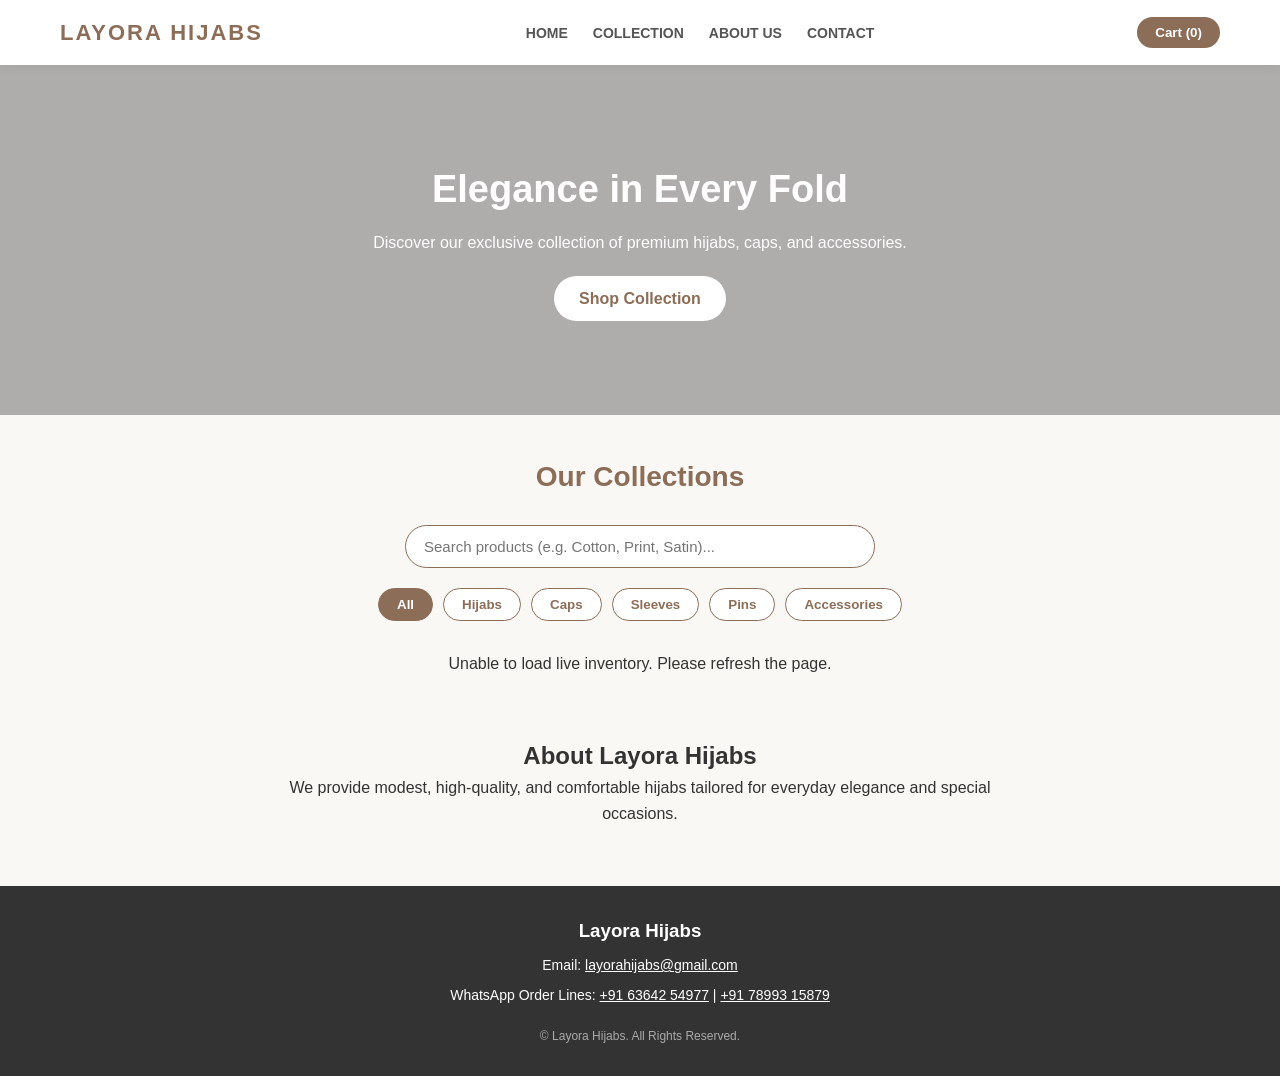
==== commit 0a6dc55b: "Update index.html" ====
--- a/index.html
+++ b/index.html
@@ -88,29 +88,37 @@
     </div>
   </footer>
 
-  <!-- Slide-out Shopping Cart Drawer & Overlay -->
-  <div id="cartOverlay" class="cart-overlay" onclick="toggleCart()"></div>
+ <!-- Slide-out Shopping Cart Drawer with Delivery Form -->
+<div id="cartOverlay" class="cart-overlay" onclick="toggleCart()"></div>
 
-  <div id="cartModal" class="cart-modal">
-    <div class="cart-content">
-      <div class="cart-header">
-        <h3>Your Bag</h3>
-        <button class="close-btn" onclick="toggleCart()">&times;</button>
+<div id="cartModal" class="cart-modal">
+  <div class="cart-content">
+    <div class="cart-header">
+      <h3>Your Bag</h3>
+      <button class="close-btn" onclick="toggleCart()">&times;</button>
+    </div>
+    
+    <ul id="cart-items" class="cart-list">
+      <!-- Cart items dynamically render here -->
+    </ul>
+    
+    <div class="cart-footer">
+      <div class="summary-row">
+        <span>Total:</span>
+        <strong id="cart-total">₹0.00</strong>
       </div>
-      
-      <ul id="cart-items" class="cart-list">
-        <!-- Cart items dynamically render here -->
-      </ul>
-      
-      <div class="cart-footer">
-        <div class="summary-row">
-          <span>Total:</span>
-          <strong id="cart-total">₹0.00</strong>
-        </div>
-        <button class="checkout-btn" onclick="checkout()">SEND ORDER VIA WHATSAPP</button>
+
+      <!-- Customer Address Fields -->
+      <div id="checkout-form" style="display: flex; flex-direction: column; gap: 8px; margin-bottom: 12px;">
+        <input type="text" id="cust-name" placeholder="Full Name *" style="padding: 8px 10px; border: 1px solid #ccc; border-radius: 4px; font-size: 13px;" required />
+        <input type="tel" id="cust-phone" placeholder="Phone Number *" style="padding: 8px 10px; border: 1px solid #ccc; border-radius: 4px; font-size: 13px;" required />
+        <textarea id="cust-address" placeholder="Delivery Address & Pincode *" rows="2" style="padding: 8px 10px; border: 1px solid #ccc; border-radius: 4px; font-size: 13px; resize: none;" required></textarea>
       </div>
+
+      <button class="checkout-btn" onclick="checkout()">SEND ORDER VIA WHATSAPP</button>
     </div>
   </div>
+</div>
 
   <!-- JavaScript File -->
   <script src="app.js"></script>
--- a/styles.css
+++ b/styles.css
@@ -1,489 +1,251 @@
-/* ==========================================================================
-   1. CORE VARIABLES & RESTART
-   ========================================================================== */
-:root {
-  --bg-main: #FAF7F2;          /* Warm neutral background */
-  --text-primary: #2C2825;     /* Deep soft black for text */
-  --text-muted: #706862;       /* Soft grey-brown for body details */
-  --accent-color: #8C6D58;     /* Elegant rose-gold / bronze tone */
-  --accent-hover: #725643;     /* Darker shade for buttons on hover */
-  --card-bg: #FFFFFF;          /* Pure white card backgrounds */
-  --border-color: #E6E0D8;     /* Light warm border */
-  --shadow-soft: 0 4px 15px rgba(0, 0, 0, 0.05);
-}
+/* Layora Hijabs - Master Stylesheet */
 
 * {
   box-sizing: border-box;
   margin: 0;
   padding: 0;
+  font-family: 'Poppins', sans-serif;
 }
 
 body {
-  font-family: 'Georgia', 'Times New Roman', serif;
-  background-color: var(--bg-main);
-  color: var(--text-primary);
+  background-color: #faf8f5;
+  color: #333333;
   line-height: 1.6;
 }
 
-a {
-  text-decoration: none;
-  color: inherit;
-}
-
-/* ==========================================================================
-   2. NAVBAR
-   ========================================================================== */
-.navbar {
-  display: flex;
-  justify-content: space-between;
-  align-items: center;
-  padding: 1.2rem 8%;
-  background-color: var(--card-bg);
-  border-bottom: 1px solid var(--border-color);
+/* Header & Navigation */
+header {
+  background-color: #ffffff;
+  box-shadow: 0 2px 10px rgba(0, 0, 0, 0.05);
   position: sticky;
   top: 0;
   z-index: 100;
 }
 
-.logo {
-  font-size: 1.4rem;
-  letter-spacing: 3px;
+.nav-container {
+  max-width: 1200px;
+  margin: 0 auto;
+  padding: 15px 20px;
+  display: flex;
+  justify-content: space-between;
+  align-items: center;
+}
+
+.logo h2 {
+  color: #8C6D58;
+  letter-spacing: 2px;
+  font-size: 22px;
   font-weight: 700;
 }
 
-.nav-links a {
-  margin: 0 15px;
-  font-family: sans-serif;
-  font-size: 0.9rem;
-  letter-spacing: 1px;
-  text-transform: uppercase;
-  color: var(--text-muted);
-  transition: color 0.2s ease;
-}
-
-.nav-links a:hover {
-  color: var(--accent-color);
+nav ul {
+  display: flex;
+  list-style: none;
+  gap: 25px;
+}
+
+nav a {
+  text-decoration: none;
+  color: #555555;
+  font-weight: 600;
+  font-size: 14px;
+  transition: color 0.3s;
+}
+
+nav a:hover {
+  color: #8C6D58;
 }
 
 .cart-btn {
-  font-family: sans-serif;
+  background-color: #8C6D58;
+  color: #ffffff;
+  border: none;
+  padding: 8px 18px;
+  border-radius: 20px;
   font-weight: 600;
-  font-size: 0.95rem;
-  cursor: pointer;
-  background: var(--bg-main);
-  padding: 8px 16px;
-  border-radius: 20px;
-  border: 1px solid var(--border-color);
-  transition: all 0.2s ease;
+  cursor: pointer;
+  transition: background-color 0.3s;
 }
 
 .cart-btn:hover {
-  background: var(--border-color);
-}
-
-/* ==========================================================================
-   3. HERO BANNER
-   ========================================================================== */
+  background-color: #6e5443;
+}
+
+/* Hero Banner */
 .hero {
-  text-align: center;
-  padding: 5rem 1.5rem;
-  background-color: #F3ECE6;
-  border-bottom: 1px solid var(--border-color);
-}
-
-.hero-content {
-  max-width: 700px;
-  margin: 0 auto;
-}
-
-.hero h1 {
-  font-size: 2.5rem;
-  font-weight: 400;
-  margin-bottom: 1rem;
-}
-
-.hero p {
-  font-size: 1.1rem;
-  color: var(--text-muted);
-  margin-bottom: 2rem;
+  background: linear-gradient(rgba(0,0,0,0.3), rgba(0,0,0,0.3)), url('https://images.unsplash.com/photo-1584917865442-de89df76afd3?auto=format&fit=crop&w=1200&q=80') center/cover;
+  height: 350px;
+  display: flex;
+  align-items: center;
+  justify-content: center;
+  text-align: center;
+  color: #ffffff;
+}
+
+.hero-text h1 {
+  font-size: 38px;
+  margin-bottom: 10px;
+}
+
+.hero-text p {
+  font-size: 16px;
+  margin-bottom: 20px;
 }
 
 .cta-btn {
   display: inline-block;
-  font-family: sans-serif;
-  background-color: var(--accent-color);
-  color: #fff;
-  padding: 12px 30px;
-  border-radius: 3px;
-  letter-spacing: 1.5px;
-  text-transform: uppercase;
-  font-size: 0.85rem;
-  transition: background 0.2s ease;
+  background-color: #ffffff;
+  color: #8C6D58;
+  padding: 10px 25px;
+  border-radius: 25px;
+  text-decoration: none;
+  font-weight: 700;
+  transition: transform 0.2s;
 }
 
 .cta-btn:hover {
-  background-color: var(--accent-hover);
-}
-
-/* ==========================================================================
-   4. STORE FEATURES
-   ========================================================================== */
-.features {
-  display: flex;
-  justify-content: space-around;
-  padding: 2.5rem 5%;
-  background: var(--card-bg);
-  border-bottom: 1px solid var(--border-color);
-  text-align: center;
-}
-
-.feature-box {
-  padding: 0 1rem;
-}
-
-.feature-box h3 {
-  font-size: 1rem;
-  margin-bottom: 0.4rem;
-  font-family: sans-serif;
-}
-
-.feature-box p {
-  font-size: 0.85rem;
-  color: var(--text-muted);
-}
-
-/* ==========================================================================
-   5. PRODUCT GRID
-   ========================================================================== */
-.shop-container {
+  transform: scale(1.05);
+}
+
+/* Shop Section & Filters */
+.shop-section {
   max-width: 1200px;
-  margin: 4rem auto;
-  padding: 0 1.5rem;
+  margin: 40px auto;
+  padding: 0 20px;
 }
 
 .section-title {
   text-align: center;
-  font-size: 2rem;
-  font-weight: 400;
-  margin-bottom: 0.3rem;
-}
-
-.section-subtitle {
-  text-align: center;
-  color: var(--text-muted);
-  margin-bottom: 3rem;
-  font-size: 0.95rem;
-}
-
+  margin-bottom: 25px;
+  color: #8C6D58;
+  font-size: 28px;
+}
+
+#category-filters {
+  display: flex;
+  justify-content: center;
+  flex-wrap: wrap;
+  gap: 10px;
+  margin-bottom: 30px;
+}
+
+.filter-btn {
+  background-color: #ffffff;
+  border: 1px solid #8C6D58;
+  color: #8C6D58;
+  padding: 8px 18px;
+  border-radius: 20px;
+  cursor: pointer;
+  font-weight: 600;
+  transition: all 0.3s;
+}
+
+.filter-btn.active, .filter-btn:hover {
+  background-color: #8C6D58;
+  color: #ffffff;
+}
+
+/* Product Cards Grid */
 .product-grid {
   display: grid;
-  grid-template-columns: repeat(auto-fit, minmax(250px, 1fr));
-  gap: 2.5rem;
+  grid-template-columns: repeat(auto-fill, minmax(240px, 1fr));
+  gap: 25px;
 }
 
 .product-card {
-  background: var(--card-bg);
-  border: 1px solid var(--border-color);
-  padding: 1.2rem;
-  position: relative;
-  border-radius: 4px;
+  background-color: #ffffff;
+  border-radius: 10px;
+  padding: 15px;
+  text-align: center;
+  box-shadow: 0 4px 12px rgba(0, 0, 0, 0.05);
   display: flex;
   flex-direction: column;
-  transition: transform 0.2s ease, box-shadow 0.2s ease;
-}
-
-.product-card:hover {
-  transform: translateY(-4px);
-  box-shadow: var(--shadow-soft);
-}
-
-.badge {
-  position: absolute;
-  top: 20px;
-  left: 20px;
-  background-color: var(--accent-color);
-  color: #fff;
-  font-family: sans-serif;
-  font-size: 0.75rem;
-  padding: 4px 10px;
-  text-transform: uppercase;
-  letter-spacing: 1px;
+  justify-content: space-between;
 }
 
 .product-card img {
   width: 100%;
-  height: 320px;
+  height: 220px;
   object-fit: cover;
-  border-radius: 2px;
-  margin-bottom: 1rem;
+  border-radius: 8px;
+  margin-bottom: 12px;
 }
 
 .product-card h3 {
-  font-size: 1.2rem;
-  font-weight: 400;
-  margin-bottom: 0.4rem;
-}
-
-.product-desc {
-  font-size: 0.85rem;
-  color: var(--text-muted);
-  flex-grow: 1;
-  margin-bottom: 0.8rem;
-}
-
-.price {
-  font-size: 1.1rem;
+  font-size: 16px;
+  margin-bottom: 6px;
+  color: #333333;
+}
+
+.product-card .price {
+  font-size: 18px;
+  font-weight: 700;
+  color: #8C6D58;
+  margin-bottom: 12px;
+}
+
+.add-to-cart-btn {
+  background-color: #333333;
+  color: #ffffff;
+  border: none;
+  padding: 10px;
+  width: 100%;
+  border-radius: 5px;
   font-weight: 600;
-  margin-bottom: 1rem;
-}
-
-.add-to-cart-btn {
-  font-family: sans-serif;
-  background-color: var(--text-primary);
-  color: white;
-  border: none;
-  padding: 12px;
-  width: 100%;
-  cursor: pointer;
-  letter-spacing: 1px;
-  text-transform: uppercase;
-  font-size: 0.8rem;
-  transition: background 0.2s ease;
+  cursor: pointer;
+  transition: background-color 0.2s;
 }
 
 .add-to-cart-btn:hover {
-  background-color: var(--accent-color);
-}
-
-/* ==========================================================================
-   6. ABOUT SECTION
-   ========================================================================== */
-.about-section {
-  background-color: #F3ECE6;
-  padding: 4rem 1.5rem;
-  text-align: center;
-  border-top: 1px solid var(--border-color);
-  border-bottom: 1px solid var(--border-color);
-}
-
-.about-content {
-  max-width: 650px;
-  margin: 0 auto;
-}
-
-.about-content h2 {
-  font-size: 1.8rem;
-  font-weight: 400;
-  margin-bottom: 1rem;
-}
-
-/* ==========================================================================
-   7. SHOPPING CART MODAL
-   ========================================================================== */
-.cart-modal {
-  display: none;
+  background-color: #555555;
+}
+
+/* Slide-out Cart Drawer & Overlay */
+.cart-overlay {
   position: fixed;
   top: 0;
   left: 0;
-  width: 100%;
-  height: 100%;
-  z-index: 1000;
-}
-
-.cart-overlay {
-  position: absolute;
-  width: 100%;
-  height: 100%;
-  background: rgba(0,0,0,0.4);
-}
-
-.cart-content {
-  position: absolute;
-  right: 0;
-  top: 0;
-  width: 100%;
-  max-width: 420px;
-  height: 100%;
-  background: var(--card-bg);
-  padding: 2rem;
-  display: flex;
-  flex-direction: column;
-}
-
-.cart-header {
-  display: flex;
-  justify-content: space-between;
-  align-items: center;
-  padding-bottom: 1rem;
-  border-bottom: 1px solid var(--border-color);
-}
-
-.close-btn {
-  font-size: 1.8rem;
-  cursor: pointer;
-}
-
-.cart-items-list {
-  list-style: none;
-  flex-grow: 1;
-  overflow-y: auto;
-  margin: 1.5rem 0;
-}
-
-.cart-items-list li {
-  display: flex;
-  justify-content: space-between;
-  padding: 10px 0;
-  border-bottom: 1px dashed var(--border-color);
-  font-size: 0.95rem;
-}
-
-.cart-summary {
-  border-top: 1px solid var(--border-color);
-  padding-top: 1rem;
-}
-
-.summary-line {
-  display: flex;
-  justify-content: space-between;
-  margin-bottom: 0.5rem;
-  font-size: 0.95rem;
-}
-
-.total-line {
-  font-size: 1.1rem;
-  margin-top: 1rem;
-}
-
-.checkout-btn {
-  font-family: sans-serif;
-  width: 100%;
-  padding: 14px;
-  background-color: var(--accent-color);
-  color: white;
-  border: none;
-  margin-top: 1rem;
-  cursor: pointer;
-  letter-spacing: 1px;
-  text-transform: uppercase;
-}
-
-/* ==========================================================================
-   8. FOOTER
-   ========================================================================== */
-.footer {
-  background-color: var(--text-primary);
-  color: #fff;
-  padding: 3rem 8% 1.5rem;
-  font-family: sans-serif;
-}
-
-.footer-content {
-  display: grid;
-  grid-template-columns: repeat(auto-fit, minmax(200px, 1fr));
-  gap: 2rem;
-  margin-bottom: 2rem;
-}
-
-.footer-brand p {
-  color: #bbb;
-  font-size: 0.85rem;
-  margin-top: 0.5rem;
-}
-
-.footer-links a {
-  display: block;
-  color: #bbb;
-  font-size: 0.85rem;
-  margin-top: 0.4rem;
-}
-
-.footer-contact p {
-  color: #bbb;
-  font-size: 0.85rem;
-  margin-top: 0.4rem;
-}
-
-.footer-bottom {
-  text-align: center;
-  border-top: 1px solid #444;
-  padding-top: 1.5rem;
-  font-size: 0.8rem;
-  color: #888;
-}
-
-/* ==========================================================================
-   9. RESPONSIVE FOR SMARTPHONES
-   ========================================================================== */
-@media (max-width: 768px) {
-  .navbar {
-    flex-direction: column;
-    gap: 12px;
-    padding: 1rem;
-  }
-  
-  .hero h1 {
-    font-size: 1.8rem;
-  }
-
-  .features {
-    flex-direction: column;
-    gap: 1.5rem;
-  }
-}
-/* Category Filter Buttons Styling */
-#category-filters {
-  display: flex;
-  gap: 12px;
-  justify-content: center;
-  flex-wrap: wrap;
-  margin: 20px 0 30px;
-}
-
-.filter-btn {
-  padding: 10px 22px;
-  border: 1px solid #8C6D58;
-  background-color: #ffffff;
-  color: #8C6D58;
-  border-radius: 25px;
-  font-size: 14px;
-  font-weight: 600;
-  cursor: pointer;
+  width: 100vw;
+  height: 100vh;
+  background: rgba(0, 0, 0, 0.5);
+  opacity: 0;
+  visibility: hidden;
   transition: all 0.3s ease;
-}
-
-.filter-btn:hover {
-  background-color: #8C6D58;
-  color: #ffffff;
-}
-
-.filter-btn.active {
-  background-color: #8C6D58;
-  color: #ffffff;
-  box-shadow: 0 4px 10px rgba(140, 109, 88, 0.3);
-}
-/* Cart Modal Styles */
+  z-index: 999;
+}
+
+.cart-overlay.active {
+  opacity: 1;
+  visibility: visible;
+}
+
 .cart-modal {
   position: fixed;
   top: 0;
   right: -100%;
   width: 100%;
   max-width: 380px;
-  height: 100%;
-  background-color: #ffffff;
-  box-shadow: -4px 0 15px rgba(0, 0, 0, 0.15);
-  transition: right 0.3s ease;
+  height: 100vh;
+  background-color: #ffffff;
+  box-shadow: -4px 0 15px rgba(0, 0, 0, 0.2);
+  transition: right 0.3s cubic-bezier(0.4, 0, 0.2, 1);
   z-index: 1000;
-  display: flex;
-  flex-direction: column;
+  visibility: hidden;
 }
 
 .cart-modal.active {
   right: 0;
+  visibility: visible;
+}
+
+.cart-content {
+  display: flex;
+  flex-direction: column;
+  height: 100%;
 }
 
 .cart-header {
-  padding: 20px;
+  padding: 18px 20px;
   background-color: #8C6D58;
   color: #ffffff;
   display: flex;
@@ -500,8 +262,9 @@
   background: none;
   border: none;
   color: #ffffff;
-  font-size: 24px;
-  cursor: pointer;
+  font-size: 28px;
+  cursor: pointer;
+  line-height: 1;
 }
 
 .cart-list {
@@ -532,12 +295,50 @@
   color: #ffffff;
   border: none;
   border-radius: 6px;
-  font-size: 16px;
+  font-size: 14px;
   font-weight: bold;
   cursor: pointer;
-  transition: background-color 0.2s ease;
+  transition: background-color 0.2s;
 }
 
 .checkout-btn:hover {
   background-color: #1ebc57;
 }
+
+/* About & Footer */
+.about-section {
+  max-width: 800px;
+  margin: 60px auto;
+  text-align: center;
+  padding: 0 20px;
+}
+
+footer {
+  background-color: #333333;
+  color: #ffffff;
+  text-align: center;
+  padding: 30px 20px;
+  margin-top: 60px;
+}
+
+footer p {
+  margin-top: 8px;
+  font-size: 14px;
+}
+
+.copyright {
+  margin-top: 20px;
+  color: #aaa;
+  font-size: 12px;
+}
+
+/* Mobile Responsive */
+@media (max-width: 768px) {
+  .nav-container {
+    flex-direction: column;
+    gap: 12px;
+  }
+  nav ul {
+    gap: 15px;
+  }
+}
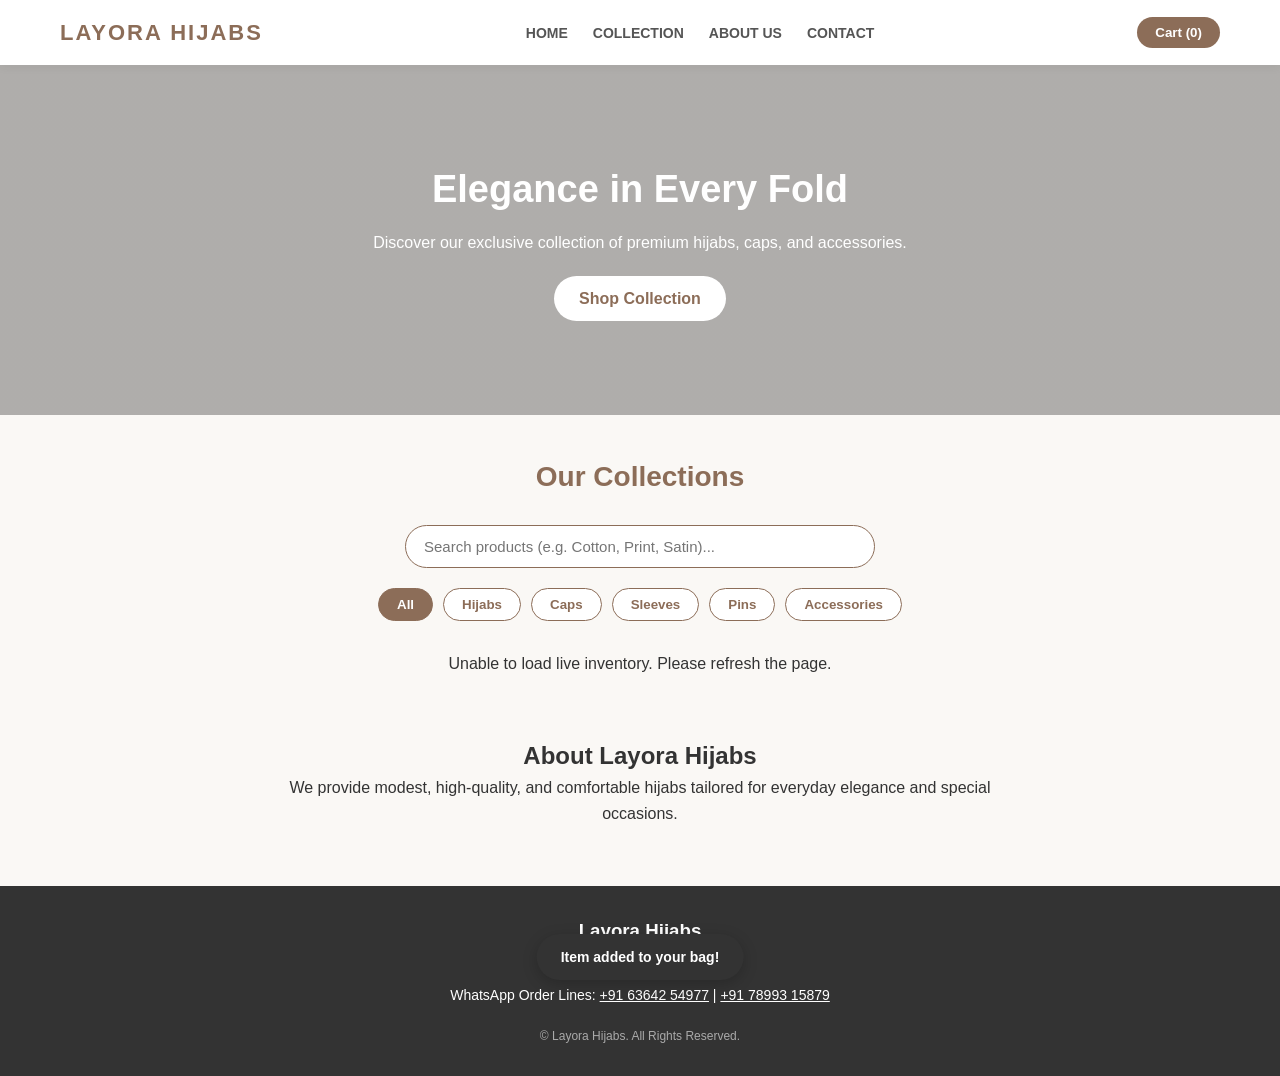
==== commit 45a0e5eb: "Update index.html" ====
--- a/index.html
+++ b/index.html
@@ -122,5 +122,7 @@
 
   <!-- JavaScript File -->
   <script src="app.js"></script>
+  <!-- Notification Toast -->
+<div id="toast-notification">Item added to your bag!</div>
 </body>
 </html>
--- a/styles.css
+++ b/styles.css
@@ -342,3 +342,24 @@
     gap: 15px;
   }
 }
+/* Toast Notification */
+#toast-notification {
+  position: fixed;
+  bottom: 20px;
+  left: 50%;
+  transform: translateX(-50%) translateY(100px);
+  background-color: #333333;
+  color: #ffffff;
+  padding: 12px 24px;
+  border-radius: 25px;
+  font-size: 14px;
+  font-weight: 600;
+  box-shadow: 0 4px 15px rgba(0,0,0,0.2);
+  transition: transform 0.3s cubic-bezier(0.175, 0.885, 0.32, 1.275);
+  z-index: 2000;
+  pointer-events: none;
+}
+
+#toast-notification.show {
+  transform: translateX(-50%) translateY(0);
+}
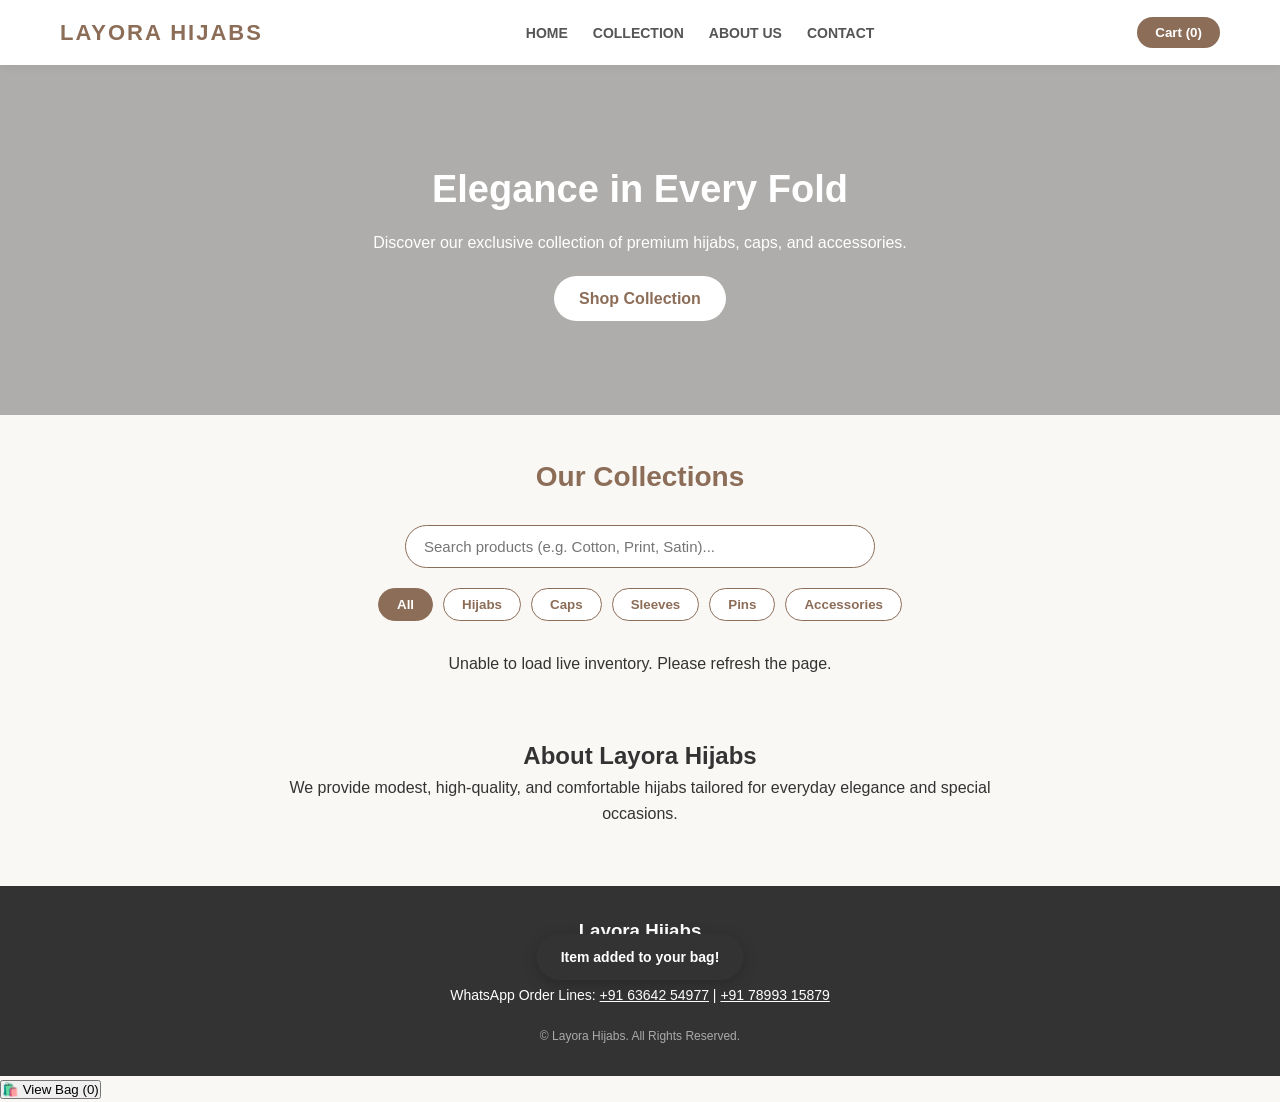
==== commit b95b0221: "Update index.html" ====
--- a/index.html
+++ b/index.html
@@ -42,16 +42,21 @@
   <section id="shop" class="shop-section">
     <h2 class="section-title">Our Collections</h2>
 
-    <!-- Live Search Input -->
-    <div style="max-width: 500px; margin: 0 auto 20px; padding: 0 15px;">
-      <input 
-        type="text" 
-        id="search-input" 
-        placeholder="Search products (e.g. Cotton, Print, Satin)..." 
-        oninput="searchProducts()"
-        style="width: 100%; padding: 12px 18px; border: 1px solid #8C6D58; border-radius: 25px; font-size: 15px; outline: none; box-sizing: border-box;"
-      />
-    </div>
+    <!-- Live Search Input with Clear Button -->
+<div style="max-width: 500px; margin: 0 auto 20px; padding: 0 15px; position: relative;">
+  <input 
+    type="text" 
+    id="search-input" 
+    placeholder="Search products (e.g. Cotton, Print, Satin)..." 
+    oninput="handleSearchInput()"
+    style="width: 100%; padding: 12px 40px 12px 18px; border: 1px solid #8C6D58; border-radius: 25px; font-size: 15px; outline: none; box-sizing: border-box;"
+  />
+  <span 
+    id="clear-search-btn" 
+    onclick="clearSearch()" 
+    style="position: absolute; right: 30px; top: 50%; transform: translateY(-50%); cursor: pointer; color: #888; font-weight: bold; display: none;"
+  >✕</span>
+</div>
 
     <!-- Category Filter Buttons -->
     <div id="category-filters">
@@ -124,5 +129,11 @@
   <script src="app.js"></script>
   <!-- Notification Toast -->
 <div id="toast-notification">Item added to your bag!</div>
+  <!-- Sticky Mobile Floating Bar -->
+<div class="mobile-bottom-bar">
+<button class="mobile-cart-btn" onclick="toggleCart()">
+    🛍️ View Bag (<span id="mobile-cart-count">0</span>)
+  </button>
+</div>
 </body>
 </html>
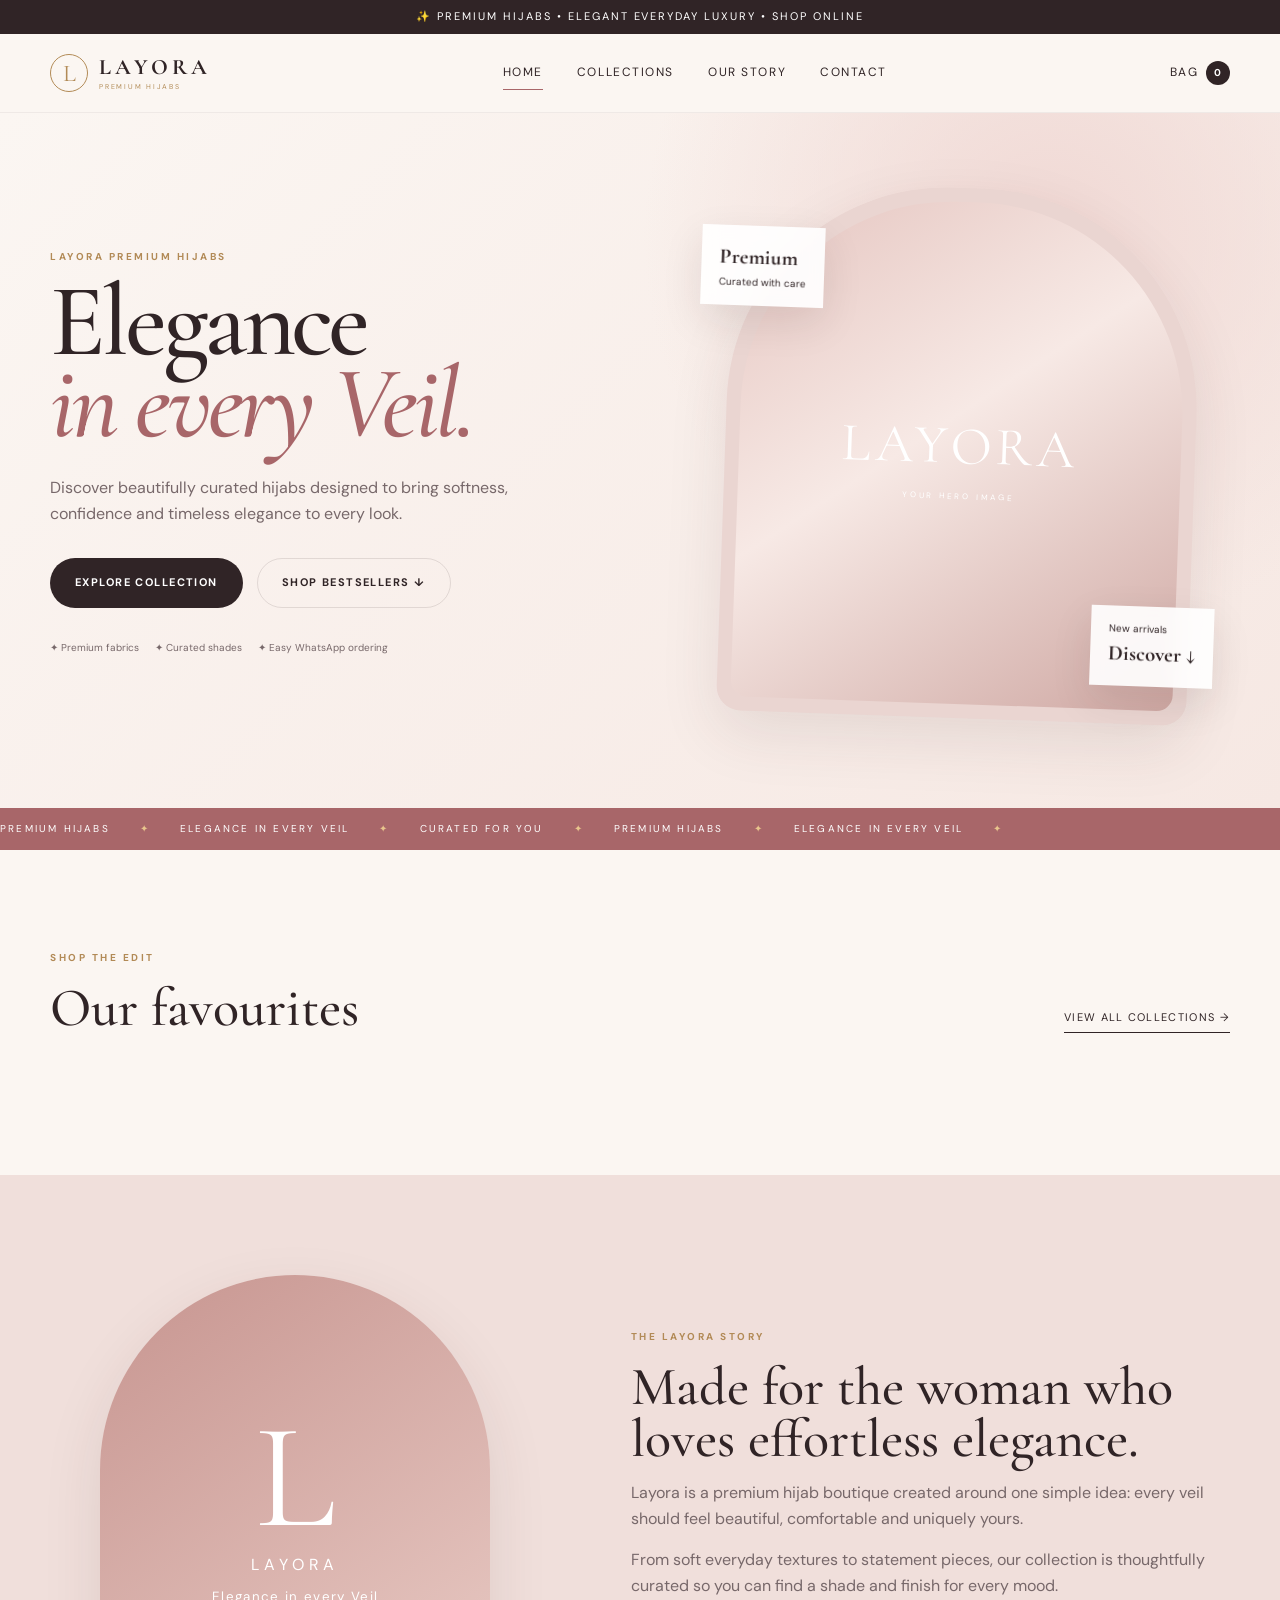
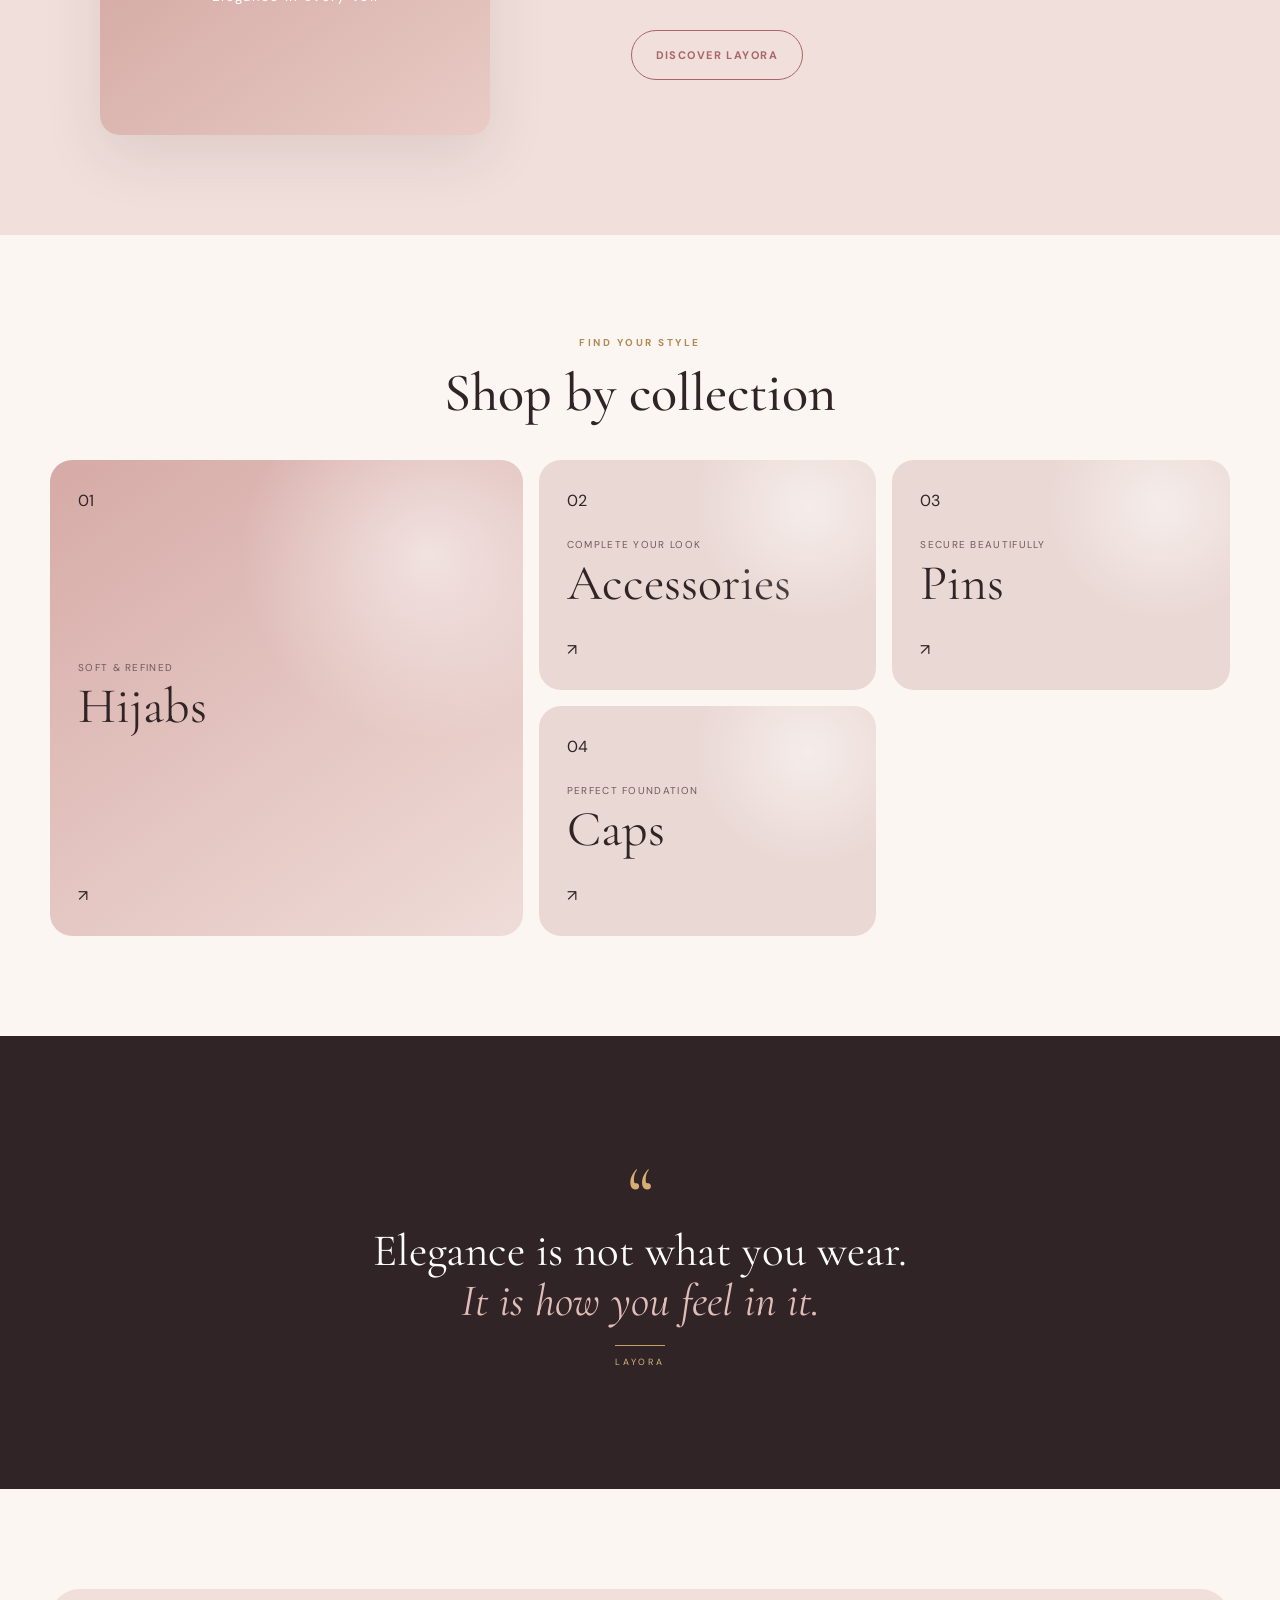
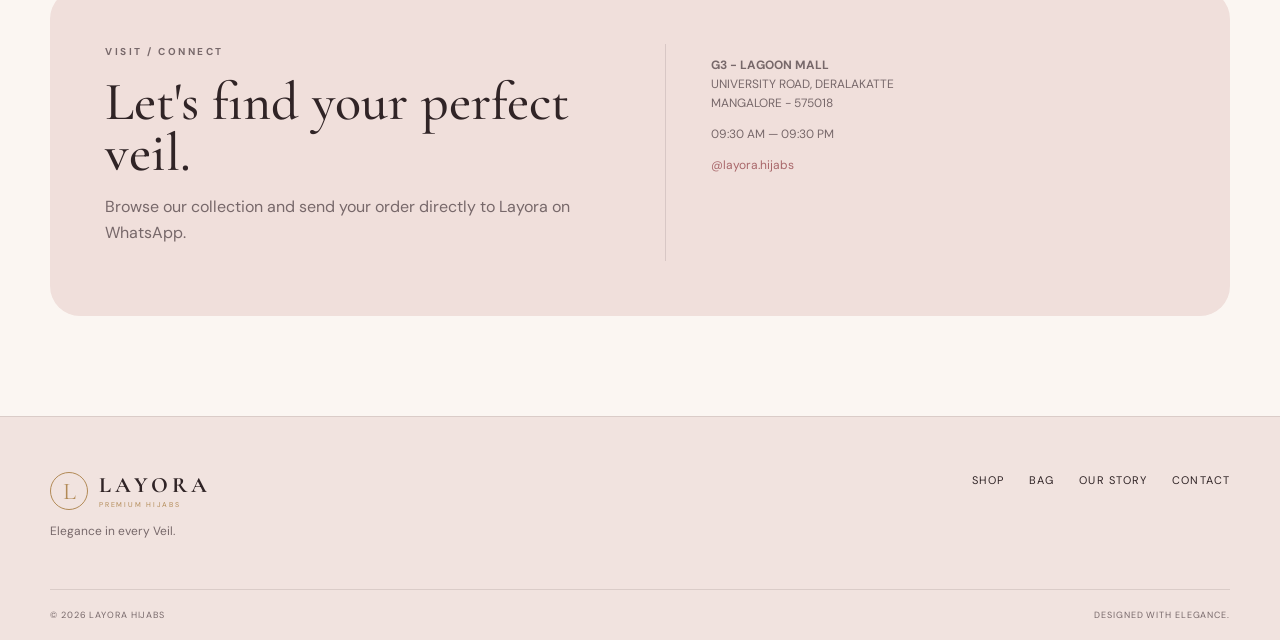
==== commit be1ea661: "Add files via upload" ====
--- a/index.html
+++ b/index.html
@@ -1,139 +1 @@
-<!DOCTYPE html>
-<html lang="en">
-<head>
-  <meta charset="UTF-8">
-  <meta name="viewport" content="width=device-width, initial-scale=1.0">
-  <title>Layora Hijabs - Online Store</title>
-  <link rel="stylesheet" href="styles.css">
-  <link href="https://fonts.googleapis.com/css2?family=Poppins:wght@300;400;600;700&display=swap" rel="stylesheet">
-</head>
-<body>
-
-  <!-- Navigation Bar -->
-  <header>
-    <div class="nav-container">
-      <div class="logo">
-        <h2>LAYORA HIJABS</h2>
-      </div>
-      <nav>
-        <ul>
-          <li><a href="#home">HOME</a></li>
-          <li><a href="#shop">COLLECTION</a></li>
-          <li><a href="#about">ABOUT US</a></li>
-          <li><a href="#contact">CONTACT</a></li>
-        </ul>
-      </nav>
-      <button class="cart-btn" onclick="toggleCart()">
-        Cart (<span id="cart-count">0</span>)
-      </button>
-    </div>
-  </header>
-
-  <!-- Hero Section -->
-  <section id="home" class="hero">
-    <div class="hero-text">
-      <h1>Elegance in Every Fold</h1>
-      <p>Discover our exclusive collection of premium hijabs, caps, and accessories.</p>
-      <a href="#shop" class="cta-btn">Shop Collection</a>
-    </div>
-  </section>
-
-  <!-- Main Store Section -->
-  <section id="shop" class="shop-section">
-    <h2 class="section-title">Our Collections</h2>
-
-    <!-- Live Search Input with Clear Button -->
-<div style="max-width: 500px; margin: 0 auto 20px; padding: 0 15px; position: relative;">
-  <input 
-    type="text" 
-    id="search-input" 
-    placeholder="Search products (e.g. Cotton, Print, Satin)..." 
-    oninput="handleSearchInput()"
-    style="width: 100%; padding: 12px 40px 12px 18px; border: 1px solid #8C6D58; border-radius: 25px; font-size: 15px; outline: none; box-sizing: border-box;"
-  />
-  <span 
-    id="clear-search-btn" 
-    onclick="clearSearch()" 
-    style="position: absolute; right: 30px; top: 50%; transform: translateY(-50%); cursor: pointer; color: #888; font-weight: bold; display: none;"
-  >✕</span>
-</div>
-
-    <!-- Category Filter Buttons -->
-    <div id="category-filters">
-      <button class="filter-btn active" onclick="filterProducts('All')">All</button>
-      <button class="filter-btn" onclick="filterProducts('Hijabs')">Hijabs</button>
-      <button class="filter-btn" onclick="filterProducts('Caps')">Caps</button>
-      <button class="filter-btn" onclick="filterProducts('Sleeves')">Sleeves</button>
-      <button class="filter-btn" onclick="filterProducts('Pins')">Pins</button>
-      <button class="filter-btn" onclick="filterProducts('Accessories')">Accessories</button>
-    </div>
-
-    <!-- Dynamic Product Display Grid -->
-    <div id="product-grid" class="product-grid">
-      <p style="text-align: center; grid-column: 1/-1;">Loading collection...</p>
-    </div>
-  </section>
-
-  <!-- About Section -->
-  <section id="about" class="about-section">
-    <h2>About Layora Hijabs</h2>
-    <p>We provide modest, high-quality, and comfortable hijabs tailored for everyday elegance and special occasions.</p>
-  </section>
-
-  <!-- Footer Section -->
-  <footer id="contact">
-    <div class="footer-container">
-      <h3>Layora Hijabs</h3>
-      <p>Email: <a href="mailto:layorahijabs@gmail.com" style="color: #fff;">layorahijabs@gmail.com</a></p>
-      <p>WhatsApp Order Lines: 
-        <a href="https://wa.me/916364254977" target="_blank" style="color: #fff;">+91 63642 54977</a> | 
-        <a href="https://wa.me/917899315879" target="_blank" style="color: #fff;">+91 78993 15879</a>
-      </p>
-      <p class="copyright">&copy; Layora Hijabs. All Rights Reserved.</p>
-    </div>
-  </footer>
-
- <!-- Slide-out Shopping Cart Drawer with Delivery Form -->
-<div id="cartOverlay" class="cart-overlay" onclick="toggleCart()"></div>
-
-<div id="cartModal" class="cart-modal">
-  <div class="cart-content">
-    <div class="cart-header">
-      <h3>Your Bag</h3>
-      <button class="close-btn" onclick="toggleCart()">&times;</button>
-    </div>
-    
-    <ul id="cart-items" class="cart-list">
-      <!-- Cart items dynamically render here -->
-    </ul>
-    
-    <div class="cart-footer">
-      <div class="summary-row">
-        <span>Total:</span>
-        <strong id="cart-total">₹0.00</strong>
-      </div>
-
-      <!-- Customer Address Fields -->
-      <div id="checkout-form" style="display: flex; flex-direction: column; gap: 8px; margin-bottom: 12px;">
-        <input type="text" id="cust-name" placeholder="Full Name *" style="padding: 8px 10px; border: 1px solid #ccc; border-radius: 4px; font-size: 13px;" required />
-        <input type="tel" id="cust-phone" placeholder="Phone Number *" style="padding: 8px 10px; border: 1px solid #ccc; border-radius: 4px; font-size: 13px;" required />
-        <textarea id="cust-address" placeholder="Delivery Address & Pincode *" rows="2" style="padding: 8px 10px; border: 1px solid #ccc; border-radius: 4px; font-size: 13px; resize: none;" required></textarea>
-      </div>
-
-      <button class="checkout-btn" onclick="checkout()">SEND ORDER VIA WHATSAPP</button>
-    </div>
-  </div>
-</div>
-
-  <!-- JavaScript File -->
-  <script src="app.js"></script>
-  <!-- Notification Toast -->
-<div id="toast-notification">Item added to your bag!</div>
-  <!-- Sticky Mobile Floating Bar -->
-<div class="mobile-bottom-bar">
-<button class="mobile-cart-btn" onclick="toggleCart()">
-    🛍️ View Bag (<span id="mobile-cart-count">0</span>)
-  </button>
-</div>
-</body>
-</html>
+<!doctype html><html lang="en"><head><meta charset="utf-8"><meta name="viewport" content="width=device-width,initial-scale=1"><meta name="description" content="Layora Premium Hijabs — Elegance in every Veil."><title>Layora Hijabs | Elegance in every Veil</title><link rel="stylesheet" href="style.css"></head><body><header class="site-header"><div class="announcement-bar">✨ Premium Hijabs • Elegant Everyday Luxury • Shop Online</div><nav class="navbar container"><a class="brand" href="index.html"><span class="brand-mark">L</span><span class="brand-copy"><strong>LAYORA</strong><small>PREMIUM HIJABS</small></span></a><button class="nav-toggle"><span></span><span></span><span></span></button><div class="nav-links"><a class="active" href="index.html">Home</a><a href="collections.html">Collections</a><a href="#about">Our Story</a><a href="#contact">Contact</a></div><a class="header-cart" href="cart.html">Bag <b id="headerCartCount">0</b></a></nav></header><main><section class="hero-section"><div class="container hero-grid"><div class="hero-copy reveal"><p class="eyebrow">LAYORA PREMIUM HIJABS</p><h1>Elegance<br><em>in every Veil.</em></h1><p class="hero-text">Discover beautifully curated hijabs designed to bring softness, confidence and timeless elegance to every look.</p><div class="hero-actions"><a class="btn btn-primary" href="collections.html">Explore Collection</a><a class="btn btn-ghost" href="#featured">Shop Bestsellers ↓</a></div><div class="hero-trust"><span>✦ Premium fabrics</span><span>✦ Curated shades</span><span>✦ Easy WhatsApp ordering</span></div></div><div class="hero-visual reveal reveal-delay"><div class="hero-frame"><div class="hero-image-placeholder"><span>LAYORA</span><small>YOUR HERO IMAGE</small></div><div class="floating-card floating-card-top"><strong>Premium</strong><span>Curated with care</span></div><div class="floating-card floating-card-bottom"><span>New arrivals</span><strong>Discover ↓</strong></div></div></div></div></section><section class="marquee-strip"><div class="marquee-track"><span>PREMIUM HIJABS</span><i>✦</i><span>ELEGANCE IN EVERY VEIL</span><i>✦</i><span>CURATED FOR YOU</span><i>✦</i><span>PREMIUM HIJABS</span><i>✦</i><span>ELEGANCE IN EVERY VEIL</span><i>✦</i></div></section><section class="section" id="featured"><div class="container"><div class="section-heading"><div><p class="eyebrow">SHOP THE EDIT</p><h2>Our favourites</h2></div><a class="text-link" href="collections.html">View all collections →</a></div><div class="product-grid" id="featuredProducts"></div></div></section><section class="story-section" id="about"><div class="container story-grid"><div class="story-visual reveal"><div class="story-card"><span class="story-letter">L</span><p>LAYORA</p><small>Elegance in every Veil</small></div></div><div class="story-copy reveal"><p class="eyebrow">THE LAYORA STORY</p><h2>Made for the woman who loves effortless elegance.</h2><p>Layora is a premium hijab boutique created around one simple idea: every veil should feel beautiful, comfortable and uniquely yours.</p><p>From soft everyday textures to statement pieces, our collection is thoughtfully curated so you can find a shade and finish for every mood.</p><a class="btn btn-outline" href="collections.html">Discover Layora</a></div></div></section><section class="section"><div class="container"><div class="section-heading centered"><p class="eyebrow">FIND YOUR STYLE</p><h2>Shop by collection</h2></div><div class="category-grid"><a class="category-card category-card-large" href="collections.html?category=hijab"><span>01</span><div><p>Soft & refined</p><h3>Hijabs</h3></div><span>↗</span></a><a class="category-card" href="collections.html?category=accessories"><span>02</span><div><p>Complete your look</p><h3>Accessories</h3></div><span>↗</span></a><a class="category-card" href="collections.html?category=pins"><span>03</span><div><p>Secure beautifully</p><h3>Pins</h3></div><span>↗</span></a><a class="category-card" href="collections.html?category=caps"><span>04</span><div><p>Perfect foundation</p><h3>Caps</h3></div><span>↗</span></a></div></div></section><section class="quote-section"><div class="container quote-inner"><span class="quote-mark">“</span><blockquote>Elegance is not what you wear.<br><em>It is how you feel in it.</em></blockquote><span class="quote-line"></span><p>LAYORA</p></div></section><section class="section" id="contact"><div class="container contact-card"><div><p class="eyebrow">VISIT / CONNECT</p><h2>Let's find your perfect veil.</h2><p>Browse our collection and send your order directly to Layora on WhatsApp.</p></div><div class="contact-details"><p><strong>G3 - LAGOON MALL</strong><br>UNIVERSITY ROAD, DERALAKATTE<br>MANGALORE - 575018</p><p>09:30 AM — 09:30 PM</p><a href="https://instagram.com/layora.hijabs" target="_blank">@layora.hijabs</a></div></div></section></main><footer class="site-footer"><div class="container footer-main"><div class="footer-brand"><div class="brand"><span class="brand-mark">L</span><span class="brand-copy"><strong>LAYORA</strong><small>PREMIUM HIJABS</small></span></div><p>Elegance in every Veil.</p></div><div class="footer-links"><a href="collections.html">Shop</a><a href="cart.html">Bag</a><a href="#about">Our Story</a><a href="#contact">Contact</a></div></div><div class="container footer-bottom"><span>© <span id="currentYear">2026</span> Layora Hijabs</span><span>Designed with elegance.</span></div></footer><script src="products.js"></script><script src="script.js"></script></body></html>
--- a/style.css
+++ b/style.css
@@ -0,0 +1,32 @@
+@import url('https://fonts.googleapis.com/css2?family=Cormorant+Garamond:wght@400;500;600;700&family=DM+Sans:wght@400;500;600;700&display=swap');
+
+:root{
+ --cream:#fbf6f2;--blush:#f5e4df;--rose:#d9a7a2;--rose-deep:#a86669;--gold:#b28a56;
+ --ink:#302426;--muted:#77686a;--white:#fff;--line:rgba(48,36,38,.12);
+ --shadow:0 22px 60px rgba(66,40,42,.10);--radius:24px;
+}
+*{box-sizing:border-box}html{scroll-behavior:smooth}body{margin:0;background:var(--cream);color:var(--ink);font-family:"DM Sans",sans-serif;line-height:1.6}
+a{color:inherit;text-decoration:none}button,input,textarea,select{font:inherit}button{cursor:pointer}
+.container{width:min(1180px,calc(100% - 40px));margin:auto}.announcement-bar{background:var(--ink);color:#fff;text-align:center;padding:8px 12px;font-size:11px;letter-spacing:.18em;text-transform:uppercase}
+.site-header{position:sticky;top:0;z-index:50;background:rgba(251,246,242,.88);backdrop-filter:blur(18px);border-bottom:1px solid rgba(48,36,38,.06)}
+.navbar{height:78px;display:flex;align-items:center;justify-content:space-between;gap:30px}.brand{display:flex;align-items:center;gap:11px;min-width:170px}.brand-mark{width:38px;height:38px;border:1px solid var(--gold);border-radius:50%;display:grid;place-items:center;font-family:"Cormorant Garamond";font-size:24px;color:var(--gold)}.brand-copy{display:flex;flex-direction:column;line-height:1}.brand-copy strong{font-family:"Cormorant Garamond";font-size:22px;letter-spacing:.18em}.brand-copy small{font-size:7px;letter-spacing:.25em;margin-top:5px;color:var(--gold)}
+.nav-links{display:flex;gap:34px;font-size:12px;text-transform:uppercase;letter-spacing:.13em}.nav-links a{position:relative;padding:8px 0}.nav-links a:after{content:"";position:absolute;left:0;bottom:0;width:0;height:1px;background:var(--rose-deep);transition:.3s}.nav-links a:hover:after,.nav-links a.active:after{width:100%}
+.header-cart{display:flex;align-items:center;gap:8px;font-size:12px;text-transform:uppercase;letter-spacing:.12em}.header-cart b{display:grid;place-items:center;width:24px;height:24px;border-radius:50%;background:var(--ink);color:#fff;font-size:10px}
+.nav-toggle{display:none;background:none;border:0;padding:8px}.nav-toggle span{display:block;width:24px;height:1px;background:var(--ink);margin:5px}
+.hero-section{position:relative;min-height:650px;overflow:hidden;padding:75px 0 90px;background:radial-gradient(circle at 82% 18%,#f0d8d4 0,transparent 34%),linear-gradient(135deg,#fbf6f2,#f6e8e3)}
+.hero-grid{display:grid;grid-template-columns:1fr .95fr;align-items:center;gap:70px}.eyebrow{font-size:10px;letter-spacing:.25em;text-transform:uppercase;color:var(--gold);font-weight:700;margin:0 0 16px}.hero-copy h1,.page-hero h1{font-family:"Cormorant Garamond";font-weight:500;font-size:clamp(65px,8vw,112px);line-height:.8;margin:0 0 30px;letter-spacing:-.04em}.hero-copy h1 em,.page-hero h1 em{color:var(--rose-deep);font-style:italic}.hero-text{max-width:520px;color:var(--muted);font-size:16px}.hero-actions{display:flex;gap:14px;margin:32px 0}.btn{display:inline-flex;align-items:center;justify-content:center;gap:12px;min-height:50px;padding:0 24px;border:1px solid transparent;border-radius:999px;font-size:11px;text-transform:uppercase;letter-spacing:.13em;font-weight:700;transition:.3s;position:relative;overflow:hidden}.btn:hover{transform:translateY(-2px);box-shadow:0 12px 28px rgba(80,45,48,.12)}.btn-primary{background:var(--ink);color:#fff}.btn-ghost{border-color:var(--line)}.btn-outline{border-color:var(--rose-deep);color:var(--rose-deep)}.btn-whatsapp{background:#1d8b57;color:#fff}.btn-wide{width:100%}.hero-trust{display:flex;flex-wrap:wrap;gap:16px;color:var(--muted);font-size:10px}.hero-visual{display:flex;justify-content:center}.hero-frame{width:min(470px,100%);height:530px;background:#ead5d1;border-radius:220px 220px 24px 24px;position:relative;padding:14px;box-shadow:var(--shadow);transform:rotate(2deg)}.hero-image-placeholder,.detail-image-placeholder{height:100%;width:100%;border-radius:210px 210px 16px 16px;background:linear-gradient(145deg,#e5c5c0,#f7e9e5 45%,#cfa8a3);display:flex;flex-direction:column;align-items:center;justify-content:center;color:#fff;letter-spacing:.28em}.hero-image-placeholder span,.detail-image-placeholder span{font-family:"Cormorant Garamond";font-size:54px}.hero-image-placeholder small,.detail-image-placeholder small{font-size:8px;letter-spacing:.35em}.floating-card{position:absolute;background:rgba(255,255,255,.9);backdrop-filter:blur(10px);padding:15px 18px;display:flex;flex-direction:column;box-shadow:0 15px 40px rgba(50,30,30,.1);font-size:10px}.floating-card strong{font-family:"Cormorant Garamond";font-size:21px}.floating-card-top{top:45px;left:-30px}.floating-card-bottom{bottom:38px;right:-25px}
+.marquee-strip{overflow:hidden;background:var(--rose-deep);color:#fff;padding:13px 0}.marquee-track{width:max-content;display:flex;gap:30px;align-items:center;animation:marquee 25s linear infinite;font-size:10px;letter-spacing:.22em}.marquee-track i{font-style:normal;color:#e8c58d}@keyframes marquee{to{transform:translateX(-50%)}}
+.section{padding:100px 0}.section-heading{display:flex;align-items:end;justify-content:space-between;gap:25px;margin-bottom:42px}.section-heading h2,.story-copy h2,.contact-card h2,.cart-summary h2,.checkout-summary h2{font-family:"Cormorant Garamond";font-size:54px;line-height:.95;font-weight:500;margin:0}.centered{display:block;text-align:center}
+.text-link{font-size:11px;text-transform:uppercase;letter-spacing:.12em;border-bottom:1px solid var(--ink);padding-bottom:5px}
+.product-grid{display:grid;grid-template-columns:repeat(4,1fr);gap:24px}.product-card{position:relative;min-width:0}.product-media{aspect-ratio:4/5;border-radius:18px;background:#ead8d4;position:relative;overflow:hidden;margin-bottom:16px}.product-image{width:100%;height:100%;object-fit:cover;display:block;transition:transform .6s}.product-card:hover .product-image{transform:scale(1.04)}.product-placeholder{height:100%;display:grid;place-items:center;background:linear-gradient(145deg,#e7cfca,#f8ece8);color:#fff;font-family:"Cormorant Garamond";font-size:35px}.product-placeholder small{display:block;font:8px "DM Sans";letter-spacing:.3em}.product-badge{position:absolute;top:12px;left:12px;background:#fff;padding:6px 9px;border-radius:20px;font-size:8px;letter-spacing:.12em;text-transform:uppercase}.quick-add{position:absolute;right:12px;bottom:12px;width:42px;height:42px;border:0;border-radius:50%;background:#fff;color:var(--ink);box-shadow:0 8px 25px #0001;opacity:0;transform:translateY(8px);transition:.3s}.product-card:hover .quick-add{opacity:1;transform:none}.product-meta{display:flex;justify-content:space-between;gap:10px}.product-meta h3{font-family:"Cormorant Garamond";font-size:21px;font-weight:600;margin:0}.product-meta p{font-size:10px;color:var(--muted);margin:5px 0}.product-price{font-size:13px;font-weight:700;white-space:nowrap}.story-section{background:#f0dfdb;padding:100px 0}.story-grid{display:grid;grid-template-columns:.9fr 1.1fr;gap:90px;align-items:center}.story-visual{display:flex;justify-content:center}.story-card{width:390px;height:460px;background:linear-gradient(145deg,#c79590,#e9cbc5);border-radius:200px 200px 20px 20px;display:flex;flex-direction:column;align-items:center;justify-content:center;color:#fff;box-shadow:var(--shadow)}.story-letter{font:150px "Cormorant Garamond";line-height:1}.story-card p{letter-spacing:.3em;margin:0}.story-card small{letter-spacing:.1em;margin-top:8px}.story-copy p:not(.eyebrow){color:var(--muted);max-width:600px}.story-copy .btn{margin-top:16px}
+.category-grid{display:grid;grid-template-columns:1.4fr 1fr 1fr;grid-template-rows:230px 230px;gap:16px}.category-card{background:#ead8d4;border-radius:22px;padding:28px;display:flex;flex-direction:column;justify-content:space-between;position:relative;overflow:hidden;transition:.4s}.category-card:hover{transform:translateY(-5px);box-shadow:var(--shadow)}.category-card:before{content:"";position:absolute;inset:0;background:radial-gradient(circle at 80% 20%,#fff8,transparent 35%)}.category-card-large{grid-row:span 2;background:linear-gradient(145deg,#d6aaa6,#efdcd8)}.category-number{font-size:9px;letter-spacing:.18em}.category-card p{font-size:10px;text-transform:uppercase;letter-spacing:.13em;margin:0;color:#70595a}.category-card h3{font:50px "Cormorant Garamond";margin:0}.category-arrow{position:absolute;right:25px;bottom:25px;font-size:25px}
+.quote-section{padding:110px 0;background:var(--ink);color:#fff;text-align:center}.quote-inner{display:flex;flex-direction:column;align-items:center}.quote-mark{font:80px "Cormorant Garamond";height:60px;color:#d6ad72}.quote-inner blockquote{font:45px "Cormorant Garamond";line-height:1.1;margin:20px 0}.quote-inner blockquote em{color:#e1bcb8}.quote-line{width:50px;height:1px;background:#c6a064}.quote-inner p{font-size:9px;letter-spacing:.3em;color:#d7b981}
+.contact-card{background:#f0dfdb;border-radius:30px;padding:55px;display:grid;grid-template-columns:1fr 1fr;gap:50px}.contact-card p{color:var(--muted)}.contact-details{border-left:1px solid var(--line);padding-left:45px;font-size:12px}.contact-details a{color:var(--rose-deep)}
+.site-footer{background:#f1e3df;border-top:1px solid var(--line)}.footer-main{padding:55px 0 35px;display:flex;justify-content:space-between;gap:40px}.footer-brand p{color:var(--muted);font-size:12px}.footer-links{display:flex;gap:25px;font-size:11px;text-transform:uppercase;letter-spacing:.1em}.footer-bottom{border-top:1px solid var(--line);padding:18px 0;display:flex;justify-content:space-between;font-size:9px;color:var(--muted);text-transform:uppercase;letter-spacing:.1em}
+.page-hero{padding:110px 0 85px;background:linear-gradient(135deg,#f4e2de,#fbf6f2);text-align:center}.page-hero h1{font-size:clamp(60px,8vw,105px)}.page-hero p:not(.eyebrow){color:var(--muted)}.page-hero.compact{padding:80px 0 65px}.shop-toolbar{display:flex;justify-content:space-between;gap:20px;align-items:center;margin-bottom:25px}.filter-pills{display:flex;gap:8px;flex-wrap:wrap}.filter-pill{border:1px solid var(--line);background:transparent;padding:9px 14px;border-radius:99px;font-size:10px;text-transform:uppercase;letter-spacing:.08em}.filter-pill.active,.filter-pill:hover{background:var(--ink);color:#fff}.shop-tools{display:flex;gap:8px}.search-box{display:flex;align-items:center;border:1px solid var(--line);background:#fff;border-radius:99px;padding:0 13px}.search-box input{border:0;outline:0;background:none;width:170px;padding:10px 5px;font-size:11px}.shop-tools select{border:1px solid var(--line);background:#fff;border-radius:99px;padding:0 12px;font-size:10px}.shop-count{font-size:10px;color:var(--muted);margin-bottom:18px;text-transform:uppercase;letter-spacing:.1em}
+.breadcrumbs{padding:25px 0;font-size:10px;text-transform:uppercase;letter-spacing:.1em;color:var(--muted);display:flex;gap:10px}.product-detail-section{padding:40px 0 100px}.product-detail-grid{display:grid;grid-template-columns:1fr 1fr;gap:80px;align-items:start}.product-detail-media{position:sticky;top:115px}.detail-image-placeholder{aspect-ratio:4/5;border-radius:24px}.product-detail-copy{padding:30px 0}.product-detail-copy h1{font:65px/1 "Cormorant Garamond";font-weight:500;margin:0 0 12px}.detail-price{font-size:18px;font-weight:700;margin-bottom:25px}.detail-description{color:var(--muted);max-width:520px}.detail-divider{height:1px;background:var(--line);margin:30px 0}.option-group{margin:25px 0}.option-group>label{display:flex;justify-content:space-between;font-size:10px;text-transform:uppercase;letter-spacing:.13em;font-weight:700;margin-bottom:12px}.colour-options{display:flex;gap:8px;flex-wrap:wrap}.colour-option{border:1px solid var(--line);background:#fff;padding:9px 14px;border-radius:99px;font-size:10px}.colour-option.selected{background:var(--ink);color:#fff}.quantity-control{display:flex;width:130px;border:1px solid var(--line);border-radius:99px;overflow:hidden;background:#fff}.quantity-control button{width:42px;border:0;background:none}.quantity-control input{width:46px;border:0;text-align:center;outline:0}.detail-actions{display:grid;gap:10px}.product-notes{margin-top:35px;display:grid;gap:14px}.product-notes>div{display:flex;gap:14px;align-items:center}.product-notes span{color:var(--gold)}.product-notes p{margin:0;display:flex;flex-direction:column}.product-notes strong{font-size:11px}.product-notes small{font-size:10px;color:var(--muted)}.related-section{background:#f5e7e3}
+.cart-layout{display:grid;grid-template-columns:1.5fr .7fr;gap:40px;align-items:start}.cart-items-panel,.cart-summary,.checkout-form,.checkout-summary-sticky{background:#fff;border:1px solid var(--line);border-radius:24px;padding:30px}.cart-panel-heading{display:flex;justify-content:space-between;align-items:center;border-bottom:1px solid var(--line);padding-bottom:20px;margin-bottom:10px}.cart-panel-heading h2{font:38px "Cormorant Garamond";margin:0}.cart-panel-heading span{font-size:10px;color:var(--muted)}.cart-item{display:grid;grid-template-columns:90px 1fr auto;gap:18px;align-items:center;padding:20px 0;border-bottom:1px solid var(--line)}.cart-item-image{width:90px;height:110px;border-radius:12px;background:#ead8d4;display:grid;place-items:center;color:#fff;font:25px "Cormorant Garamond"}.cart-item h3{font:23px "Cormorant Garamond";margin:0}.cart-item p{font-size:10px;color:var(--muted);margin:4px 0}.cart-item-actions{display:flex;align-items:center;gap:10px}.mini-qty{display:flex;border:1px solid var(--line);border-radius:99px;overflow:hidden}.mini-qty button{border:0;background:none;padding:4px 10px}.remove-item{border:0;background:none;color:var(--muted);font-size:10px}.cart-summary{position:sticky;top:110px}.summary-row,.summary-total{display:flex;justify-content:space-between;gap:20px;padding:13px 0;font-size:11px}.summary-total{border-top:1px solid var(--line);margin:15px 0 20px;padding-top:20px;font-size:14px}.summary-note{font-size:9px;color:var(--muted);text-align:center;margin:12px 0 0}.empty-cart,.empty-state{text-align:center;padding:90px 20px}.empty-icon{font:50px "Cormorant Garamond";color:var(--gold)}.empty-cart h2,.empty-state h3{font:45px "Cormorant Garamond";margin:5px 0}.empty-cart p,.empty-state p{color:var(--muted)}
+.checkout-layout{display:grid;grid-template-columns:1.25fr .75fr;gap:35px;align-items:start}.form-section{padding-bottom:40px;margin-bottom:40px;border-bottom:1px solid var(--line)}.form-heading{display:flex;gap:18px;align-items:flex-start;margin-bottom:28px}.form-heading>span{font:22px "Cormorant Garamond";color:var(--gold)}.form-heading h2{font:34px "Cormorant Garamond";margin:0}.form-grid{display:grid;grid-template-columns:1fr 1fr;gap:18px}.field{display:flex;flex-direction:column;gap:7px}.field.full{grid-column:1/-1}.field>span{font-size:9px;text-transform:uppercase;letter-spacing:.12em;font-weight:700}.field input,.field textarea{width:100%;border:1px solid var(--line);background:#fbf8f6;border-radius:12px;padding:13px 14px;outline:0;resize:vertical}.field input:focus,.field textarea:focus{border-color:var(--rose-deep);box-shadow:0 0 0 3px #d9a7a222}.field-error{color:#a64e55;font-size:9px;min-height:12px}.whatsapp-confirm{display:flex;gap:15px;background:#eff8f2;border:1px solid #cce6d7;border-radius:16px;padding:17px}.whatsapp-icon{width:40px;height:40px;border-radius:50%;background:#1d8b57;color:#fff;display:grid;place-items:center}.whatsapp-confirm strong{font-size:12px}.whatsapp-confirm p{font-size:10px;color:#587061;margin:4px 0}.checkout-submit{margin-top:10px;border:0}.checkout-disclaimer{text-align:center;font-size:9px;color:var(--muted)}.checkout-summary-sticky{position:sticky;top:110px}.checkout-summary-sticky h2{font-size:40px;margin-bottom:20px}.checkout-item{display:flex;justify-content:space-between;gap:12px;padding:12px 0;border-bottom:1px solid var(--line);font-size:11px}.checkout-item small{display:block;color:var(--muted);font-size:9px}
+.hidden{display:none!important}.reveal{opacity:0;transform:translateY(20px);transition:opacity .8s ease,transform .8s ease}.reveal.visible{opacity:1;transform:none}.reveal-delay{transition-delay:.15s}
+@media(max-width:900px){.nav-links{display:none;position:absolute;top:100%;left:0;right:0;background:var(--cream);padding:25px 20px;flex-direction:column;gap:18px;border-bottom:1px solid var(--line)}.nav-links.open{display:flex}.nav-toggle{display:block}.hero-grid,.story-grid,.product-detail-grid,.cart-layout,.checkout-layout{grid-template-columns:1fr}.hero-section{padding:55px 0}.hero-frame{height:470px}.product-detail-media{position:relative;top:auto}.product-grid{grid-template-columns:repeat(2,1fr)}.category-grid{grid-template-columns:1fr 1fr;grid-template-rows:220px 220px}.category-card-large{grid-row:span 2}.shop-toolbar{align-items:stretch;flex-direction:column}.shop-tools{width:100%}.search-box{flex:1}.search-box input{width:100%}.cart-summary,.checkout-summary-sticky{position:relative;top:auto}}
+@media(max-width:600px){.container{width:min(100% - 28px,1180px)}.navbar{height:68px}.brand-copy strong{font-size:18px}.hero-copy h1{font-size:65px}.hero-frame{height:400px}.floating-card-top{left:-5px}.floating-card-bottom{right:-5px}.section{padding:70px 0}.section-heading{align-items:start;flex-direction:column}.section-heading h2{font-size:43px}.product-grid{gap:14px}.product-meta{display:block}.product-meta h3{font-size:18px}.product-price{margin-top:5px}.story-grid{gap:45px}.story-card{width:290px;height:360px}.story-letter{font-size:110px}.category-grid{display:grid;grid-template-columns:1fr;grid-template-rows:auto}.category-card,.category-card-large{min-height:190px;grid-row:auto}.quote-inner blockquote{font-size:33px}.contact-card{grid-template-columns:1fr;padding:30px}.contact-details{border-left:0;border-top:1px solid var(--line);padding:25px 0 0}.footer-main{flex-direction:column}.footer-links{flex-wrap:wrap}.footer-bottom{gap:15px;flex-direction:column}.product-detail-copy h1{font-size:53px}.form-grid{grid-template-columns:1fr}.field.full{grid-column:auto}.cart-items-panel,.cart-summary,.checkout-form,.checkout-summary-sticky{padding:20px}.cart-item{grid-template-columns:65px 1fr}.cart-item-image{width:65px;height:82px}.cart-item-actions{grid-column:2}.shop-tools{flex-direction:column}.shop-tools select{height:42px}.page-hero{padding:70px 0 55px}}
